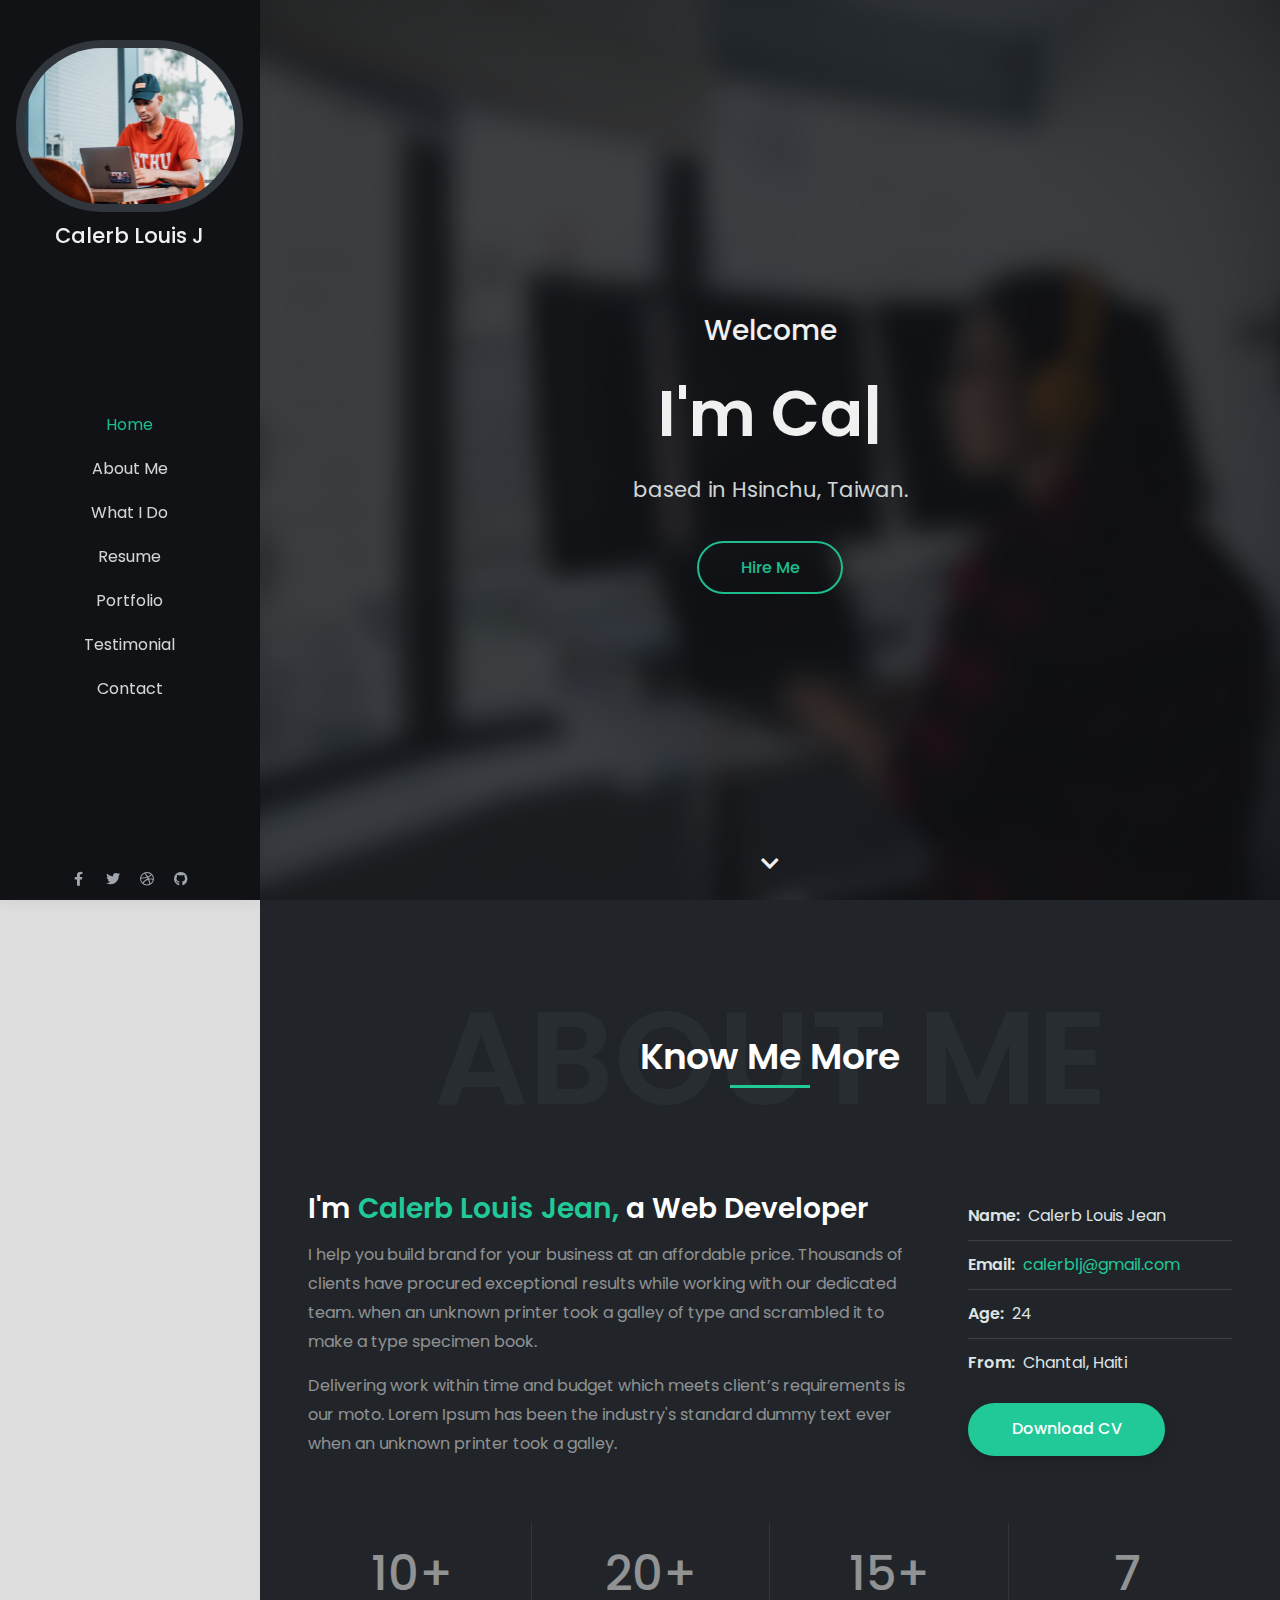
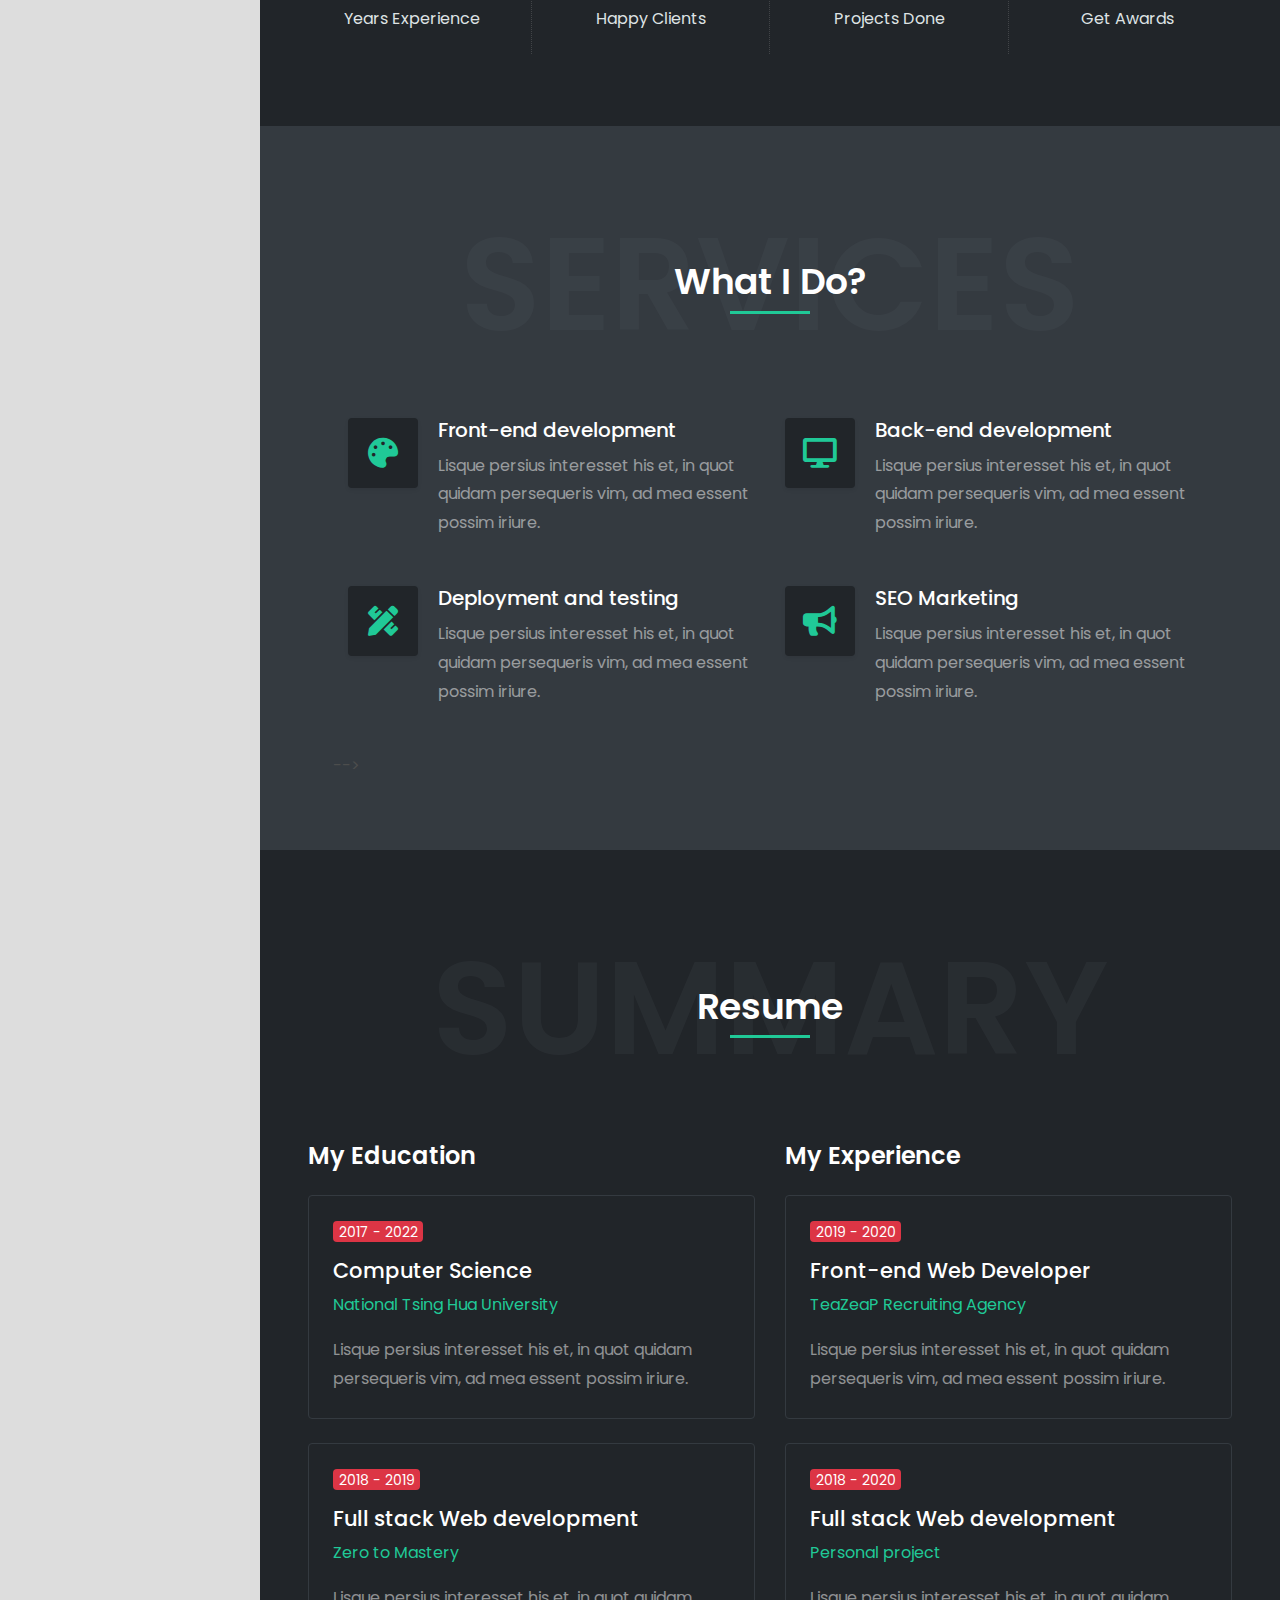
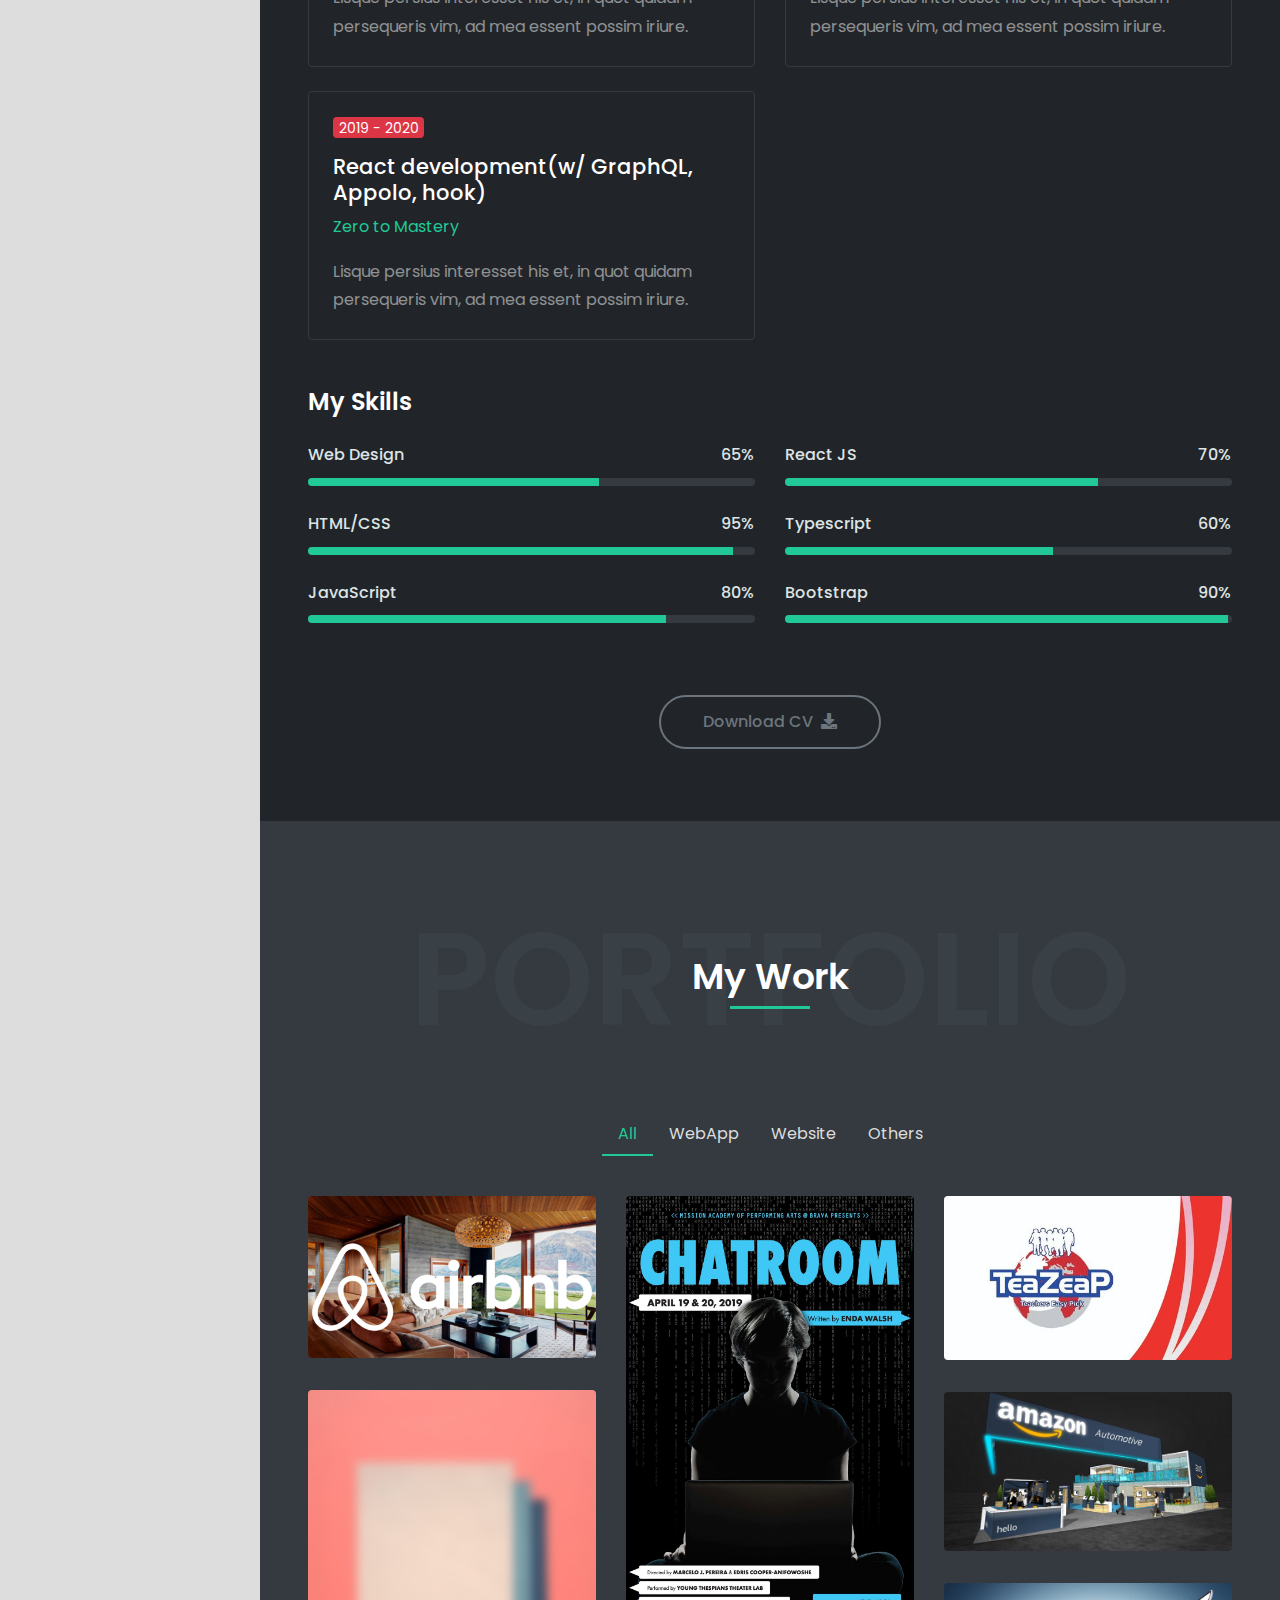
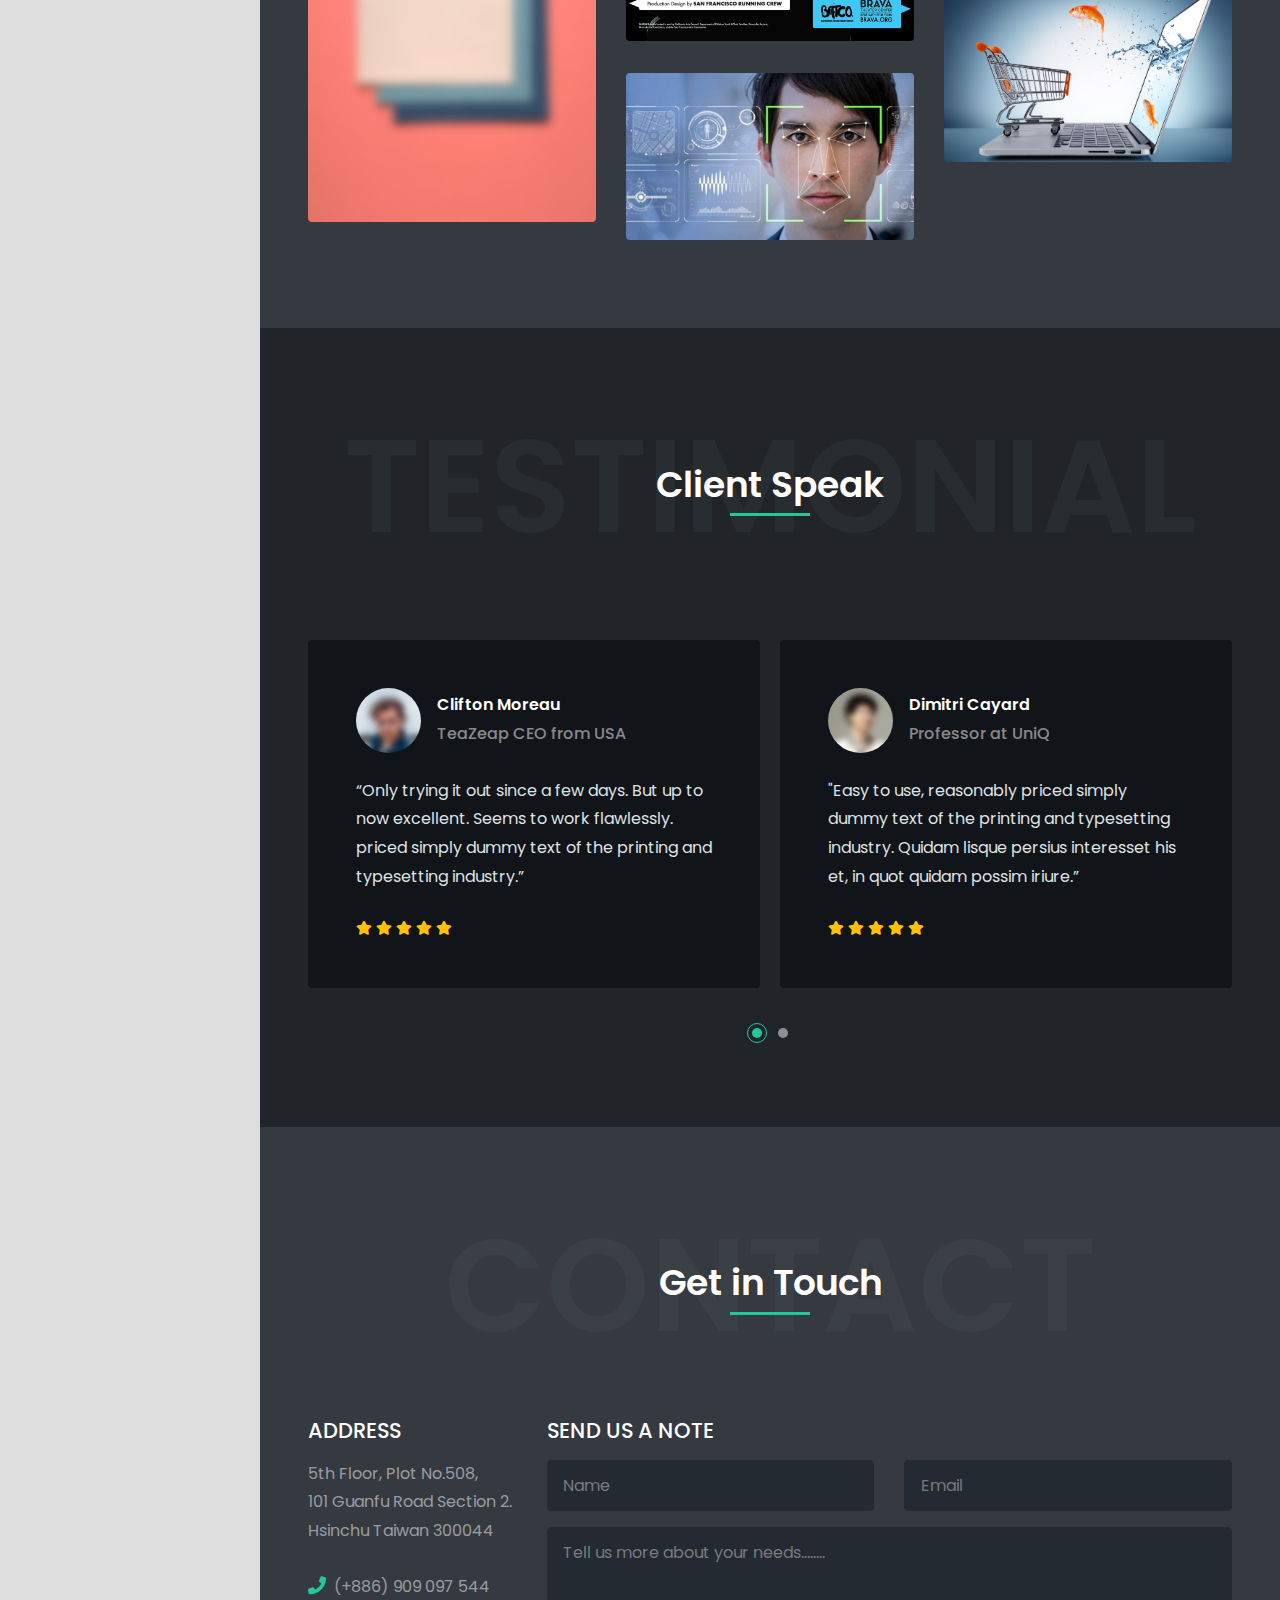
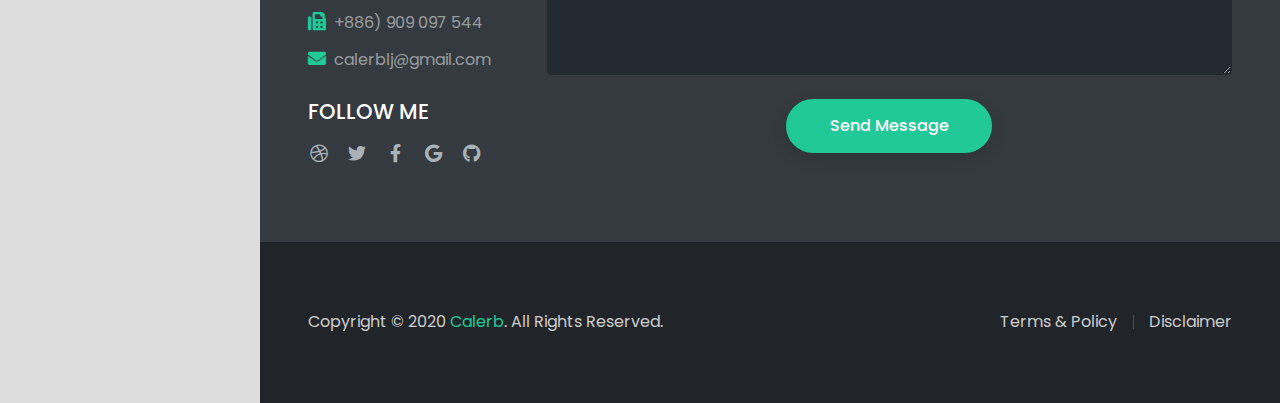
==== HTML/index-dark.html @ 7af1faa6 "Initial commit" ====
<!DOCTYPE html>
<html lang="en">
<head>
<meta charset="UTF-8" />
<meta http-equiv="X-UA-Compatible" content="IE=edge">
<meta name="viewport" content="width=device-width, initial-scale=1, minimum-scale=1.0, shrink-to-fit=no">
<link href="images/favicon.png" rel="icon" />
<title>Calerb - Personal Portfolio Template</title>
<meta name="description" content="Simone is responsive bootstrap 4 one page personal portfolio html template.">
<meta name="author" content="harnishdesign.net">

<!-- Web Fonts -->
<link rel='stylesheet' href='https://fonts.googleapis.com/css?family=Poppins:100,200,300,400,500,600,700,800,900' type='text/css'>

<!-- Stylesheet
============================== -->
<!-- Bootstrap -->
<link rel="stylesheet" type="text/css" href="vendor/bootstrap/css/bootstrap.min.css" />
<!-- Font Awesome Icon -->
<link rel="stylesheet" type="text/css" href="vendor/font-awesome/css/all.min.css" />
<!-- Owl Carousel -->
<link rel="stylesheet" type="text/css" href="vendor/owl.carousel/assets/owl.carousel.min.css" />
<!-- Magnific Popup -->
<link rel="stylesheet" type="text/css" href="vendor/magnific-popup/magnific-popup.min.css" />
<!-- Custom Stylesheet -->
<link rel="stylesheet" type="text/css" href="css/stylesheet.css" />
</head>

<body class="side-header" data-spy="scroll" data-target=".navbar" data-offset="1">

<!-- Preloader -->
<div class="preloader preloader-dark">
  <div class="lds-ellipsis">
    <div></div>
    <div></div>
    <div></div>
    <div></div>
  </div>
</div>
<!-- Preloader End --> 

<!-- Document Wrapper   
=============================== -->
<div id="main-wrapper"> 
  <!-- Header
  ============================ -->
  <header id="header" class="sticky-top"> 
    <!-- Navbar -->
    <nav class="primary-menu navbar navbar-expand-lg bg-dark navbar-text-light border-bottom-0">
      <div class="container-fluid position-relative h-100 flex-lg-column pl-3 px-lg-3 pt-lg-3 pb-lg-2"> 
        
        <!-- Logo --> 
        <a href="index-dark.html" class="mb-lg-auto mt-lg-4">
			<span class="bg-dark-2 rounded-pill p-2 mb-lg-1 d-none d-lg-inline-block">
				<img class="img-fluid rounded-pill d-block" src="images/calerb.jpg" title="I'm Calerb" alt="">
			</span>
			<h1 class="text-5 text-white text-center mb-0 d-lg-block">Calerb Louis J</h1>
        </a> 
        <!-- Logo End -->
        
        <div id="header-nav" class="collapse navbar-collapse w-100 my-lg-auto">
          <ul class="navbar-nav text-lg-center my-lg-auto py-lg-3">
            <li class="nav-item"><a class="nav-link smooth-scroll active" href="#home">Home</a></li>
            <li class="nav-item"><a class="nav-link smooth-scroll" 	href="#about">About Me</a></li>
            <li class="nav-item"><a class="nav-link smooth-scroll" href="#services">What I Do</a></li>
            <li class="nav-item"><a class="nav-link smooth-scroll" href="#resume">Resume</a></li>
            <li class="nav-item"><a class="nav-link smooth-scroll" href="#portfolio">Portfolio</a></li>
            <li class="nav-item"><a class="nav-link smooth-scroll" href="#testimonial">Testimonial</a></li>
            <li class="nav-item"><a class="nav-link smooth-scroll" href="#contact">Contact</a></li>
          </ul>
        </div>
        <ul class="social-icons social-icons-muted social-icons-sm mt-lg-auto ml-auto ml-lg-0 mb-n1 d-flex">
          <li class="social-icons-facebook"><a data-toggle="tooltip" href="https://www.facebook.com/calerb.louisjean" target="_blank" title="" data-original-title="Facebook"><i class="fab fa-facebook-f"></i></a></li>
          <li class="social-icons-twitter"><a data-toggle="tooltip" href="http://www.twitter.com/" target="_blank" title="" data-original-title="Twitter"><i class="fab fa-twitter"></i></a></li>
          <li class="social-icons-dribbble"><a data-toggle="tooltip" href="http://www.dribbble.com/" target="_blank" title="" data-original-title="Dribbble"><i class="fab fa-dribbble"></i></a></li>
          <li class="social-icons-github"><a data-toggle="tooltip" href="https://github.com/Calerbucci" target="_blank" title="" data-original-title="GitHub"><i class="fab fa-github"></i></a></li>
        </ul>
        <button class="navbar-toggler" type="button" data-toggle="collapse" data-target="#header-nav"><span></span><span></span><span></span></button>
      </div>
    </nav>
    <!-- Navbar End --> 
  </header>
  <!-- Header End --> 
  
  <!-- Content
  ============================================= -->
  <div id="content" role="main"> 
    
    <!-- Intro
    ============================================= -->
    <section id="home">
      <div class="hero-wrap">
        <div class="hero-mask opacity-8 bg-dark"></div>
        <div class="hero-bg parallax" style="background-image:url('images/intro-bg.jpg');"></div>
        <div class="hero-content section d-flex fullscreen">
          <div class="container my-auto">
            <div class="row">
              <div class="col-12 text-center">
                <div class="typed-strings">
                  <p>I'm Calerb Louis Jean</p>
                  <p>I'm a Web Developer.</p>
                  <p>I'm a React Developer.</p>
                  <p>I do fun stuf.</p>
                </div>
                <p class="text-7 font-weight-500 text-white mb-2 mb-md-3">Welcome</p>
                <h2 class="text-16 font-weight-600 text-white mb-2 mb-md-3"><span class="typed"></span></h2>
                <p class="text-5 text-light mb-4">based in Hsinchu, Taiwan.</p>
				<a href="#contact" class="btn btn-outline-primary rounded-pill shadow-none smooth-scroll mt-2">Hire Me</a>
              </div>
            </div>
          </div>
          <a href="#about" class="scroll-down-arrow text-white smooth-scroll"><span class="animated"><i class="fa fa-chevron-down"></i></span></a> </div>
      </div>
    </section>
    <!-- Intro end --> 
    
    <!-- About
    ============================================= -->
    <section id="about" class="section bg-dark-1">
      <div class="container px-lg-5"> 
        <!-- Heading -->
        <div class="position-relative d-flex text-center mb-5">
          <h2 class="text-24 text-muted opacity-1 text-uppercase font-weight-600 w-100 mb-0">About Me</h2>
          <p class="text-9 text-white font-weight-600 position-absolute w-100 align-self-center line-height-4 mb-0">Know Me More<span class="heading-separator-line border-bottom border-3 border-primary position-abolute d-block mx-auto"></span> </p>
        </div>
        <!-- Heading end-->
        
        <div class="row">
          <div class="col-lg-8 text-center text-lg-left">
            <h2 class="text-7 text-white font-weight-600 mb-3">I'm <span class="text-primary">Calerb Louis Jean,</span> a Web Developer</h2>
            <p class="text-white-50">I help you build brand for your business at an affordable price. Thousands of clients have procured exceptional results while working with our dedicated team. when an unknown printer took a galley of type and scrambled it to make a type specimen book.</p>
            <p class="text-white-50">Delivering work within time and budget which meets client’s requirements is our moto. Lorem Ipsum has been the industry's standard dummy text ever when an unknown printer took a galley.</p>
          </div>
          <div class="col-lg-4 mt-5 mt-lg-0">
            <div class="pl-4">
              <ul class="list-style-2 list-style-light text-light">
                <li><span class="font-weight-600 mr-2">Name:</span>Calerb Louis Jean</li>
                <li><span class="font-weight-600 mr-2">Email:</span><a href="mailto:calerblj@gmail.com">calerblj@gmail.com</a></li>
                <li><span class="font-weight-600 mr-2">Age:</span>24</li>
                <li class="border-0"><span class="font-weight-600 mr-2">From:</span>Chantal, Haiti</li>
              </ul>
              <a href="#" class="btn btn-primary rounded-pill smooth-scroll">Download CV</a> </div>
          </div>
        </div>
        <div class="brands-grid separator-border separator-border-light mt-5">
          <div class="row">
            <div class="col-6 col-md-3">
              <div class="featured-box text-center">
                <h4 class="text-12 text-white-50 mb-0"><span class="counter" data-from="0" data-to="2">10</span>+</h4>
                <p class="text-light mb-0">Years Experience</p>
              </div>
            </div>
            <div class="col-6 col-md-3">
              <div class="featured-box text-center">
                <h4 class="text-12 text-white-50 mb-0"><span class="counter" data-from="0" data-to="20">20</span>+</h4>
                <p class="text-light mb-0">Happy Clients</p>
              </div>
            </div>
            <div class="col-6 col-md-3">
              <div class="featured-box text-center">
                <h4 class="text-12 text-white-50 mb-0"><span class="counter" data-from="0" data-to="15">15</span>+</h4>
                <p class="text-light mb-0">Projects Done</p>
              </div>
            </div>
            <div class="col-6 col-md-3">
              <div class="featured-box text-center">
                <h4 class="text-12 text-white-50 mb-0"><span class="counter" data-from="0" data-to="7">7</span></h4>
                <p class="text-light mb-0">Get Awards</p>
              </div>
            </div>
          </div>
        </div>
      </div>
    </section>
    <!-- About end --> 
    
    <!-- Services
    ============================================= -->
    <section id="services" class="section bg-dark-2">
      <div class="container px-lg-5"> 
        <!-- Heading -->
        <div class="position-relative d-flex text-center mb-5">
          <h2 class="text-24 text-muted opacity-1 text-uppercase font-weight-600 w-100 mb-0">Services</h2>
          <p class="text-9 text-white font-weight-600 position-absolute w-100 align-self-center line-height-4 mb-0">What I Do?<span class="heading-separator-line border-bottom border-3 border-primary position-abolute d-block mx-auto"></span> </p>
        </div>
        <!-- Heading end-->
        
        <div class="row">
          <div class="col-lg-11 mx-auto">
            <div class="row">
              <div class="col-md-6">
                <div class="featured-box style-3 mb-5">
                  <div class="featured-box-icon text-primary bg-dark-1 shadow-sm rounded"> <i class="fas fa-palette"></i> </div>
                  <h3 class="text-white">Front-end development</h3>
                  <p class="text-white-50 mb-0">Lisque persius interesset his et, in quot quidam persequeris vim, ad mea essent possim iriure.</p>
                </div>
              </div>
              <div class="col-md-6">
                <div class="featured-box style-3 mb-5">
                  <div class="featured-box-icon text-primary bg-dark-1 shadow-sm rounded"> <i class="fas fa-desktop"></i></div>
                  <h3 class="text-white">Back-end development</h3>
                  <p class="text-white-50 mb-0">Lisque persius interesset his et, in quot quidam persequeris vim, ad mea essent possim iriure.</p>
                </div>
              </div>
              <div class="col-md-6">
                <div class="featured-box style-3 mb-5">
                  <div class="featured-box-icon text-primary bg-dark-1 shadow-sm rounded"> <i class="fas fa-pencil-ruler"></i> </div>
                  <h3 class="text-white">Deployment and testing</h3>
                  <p class="text-white-50 mb-0">Lisque persius interesset his et, in quot quidam persequeris vim, ad mea essent possim iriure.</p>
                </div>
              </div>
              <!-- <div class="col-md-6">
                <div class="featured-box style-3 mb-5">
                  <div class="featured-box-icon text-primary bg-dark-1 shadow-sm rounded"> <i class="fas fa-paint-brush"></i> </div>
                  <h3 class="text-white">App Design &amp; Develop</h3>
                  <p class="text-white-50 mb-0">Lisque persius interesset his et, in quot quidam persequeris vim, ad mea essent possim iriure.</p>
                </div>
              </div>
              <div class="col-md-6">
                <div class="featured-box style-3 mb-5 mb-md-0">
                  <div class="featured-box-icon text-primary bg-dark-1 shadow-sm rounded"> <i class="fas fa-chart-area"></i> </div>
                  <h3 class="text-white">Business Analysis</h3>
                  <p class="text-white-50 mb-0">Lisque persius interesset his et, in quot quidam persequeris vim, ad mea essent possim iriure.</p>
                </div>
              </div> -->
              <div class="col-md-6">
                <div class="featured-box style-3 mb-0">
                  <div class="featured-box-icon text-primary bg-dark-1 shadow-sm rounded"> <i class="fas fa-bullhorn"></i> </div>
                  <h3 class="text-white">SEO Marketing</h3>
                  <p class="text-white-50 mb-0">Lisque persius interesset his et, in quot quidam persequeris vim, ad mea essent possim iriure.</p>
                </div>
              </div> -->
            </div>
          </div>
        </div>
      </div>
    </section>
    <!-- Services end --> 
    
    <!-- Resume
    ============================================= -->
    <section id="resume" class="section bg-dark-1">
      <div class="container px-lg-5"> 
        <!-- Heading -->
        <div class="position-relative d-flex text-center mb-5">
          <h2 class="text-24 text-muted opacity-1 text-uppercase font-weight-600 w-100 mb-0">Summary</h2>
          <p class="text-9 text-white font-weight-600 position-absolute w-100 align-self-center line-height-4 mb-0">Resume<span class="heading-separator-line border-bottom border-3 border-primary position-abolute d-block mx-auto"></span> </p>
        </div>
        <!-- Heading end-->
        
        <div class="row"> 
          <!-- My Education -->
          <div class="col-md-6">
            <h2 class="text-6 text-white font-weight-600 mb-4">My Education</h2>
            <div class="border border-dark rounded p-4 mb-4">
              <p class="badge badge-danger text-2 font-weight-400">2017 - 2022</p>
              <h3 class="text-5 text-white">Computer Science</h3>
              <p class="text-primary">National Tsing Hua University</p>
              <p class="text-white-50 mb-0">Lisque persius interesset his et, in quot quidam persequeris vim, ad mea essent possim iriure.</p>
            </div>
            <div class="border border-dark rounded p-4 mb-4">
              <p class="badge badge-danger text-2 font-weight-400">2018 - 2019</p>
              <h3 class="text-5 text-white">Full stack Web development</h3>
              <p class="text-primary">Zero to Mastery</p>
              <p class="text-white-50 mb-0">Lisque persius interesset his et, in quot quidam persequeris vim, ad mea essent possim iriure.</p>
            </div>
            <div class="border border-dark rounded p-4 mb-4">
              <p class="badge badge-danger text-2 font-weight-400">2019 - 2020</p>
              <h3 class="text-5 text-white">React development(w/ GraphQL, Appolo, hook)</h3>
              <p class="text-primary">Zero to Mastery</p>
              <p class="text-white-50 mb-0">Lisque persius interesset his et, in quot quidam persequeris vim, ad mea essent possim iriure.</p>
            </div>
          </div>
          
          <!-- My Experience -->
          <div class="col-md-6">
            <h2 class="text-6 text-white font-weight-600 mb-4">My Experience</h2>
            <div class="border border-dark rounded p-4 mb-4">
              <p class="badge badge-danger text-2 font-weight-400">2019 - 2020</p>
              <h3 class="text-5 text-white">Front-end Web Developer</h3>
              <p class="text-primary">TeaZeaP Recruiting Agency</p>
              <p class="text-white-50 mb-0">Lisque persius interesset his et, in quot quidam persequeris vim, ad mea essent possim iriure.</p>
            </div>
             <div class="border border-dark rounded p-4 mb-4">
              <p class="badge badge-danger text-2 font-weight-400">2018 - 2020</p>
              <h3 class="text-5 text-white">Full stack Web development</h3>
              <p class="text-primary">Personal project</p>
              <p class="text-white-50 mb-0">Lisque persius interesset his et, in quot quidam persequeris vim, ad mea essent possim iriure.</p>
            </div>
            <!-- <div class="border border-dark rounded p-4 mb-4">
              <p class="badge badge-danger text-2 font-weight-400">2017 - 2019</p>
              <h3 class="text-5 text-white">Product Designer</h3>
              <p class="text-primary">Adobe</p>
              <p class="text-white-50 mb-0">Lisque persius interesset his et, in quot quidam persequeris vim, ad mea essent possim iriure.</p>
            </div> -->
          </div>
        </div>
        <!-- My Skills -->
		<h2 class="text-6 text-white font-weight-600 mt-4 mb-4">My Skills</h2>
        <div class="row">
          <div class="col-md-6">
            <p class="text-light font-weight-500 text-left mb-2">Web Design <span class="float-right">65%</span></p>
            <div class="progress progress-sm bg-dark-2 mb-4">
              <div class="progress-bar" role="progressbar" style="width: 65%" aria-valuenow="65" aria-valuemin="0" aria-valuemax="100"></div>
            </div>
            <p class="text-light font-weight-500 text-left mb-2">HTML/CSS <span class="float-right">95%</span></p>
            <div class="progress progress-sm bg-dark-2 mb-4">
              <div class="progress-bar" role="progressbar" style="width: 95%" aria-valuenow="95" aria-valuemin="0" aria-valuemax="100"></div>
            </div>
            <p class="text-light font-weight-500 text-left mb-2">JavaScript <span class="float-right">80%</span></p>
            <div class="progress progress-sm bg-dark-2 mb-4">
              <div class="progress-bar" role="progressbar" style="width: 80%" aria-valuenow="80" aria-valuemin="0" aria-valuemax="100"></div>
            </div>
          </div>
          <div class="col-md-6">
            <p class="text-light font-weight-500 text-left mb-2">React JS <span class="float-right">70%</span></p>
            <div class="progress progress-sm bg-dark-2 mb-4">
              <div class="progress-bar" role="progressbar" style="width: 70%" aria-valuenow="70" aria-valuemin="0" aria-valuemax="100"></div>
            </div>
            <p class="text-light font-weight-500 text-left mb-2">Typescript <span class="float-right">60%</span></p>
            <div class="progress progress-sm bg-dark-2 mb-4">
              <div class="progress-bar" role="progressbar" style="width: 60%" aria-valuenow="60" aria-valuemin="0" aria-valuemax="100"></div>
            </div>
            <p class="text-light font-weight-500 text-left mb-2">Bootstrap <span class="float-right">90%</span></p>
            <div class="progress progress-sm bg-dark-2 mb-4">
              <div class="progress-bar" role="progressbar" style="width: 99%" aria-valuenow="99" aria-valuemin="0" aria-valuemax="100"></div>
            </div>
          </div>
        </div>
        <div class="text-center mt-5"><a href="#" class="btn btn-outline-secondary rounded-pill shadow-none">Download CV <span class="ml-1"><i class="fas fa-download"></i></span></a></div>
      </div>
    </section>
    <!-- Resume end --> 
    
    <!-- Portfolio
    ============================================= -->
    <section id="portfolio" class="section bg-dark-2">
      <div class="container px-lg-5"> 
        <!-- Heading -->
        <div class="position-relative d-flex text-center mb-5">
          <h2 class="text-24 text-muted opacity-1 text-uppercase font-weight-600 w-100 mb-0">Portfolio</h2>
          <p class="text-9 text-white font-weight-600 position-absolute w-100 align-self-center line-height-4 mb-0">My Work<span class="heading-separator-line border-bottom border-3 border-primary position-abolute d-block mx-auto"></span> </p>
        </div>
        <!-- Heading end--> 
        
        <!-- Filter Menu -->
        <ul class="portfolio-menu nav nav-tabs nav-light justify-content-center border-bottom-0 mb-4">
          <li class="nav-item"> <a data-filter="*" class="nav-link active" href="">All</a></li>
          <li class="nav-item"> <a data-filter=".design" href="" class="nav-link">WebApp</a></li>
          <li class="nav-item"> <a data-filter=".brand" href="" class="nav-link">Website</a></li>
          <li class="nav-item"> <a data-filter=".photos" href="" class="nav-link">Others</a></li>
        </ul>
        <!-- Filter Menu end -->
        <div class="portfolio popup-ajax-gallery">
          <div class="row portfolio-filter">
            <div class="col-sm-6 col-lg-4 brand">
              <div class="portfolio-box rounded my-3">
                <div class="portfolio-img rounded"> <img class="img-fluid d-block" src="images/projects/airbnb-clone.jpg" alt="">
                  <div class="portfolio-overlay"> <a class="stretched-link" href="https://airbnb-clone-b84b3.web.app/"></a>
                    <div class="portfolio-overlay-details">
                      <h5 class="text-white font-weight-400">Airbnb Clone</h5>
                      <span class="text-light">Website </span></div>
                  </div>
                </div>
              </div>
            </div>
            <div class="col-sm-6 col-lg-4 design">
              <div class="portfolio-box rounded my-3">
                <div class="portfolio-img rounded"> <img class="img-fluid d-block" src="images/projects/chatrrom.jpg" alt="">
                  <div class="portfolio-overlay"> <a class="stretched-link" href="https://midtermproject-57010.web.app/"></a>
                    <div class="portfolio-overlay-details">
                      <h5 class="text-white font-weight-400">Chatroom</h5>
                      <span class="text-light">Web App</span> </div>
                  </div>
                </div>
              </div>
            </div>
            <div class="col-sm-6 col-lg-4 artwork brand">
              <div class="portfolio-box rounded my-3">
                <div class="portfolio-img rounded"> <img class="img-fluid d-block" src="images/projects/teazeap.jpg" alt="">
                  <div class="portfolio-overlay"> <a class="stretched-link" href="https://www.teazeap.com"></a>
                    <div class="portfolio-overlay-details">
                      <h5 class="text-white font-weight-400">TeaZeaP</h5>
                      <span class="text-light">Website</span> </div>
                  </div>
                </div>
              </div>
            </div>
            <div class="col-sm-6 col-lg-4 artwork photos">
              <div class="portfolio-box rounded my-3">
                <div class="portfolio-img rounded"> <img class="img-fluid d-block" src="images/projects/project-4.jpg" alt="">
                  <div class="portfolio-overlay"> <a class="stretched-link" href="ajax/portfolio-ajax-project-dark-4.html"></a>
                    <div class="portfolio-overlay-details">
                      <h5 class="text-white font-weight-400">Project Title</h5>
                      <span class="text-light">Category</span> </div>
                  </div>
                </div>
              </div>
            </div>
            <div class="col-sm-6 col-lg-4 design">
              <div class="portfolio-box rounded my-3">
                <div class="portfolio-img rounded"> <img class="img-fluid d-block" src="images/projects/amazone.png" alt="">
                  <div class="portfolio-overlay"> <a class="stretched-link" href="ajax/portfolio-ajax-project-dark-5.html"></a>
                    <div class="portfolio-overlay-details">
                      <h5 class="text-white font-weight-400">Amazon Clone</h5>
                      <span class="text-light">Web App</span> </div>
                  </div>
                </div>
              </div>
            </div>
            <div class="col-sm-6 col-lg-4 brand">
              <div class="portfolio-box rounded my-3">
                <div class="portfolio-img rounded"> <img class="img-fluid d-block" src="images/projects/ecommerce.jpg" alt="">
                  <div class="portfolio-overlay"> <a class="stretched-link" href="ajax/portfolio-ajax-project-dark-6.html"></a>
                    <div class="portfolio-overlay-details">
                      <h5 class="text-white font-weight-400">E-commerce</h5>
                      <span class="text-light">Website</span> </div>
                  </div>
                </div>
              </div>
            </div>
            <div class="col-sm-6 col-lg-4 design">
              <div class="portfolio-box rounded my-3">
                <div class="portfolio-img rounded"> <img class="img-fluid d-block" src="images/projects/face.jpg" alt="">
                  <div class="portfolio-overlay"> <a class="popup-ajax stretched-link" href="ajax/portfolio-ajax-project-dark-7.html"></a>
                    <div class="portfolio-overlay-details">
                      <h5 class="text-white font-weight-400">Face detection</h5>
                      <span class="text-light">Web App</span> </div>
                  </div>
                </div>
              </div>
            </div>
          </div>
        </div>
      </div>
    </section>
    <!-- Portfolio end --> 
    
    <!-- Testimonial
    ============================================= -->
    <section id="testimonial" class="section bg-dark-1">
      <div class="container px-lg-5"> 
        <!-- Heading -->
        <div class="position-relative d-flex text-center mb-5">
          <h2 class="text-24 text-muted opacity-1 text-uppercase font-weight-600 w-100 mb-0">Testimonial</h2>
          <p class="text-9 text-white font-weight-600 position-absolute w-100 align-self-center line-height-4 mb-0">Client Speak<span class="heading-separator-line border-bottom border-3 border-primary position-abolute d-block mx-auto"></span> </p>
        </div>
        <!-- Heading end-->
        
        <div class="owl-carousel owl-light owl-theme" data-loop="true" data-nav="false" data-autoplay="false"  data-margin="20" data-stagepadding="0" data-slideby="1" data-items-xs="1" data-items-sm="1" data-items-md="1" data-items-lg="2">
          <div class="item">
            <div class="bg-dark rounded p-5">
              <div class="d-flex align-items-center mt-auto mb-4"> <img class="img-fluid rounded-circle d-inline-block w-auto" src="images/testimonial/client-sm-3.jpg" alt="">
                <p class="ml-3 mb-0"><strong class="d-block text-white font-weight-600">Clifton Moreau</strong> <span class="text-white-50 font-weight-500">TeaZeap CEO from USA</span></p>
              </div>
              <p class="text-light mb-4">“Only trying it out since a few days. But up to now excellent. Seems to work flawlessly. priced simply dummy text of the printing and typesetting industry.”</p>
              <span class="text-2"> <i class="fas fa-star text-warning"></i> <i class="fas fa-star text-warning"></i> <i class="fas fa-star text-warning"></i> <i class="fas fa-star text-warning"></i> <i class="fas fa-star text-warning"></i> </span> </div>
          </div>
          <div class="item">
            <div class="bg-dark rounded p-5">
              <div class="d-flex align-items-center mt-auto mb-4"> <img class="img-fluid rounded-circle d-inline-block w-auto" src="images/testimonial/client-sm-1.jpg" alt="">
                <p class="ml-3 mb-0"><strong class="d-block text-white font-weight-600">Dimitri Cayard</strong> <span class="text-white-50 font-weight-500">Professor at UniQ</span></p>
              </div>
              <p class="text-light mb-4">"Easy to use, reasonably priced simply dummy text of the printing and typesetting industry. Quidam lisque persius interesset his et, in quot quidam possim iriure.”</p>
              <span class="text-2"> <i class="fas fa-star text-warning"></i> <i class="fas fa-star text-warning"></i> <i class="fas fa-star text-warning"></i> <i class="fas fa-star text-warning"></i> <i class="fas fa-star text-warning"></i> </span> </div>
          </div>
          <div class="item">
            <div class="bg-dark rounded p-5">
              <div class="d-flex align-items-center mt-auto mb-4"> <img class="img-fluid rounded-circle d-inline-block w-auto" src="images/testimonial/client-sm-2.jpg" alt="">
                <p class="ml-3 mb-0"><strong class="d-block text-white font-weight-600">Muzi Gondwe</strong> <span class="text-white-50 font-weight-500">Full stack engineer from Taiwan</span></p>
              </div>
              <p class="text-light mb-4">“I am happy Working with printing and typesetting industry. Quidam lisque persius interesset his et, in quot quidam persequeris essent possim iriure.”</p>
              <span class="text-2"> <i class="fas fa-star text-warning"></i> <i class="fas fa-star text-warning"></i> <i class="fas fa-star text-warning"></i> <i class="fas fa-star text-warning"></i> <i class="fas fa-star text-warning"></i> </span> </div>
          </div>
          <div class="item">
            <div class="bg-dark rounded p-5">
              <div class="d-flex align-items-center mt-auto mb-4"> <img class="img-fluid rounded-circle d-inline-block w-auto" src="images/testimonial/client-sm-4.jpg" alt="">
                <p class="ml-3 mb-0"><strong class="d-block text-white font-weight-600">Chris Tom</strong> <span class="text-white-50 font-weight-500">User from UK</span></p>
              </div>
              <p class="text-light mb-4">“I have used them twice now. Good rates, very efficient service and priced simply dummy text of the printing and typesetting industry quidam interesset his et. Excellent.”</p>
              <span class="text-2"> <i class="fas fa-star text-warning"></i> <i class="fas fa-star text-warning"></i> <i class="fas fa-star text-warning"></i> <i class="fas fa-star text-warning"></i> <i class="fas fa-star text-warning"></i> </span> </div>
          </div>
        </div>
      </div>
    </section>
    <!-- Testimonial end --> 
    
    <!-- Contact Me
    ============================================= -->
    <section id="contact" class="section bg-dark-2">
      <div class="container px-lg-5"> 
        <!-- Heading -->
        <div class="position-relative d-flex text-center mb-5">
          <h2 class="text-24 text-muted opacity-1 text-uppercase font-weight-600 w-100 mb-0">Contact</h2>
          <p class="text-9 text-white font-weight-600 position-absolute w-100 align-self-center line-height-4 mb-0">Get in Touch<span class="heading-separator-line border-bottom border-3 border-primary position-abolute d-block mx-auto"></span> </p>
        </div>
        <!-- Heading end-->
        <div class="row">
          <div class="col-md-4 col-xl-3 order-1 order-md-0 text-center text-md-left mt-5 mt-md-0">
            <h2 class="mb-3 text-5 text-white text-uppercase">Address</h2>
            <p class="text-3 text-white-50 mb-4">5th Floor, Plot No.508,<br>
              101 Guanfu Road Section 2.<br>
              Hsinchu Taiwan 300044 </p>
            <p class="text-3 text-white-50 mb-1"><span class="text-primary text-4 mr-2"><i class="fas fa-phone"></i></span>(+886) 909 097 544</p>
            <p class="text-3 text-white-50 mb-1"><span class="text-primary text-4 mr-2"><i class="fas fa-fax"></i></span>+886) 909 097 544</p>
            <p class="text-3 text-white-50 mb-4"><span class="text-primary text-4 mr-2"><i class="fas fa-envelope"></i></span>calerblj@gmail.com</p>
            <h2 class="mb-3 text-5 text-white text-uppercase">Follow Me</h2>
            <ul class="social-icons social-icons-muted ml-md-n2 justify-content-center justify-content-md-start">
              <li class="social-icons-dribbble"><a data-toggle="tooltip" href="http://www.dribbble.com/harnishdesign/" target="_blank" title="" data-original-title="Dribbble"><i class="fab fa-dribbble"></i></a></li>
              <li class="social-icons-twitter"><a data-toggle="tooltip" href="https://twitter.com/harnishdesign/" target="_blank" title="" data-original-title="Twitter"><i class="fab fa-twitter"></i></a></li>
              <li class="social-icons-facebook"><a data-toggle="tooltip" href="https://www.facebook.com/calerb.louisjean" target="_blank" title="" data-original-title="Facebook"><i class="fab fa-facebook-f"></i></a></li>
              <li class="social-icons-google"><a data-toggle="tooltip" href="http://www.google.com/" target="_blank" title="" data-original-title="Google"><i class="fab fa-google"></i></a></li>
              <li class="social-icons-github"><a data-toggle="tooltip" href="https://github.com/Calerbucci" target="_blank" title="" data-original-title="GitHub"><i class="fab fa-github"></i></a></li>
            </ul>
          </div>
          <div class="col-md-8 col-xl-9 order-0 order-md-1">
            <h2 class="mb-3 text-5 text-white text-uppercase text-center text-md-left">Send us a note</h2>
			<form id="contact-form" class="form-dark" action="php/mail.php" method="post">
              <div class="row">
                <div class="col-xl-6">
                  <div class="form-group">
                    <input name="name" type="text" class="form-control" required placeholder="Name">
                  </div>
                </div>
                <div class="col-xl-6">
                  <div class="form-group">
                    <input name="email" type="email" class="form-control" required placeholder="Email">
                  </div>
                </div>
              </div>
              <div class="form-group">
                <textarea name="form-message" class="form-control" rows="5" required placeholder="Tell us more about your needs........"></textarea>
              </div>
              <p class="text-center mt-4 mb-0">
				<button id="submit-btn" class="btn btn-primary rounded-pill d-inline-flex" type="submit">Send Message</button>
              </p>
            </form>
          </div>
        </div>
		
      </div>
    </section>
    <!-- Contact Me end --> 
    
  </div>
  <!-- Content end --> 
  
  <!-- Footer
  ============================================= -->
  <footer id="footer" class="section footer-text-light bg-dark-1">
    <div class="container px-lg-5">
      <div class="row">
        <div class="col-lg-6 text-center text-lg-left">
          <p class="mb-3 mb-lg-0">Copyright © 2020 <a href="#">Calerb</a>. All Rights Reserved.</p>
        </div>
        <div class="col-lg-6">
          <ul class="nav nav-separator nav-separator-light justify-content-center justify-content-lg-end">
            <li class="nav-item"> <a class="nav-link" data-toggle="modal" data-target="#terms-policy" href="#">Terms & Policy</a></li>
            <li class="nav-item"> <a class="nav-link" data-toggle="modal" data-target="#disclaimer" href="#">Disclaimer</a></li>
          </ul>
        </div>
      </div>
    </div>
  </footer>
  <!-- Footer end --> 
  
</div>
<!-- Document Wrapper end --> 

<!-- Back to Top
============================================= --> 
<a id="back-to-top" class="rounded-circle" data-toggle="tooltip" title="Back to Top" href="javascript:void(0)"><i class="fa fa-chevron-up"></i></a> 

<!-- Terms & Policy Modal
================================== -->
<div id="terms-policy" class="modal fade" role="dialog" aria-hidden="true">
  <div class="modal-dialog modal-lg modal-dialog-centered" role="document">
    <div class="modal-content bg-dark-2 text-light">
      <div class="modal-header border-secondary">
        <h5 class="modal-title text-white">Terms & Policy</h5>
        <button type="button" class="close font-weight-400 text-white" data-dismiss="modal" aria-label="Close"> <span aria-hidden="true">&times;</span> </button>
      </div>
      <div class="modal-body p-4">
        <p>Simply dummy text of the printing and typesetting industry. Lorem Ipsum has been the industry's standard dummy text ever since the 1500s, when an unknown printer took a galley of type and scrambled it to make a type specimen book. It has survived not only five centuries, but also the leap into electronic typesetting, remaining essentially unchanged.</p>
        <h3 class="text-white mb-3 mt-4 mt-4">Terms of Use</h3>
        <p>It has survived not only five centuries, but also the leap into electronic typesetting, remaining essentially unchanged. Simply dummy text of the printing and typesetting industry.</p>
        <h5 class="text-white text-4 mt-4">Part I – Information simone collects and controls</h5>
        <p>Lorem Ipsum has been the industry's standard dummy text ever since the 1500s, when an unknown printer took a galley of type and scrambled it to make a type specimen book.</p>
        <h5 class="text-white text-4 mt-4">Part II – Information that simone processes on your behalf</h5>
        <p>Lorem Ipsum has been the industry's standard dummy text ever since the 1500s, when an unknown printer took a galley of type and scrambled it to make a type specimen book.</p>
        <h5 class="text-white text-4 mt-4">Part III – General</h5>
        <p>It has survived not only five centuries, but also the leap into electronic typesetting, remaining essentially unchanged. Lorem Ipsum has been the industry's standard dummy text ever since the 1500s, when an unknown printer took a galley of type and scrambled it to make a type specimen book.</p>
        <h3 class="text-white mb-3 mt-4">Privacy Policy</h3>
        <p>Lorem Ipsum is simply dummy text of the printing and typesetting industry. Lorem Ipsum has been the industry's standard dummy text ever since the 1500s, when an unknown printer took a galley of type and scrambled it to make a type specimen book. </p>
        <ol class="line-height-5">
          <li>Lisque persius interesset his et, in quot quidam persequeris vim, ad mea essent possim iriure.</li>
          <li>Quidam lisque persius interesset his et, Lisque persius interesset his et, in quot quidam persequeris vim, ad mea essent possim iriure.</li>
          <li>In quot quidam persequeris vim, ad mea essent possim iriure. Quidam lisque persius interesset his et.</li>
          <li>Quidam lisque persius interesset his et, Lisque persius interesset his et.</li>
          <li>Interesset his et, Lisque persius interesset his et, in quot quidam persequeris vim, ad mea essent possim iriure.</li>
          <li>Persius interesset his et, Lisque persius interesset his et, in quot quidam persequeris vim, ad mea essent possim iriure.</li>
          <li>Quot quidam persequeris vim Quidam lisque persius interesset his et, Lisque persius interesset his et, in quot quidam persequeris vim, ad mea essent possim iriure.</li>
        </ol>
      </div>
    </div>
  </div>
</div>
<!-- Terms & Policy Modal End --> 

<!-- Disclaimer Modal
================================== -->
<div id="disclaimer" class="modal fade" role="dialog" aria-hidden="true">
  <div class="modal-dialog modal-lg modal-dialog-centered" role="document">
    <div class="modal-content bg-dark-2 text-light">
      <div class="modal-header border-secondary">
        <h5 class="modal-title text-white">Copyright & Disclaimer</h5>
        <button type="button" class="close font-weight-400 text-white" data-dismiss="modal" aria-label="Close"> <span aria-hidden="true">&times;</span> </button>
      </div>
      <div class="modal-body p-4">
        <p>Simply dummy text of the printing and typesetting industry. Lorem Ipsum has been the industry's standard dummy text ever since the 1500s, when an unknown printer took a galley of type and scrambled it to make a type specimen book. </p>
        <ul class="line-height-5">
          <li>Lisque persius interesset his et, in quot quidam persequeris vim, ad mea essent possim iriure.</li>
          <li>Quidam lisque persius interesset his et, Lisque persius interesset his et, in quot quidam persequeris vim, ad mea essent possim iriure.</li>
          <li>In quot quidam persequeris vim, ad mea essent possim iriure. Quidam lisque persius interesset his et.</li>
          <li>Quidam lisque persius interesset his et, Lisque persius interesset his et.</li>
          <li>Interesset his et, Lisque persius interesset his et, in quot quidam persequeris vim, ad mea essent possim iriure.</li>
          <li>Persius interesset his et, Lisque persius interesset his et, in quot quidam persequeris vim, ad mea essent possim iriure.</li>
          <li>Quot quidam persequeris vim Quidam lisque persius interesset his et, Lisque persius interesset his et, in quot quidam persequeris vim, ad mea essent possim iriure.</li>
        </ul>
      </div>
    </div>
  </div>
</div>
<!-- Disclaimer Modal End -->

<!-- JavaScript --> 
<script src="vendor/jquery/jquery.min.js"></script> 
<script src="vendor/bootstrap/js/bootstrap.bundle.min.js"></script> 
<!-- Easing --> 
<script src="vendor/jquery.easing/jquery.easing.min.js"></script> 
<!-- Appear --> 
<script src="vendor/jquery.appear/jquery.appear.min.js"></script> 
<!-- Counter --> 
<script src="vendor/jquery.countTo/jquery.countTo.min.js"></script> 
<!-- Parallax Bg --> 
<script src="vendor/parallaxie/parallaxie.min.js"></script> 
<!-- Typed --> 
<script src="vendor/typed/typed.min.js"></script> 
<!-- Owl Carousel --> 
<script src="vendor/owl.carousel/owl.carousel.min.js"></script> 
<!-- isotope Portfolio Filter --> 
<script src="vendor/isotope/isotope.pkgd.min.js"></script> 
<!-- Magnific Popup --> 
<script src="vendor/magnific-popup/jquery.magnific-popup.min.js"></script> 
<!-- Custom Script --> 
<script src="js/theme.js"></script>
</body>
</html>
---- HTML/css/stylesheet.css ----
/*===========================================================

   Template Name: Simone - Personal Portfolio Template
   Author: Harnish Design
   Template URL: http://demo.harnishdesign.net/html/simone
   Author URL: https://themeforest.net/user/harnishdesign
   File Description : Main css file of the template
	
=================================================
  Table of Contents
=================================================

	1. Basic
	2. Helpers Classes
	3. Layouts
	4. Header
		4.1 Navigation
		4.2 Secondary Nav
		4.3 Page Header
	5 Elements
		5.1 Featured Box
		5.2 Team
		5.3 Accordion & Toggle
		5.4 Nav
		5.5 Tabs
		5.6 Hero Background
		5.7 Owl Carousel
		5.8 Brands Grid
		5.9 Portfolio
		5.10 List Style
	6 Footer
		6.1 Social Icons
		6.2 Back to Top
	7 Extra

=======================================================*/
/* =================================== */
/*  1. Basic Style 
/* =================================== */
body, html {
  height: 100%;
}

body {
  background: #dddddd;
  color: #4c4d4d;
  font-family: "Poppins", sans-serif;
}

/*-------- Preloader --------*/
.preloader {
  position: fixed;
  width: 100%;
  height: 100%;
  z-index: 999999999 !important;
  background-color: #fff;
  top: 0;
  left: 0;
  right: 0;
  bottom: 0;
}
.preloader .lds-ellipsis {
  display: inline-block;
  position: absolute;
  width: 80px;
  height: 80px;
  margin-top: -40px;
  margin-left: -40px;
  top: 50%;
  left: 50%;
}
.preloader .lds-ellipsis div {
  position: absolute;
  top: 33px;
  width: 13px;
  height: 13px;
  border-radius: 50%;
  background: #000;
  animation-timing-function: cubic-bezier(0, 1, 1, 0);
}
.preloader .lds-ellipsis div:nth-child(1) {
  left: 8px;
  animation: lds-ellipsis1 0.6s infinite;
}
.preloader .lds-ellipsis div:nth-child(2) {
  left: 8px;
  animation: lds-ellipsis2 0.6s infinite;
}
.preloader .lds-ellipsis div:nth-child(3) {
  left: 32px;
  animation: lds-ellipsis2 0.6s infinite;
}
.preloader .lds-ellipsis div:nth-child(4) {
  left: 56px;
  animation: lds-ellipsis3 0.6s infinite;
}

.preloader.preloader-dark {
  background-color: #000;
}

.preloader.preloader-dark .lds-ellipsis div {
  background-color: #fff;
}

@keyframes lds-ellipsis1 {
  0% {
    transform: scale(0);
  }
  100% {
    transform: scale(1);
  }
}
@keyframes lds-ellipsis3 {
  0% {
    transform: scale(1);
  }
  100% {
    transform: scale(0);
  }
}
@keyframes lds-ellipsis2 {
  0% {
    transform: translate(0, 0);
  }
  100% {
    transform: translate(24px, 0);
  }
}
/*--- Preloader Magnific Popup ----*/
.mfp-container .preloader {
  background: transparent;
}
.mfp-container .preloader .lds-ellipsis div {
  background: #fff;
}

::selection {
  background: #20c997;
  color: #fff;
  text-shadow: none;
}

form {
  padding: 0;
  margin: 0;
  display: inline;
}

img {
  vertical-align: inherit;
}

a, a:focus {
  color: #20c997;
  -webkit-transition: all 0.2s ease;
  transition: all 0.2s ease;
}

a:hover, a:active {
  color: #1baa80;
  text-decoration: none;
  -webkit-transition: all 0.2s ease;
  transition: all 0.2s ease;
}

a:focus, a:active,
.btn.active.focus,
.btn.active:focus,
.btn.focus,
.btn:active.focus,
.btn:active:focus,
.btn:focus,
button:focus,
button:active {
  outline: none;
}

p {
  line-height: 1.8;
}

blockquote {
  border-left: 5px solid #eee;
  padding: 10px 20px;
}

iframe {
  border: 0 !important;
}

h1, h2, h3, h4, h5, h6 {
  color: #252b33;
  font-family: "Poppins", sans-serif;
}

/* =================================== */
/*  2. Helpers Classes
/* =================================== */
/* Box Shadow */
.shadow-md {
  -webkit-box-shadow: 0px 0px 50px -35px rgba(0, 0, 0, 0.4) !important;
  box-shadow: 0px 0px 50px -35px rgba(0, 0, 0, 0.4) !important;
}

/* Border Radius */
.rounded-lg {
  border-radius: 0.6rem !important;
}

.rounded-top-0 {
  border-top-left-radius: 0px !important;
  border-top-right-radius: 0px !important;
}

.rounded-bottom-0 {
  border-bottom-left-radius: 0px !important;
  border-bottom-right-radius: 0px !important;
}

.rounded-left-0 {
  border-top-left-radius: 0px !important;
  border-bottom-left-radius: 0px !important;
}

.rounded-right-0 {
  border-top-right-radius: 0px !important;
  border-bottom-right-radius: 0px !important;
}

/* Border Size */
.border-1 {
  border-width: 1px !important;
}

.border-2 {
  border-width: 2px !important;
}

.border-3 {
  border-width: 3px !important;
}

.border-4 {
  border-width: 4px !important;
}

.border-5 {
  border-width: 5px !important;
}

/* Text Size */
.text-0 {
  font-size: 11px !important;
  font-size: 0.6875rem !important;
}

.text-1 {
  font-size: 12px !important;
  font-size: 0.75rem !important;
}

.text-2 {
  font-size: 14px !important;
  font-size: 0.875rem !important;
}

.text-3 {
  font-size: 16px !important;
  font-size: 1rem !important;
}

.text-4 {
  font-size: 18px !important;
  font-size: 1.125rem !important;
}

.text-5 {
  font-size: 21px !important;
  font-size: 1.3125rem !important;
}

.text-6 {
  font-size: 24px !important;
  font-size: 1.50rem !important;
}

.text-7 {
  font-size: 28px !important;
  font-size: 1.75rem !important;
}

.text-8 {
  font-size: 32px !important;
  font-size: 2rem !important;
}

.text-9 {
  font-size: 36px !important;
  font-size: 2.25rem !important;
}

.text-10 {
  font-size: 40px !important;
  font-size: 2.50rem !important;
}

.text-11 {
  font-size: 2.75rem !important;
}
@media (max-width: 1200px) {
  .text-11 {
    font-size: calc(1.4rem + 1.8vw)  !important;
  }
}

.text-12 {
  font-size: 3rem !important;
}
@media (max-width: 1200px) {
  .text-12 {
    font-size: calc(1.425rem + 2.1vw)  !important;
  }
}

.text-13 {
  font-size: 3.25rem !important;
}
@media (max-width: 1200px) {
  .text-13 {
    font-size: calc(1.45rem + 2.4vw)  !important;
  }
}

.text-14 {
  font-size: 3.5rem !important;
}
@media (max-width: 1200px) {
  .text-14 {
    font-size: calc(1.475rem + 2.7vw)  !important;
  }
}

.text-15 {
  font-size: 3.75rem !important;
}
@media (max-width: 1200px) {
  .text-15 {
    font-size: calc(1.5rem + 3vw)  !important;
  }
}

.text-16 {
  font-size: 4rem !important;
}
@media (max-width: 1200px) {
  .text-16 {
    font-size: calc(1.525rem + 3.3vw)  !important;
  }
}

.text-17 {
  font-size: 4.5rem !important;
}
@media (max-width: 1200px) {
  .text-17 {
    font-size: calc(1.575rem + 3.9vw)  !important;
  }
}

.text-18 {
  font-size: 5rem !important;
}
@media (max-width: 1200px) {
  .text-18 {
    font-size: calc(1.625rem + 4.5vw)  !important;
  }
}

.text-19 {
  font-size: 5.25rem !important;
}
@media (max-width: 1200px) {
  .text-19 {
    font-size: calc(1.65rem + 4.8vw)  !important;
  }
}

.text-20 {
  font-size: 5.75rem !important;
}
@media (max-width: 1200px) {
  .text-20 {
    font-size: calc(1.7rem + 5.4vw)  !important;
  }
}

.text-21 {
  font-size: 6.5rem !important;
}
@media (max-width: 1200px) {
  .text-21 {
    font-size: calc(1.775rem + 6.3vw)  !important;
  }
}

.text-22 {
  font-size: 7rem !important;
}
@media (max-width: 1200px) {
  .text-22 {
    font-size: calc(1.825rem + 6.9vw)  !important;
  }
}

.text-23 {
  font-size: 7.75rem !important;
}
@media (max-width: 1200px) {
  .text-23 {
    font-size: calc(1.9rem + 7.8vw)  !important;
  }
}

.text-24 {
  font-size: 8.25rem !important;
}
@media (max-width: 1200px) {
  .text-24 {
    font-size: calc(1.95rem + 8.4vw)  !important;
  }
}

.text-25 {
  font-size: 9rem !important;
}
@media (max-width: 1200px) {
  .text-25 {
    font-size: calc(2.025rem + 9.3vw)  !important;
  }
}

.text-11, .text-12, .text-13, .text-14, .text-15, .text-16, .text-17, .text-18, .text-19, .text-20, .text-21, .text-22, .text-23, .text-24, .text-25 {
  line-height: 1.3;
}

/* Line height */
.line-height-07 {
  line-height: 0.7 !important;
}

.line-height-1 {
  line-height: 1 !important;
}

.line-height-2 {
  line-height: 1.2 !important;
}

.line-height-3 {
  line-height: 1.4 !important;
}

.line-height-4 {
  line-height: 1.6 !important;
}

.line-height-5 {
  line-height: 1.8 !important;
}

/* Font Weight */
.font-weight-100 {
  font-weight: 100 !important;
}

.font-weight-200 {
  font-weight: 200 !important;
}

.font-weight-300 {
  font-weight: 300 !important;
}

.font-weight-400 {
  font-weight: 400 !important;
}

.font-weight-500 {
  font-weight: 500 !important;
}

.font-weight-600 {
  font-weight: 600 !important;
}

.font-weight-700 {
  font-weight: 700 !important;
}

.font-weight-800 {
  font-weight: 800 !important;
}

.font-weight-900 {
  font-weight: 900 !important;
}

/* Opacity */
.opacity-0 {
  opacity: 0;
}

.opacity-1 {
  opacity: 0.1;
}

.opacity-2 {
  opacity: 0.2;
}

.opacity-3 {
  opacity: 0.3;
}

.opacity-4 {
  opacity: 0.4;
}

.opacity-5 {
  opacity: 0.5;
}

.opacity-6 {
  opacity: 0.6;
}

.opacity-7 {
  opacity: 0.7;
}

.opacity-8 {
  opacity: 0.8;
}

.opacity-9 {
  opacity: 0.9;
}

.opacity-10 {
  opacity: 1;
}

/* Background light */
.bg-light-1 {
  background-color: #e9ecef !important;
}

.bg-light-2 {
  background-color: #dee2e6 !important;
}

.bg-light-3 {
  background-color: #ced4da !important;
}

.bg-light-4 {
  background-color: #adb5bd !important;
}

/* Background Dark */
.bg-dark {
  background-color: #111418 !important;
}

.bg-dark-1 {
  background-color: #212529 !important;
}

.bg-dark-2 {
  background-color: #343a40 !important;
}

.bg-dark-3 {
  background-color: #495057 !important;
}

.bg-dark-4 {
  background-color: #6c757d !important;
}

/* Progress Bar */
.progress-sm {
  height: 0.5rem !important;
}

.progress-lg {
  height: 1.5rem !important;
}

hr {
  border-top: 1px solid rgba(16, 85, 96, 0.1);
}

/* =================================== */
/*  3. Layouts
/* =================================== */
#main-wrapper {
  background: #fff;
}

.box #main-wrapper {
  max-width: 1200px;
  margin: 0 auto;
  -webkit-box-shadow: 0px 0px 10px rgba(0, 0, 0, 0.1);
  box-shadow: 0px 0px 10px rgba(0, 0, 0, 0.1);
}

.section {
  position: relative;
  padding: 4.5rem 0;
  overflow: hidden;
}

@media (max-width: 767.98px) {
  .section {
    padding: 3.5rem 0;
  }
}
@media (min-width: 1200px) {
  .container {
    max-width: 1170px !important;
  }
}
/*== Fullscreen Height ==*/
.fullscreen {
  min-height: 100vh !important;
}

/*== Fullscreen Height ==*/
.fullscreen-with-header {
  min-height: calc(100vh - 67px) !important;
}

/*== Scroll Down Arrow ==*/
.scroll-down-arrow {
  position: absolute;
  z-index: 3;
  bottom: 20px;
  left: 50%;
  margin-left: -16px;
  width: 32px;
  height: 32px;
  line-height: 32px;
  font-size: 20px;
  text-align: center;
  color: #fff;
}
.scroll-down-arrow .animated {
  position: relative;
  animation: fadeInDown 1.5s infinite;
  -webkit-animation: fadeInDown 1.5s infinite;
  -moz-animation: fadeInDown 1.5s infinite;
  -o-animation: fadeInDown 1.5s infinite;
}

@keyframes fadeInDown {
  0% {
    top: -25px;
    opacity: 0;
  }
  100% {
    top: 10px;
    opacity: 1;
  }
}
/*== Heading Separator Line ==*/
.heading-separator-line {
  width: 80px;
}

/*== box Framed ==*/
@media (min-width: 992px) {
  .box-framed .dark.frame-top,
  .box-framed .dark.frame-bottom,
  .box-framed .dark.frame-left,
  .box-framed .dark.frame-right {
    background: #000;
  }

  .box-framed .frame-top, .box-framed .frame-bottom, .box-framed .frame-left, .box-framed .frame-right {
    position: fixed;
    top: 0;
    left: 0;
    background: #f0f0f0;
    z-index: 1051;
  }
  .box-framed .dark .frame-top, .box-framed .dark .frame-bottom, .box-framed .dark .frame-left, .box-framed .dark .frame-right {
    background: #000;
  }
  .box-framed .frame-left {
    bottom: 0;
    width: 20px;
  }
  .box-framed .frame-right {
    bottom: 0;
    width: 20px;
    left: auto;
    right: 0;
  }
  .box-framed .frame-top {
    right: 0;
    height: 20px;
  }
  .box-framed .frame-bottom {
    right: 0;
    height: 20px;
    top: auto;
    bottom: 0;
  }
  .box-framed #main-wrapper {
    margin-bottom: 20px;
    margin-left: 20px;
    margin-right: 20px;
  }
  .box-framed #header .primary-menu.bg-transparent {
    top: 20px;
  }
  .box-framed #header .container, .box-framed #header .container-fluid {
    padding-left: 45px;
    padding-right: 45px;
  }
  .box-framed #back-to-top {
    bottom: 30px;
    right: 30px;
  }
  .box-framed .scroll-down-arrow {
    bottom: 30px;
  }
  .box-framed .modal-dialog {
    margin: 3.2rem auto;
  }
  .box-framed #styles-switcher {
    margin-left: 20px;
  }
}
/* =================================== */
/*  4. Header
/* =================================== */
#header {
  -webkit-transition: all 0.5s ease;
  transition: all 0.5s ease;
}
#header .navbar {
  padding: 0px;
}
#header .logo {
  -webkit-box-align: center;
  -ms-flex-align: center;
  align-items: center;
  display: -webkit-box;
  display: -ms-flexbox;
  display: flex;
  -ms-flex-item-align: stretch;
  align-self: stretch;
}

/*=== 4.1 Navigation ===*/
.navbar-light .navbar-nav .active > .nav-link {
  color: #0c2f55;
}
.navbar-light .navbar-nav .nav-link.active, .navbar-light .navbar-nav .nav-link.show {
  color: #0c2f55;
}
.navbar-light .navbar-nav .show > .nav-link {
  color: #0c2f55;
}

.primary-menu {
  display: -webkit-box !important;
  display: -ms-flexbox !important;
  display: flex !important;
  height: auto !important;
  -webkit-box-ordinal-group: 0;
  -ms-flex-item-align: stretch;
  align-self: stretch;
  background: #fff;
  border-bottom: 1px solid #efefef;
}
.primary-menu.bg-transparent {
  position: absolute;
  z-index: 999;
  top: 0;
  left: 0;
  width: 100%;
  box-shadow: none;
  border-bottom: 1px solid rgba(250, 250, 250, 0.3);
}
.primary-menu.sticky-on {
  position: fixed;
  top: 0;
  width: 100%;
  z-index: 1020;
  left: 0;
  -webkit-box-shadow: 0px 0px 10px rgba(0, 0, 0, 0.05);
  box-shadow: 0px 0px 10px rgba(0, 0, 0, 0.05);
  -webkit-animation: slide-down 0.7s;
  -moz-animation: slide-down 0.7s;
  animation: slide-down 0.7s;
}
@-webkit-keyframes slide-down {
  0% {
    opacity: 0;
    transform: translateY(-100%);
  }
  100% {
    opacity: 1;
    transform: translateY(0);
  }
}
@-moz-keyframes slide-down {
  0% {
    opacity: 0;
    transform: translateY(-100%);
  }
  100% {
    opacity: 1;
    transform: translateY(0);
  }
}
@keyframes slide-down {
  0% {
    opacity: 0;
    transform: translateY(-100%);
  }
  100% {
    opacity: 1;
    transform: translateY(0);
  }
}
.primary-menu.sticky-on .none-on-sticky {
  display: none !important;
}
.primary-menu ul.navbar-nav > li {
  display: -webkit-box;
  display: -ms-flexbox;
  display: flex;
  height: 100%;
}
.primary-menu ul.navbar-nav > li + li {
  margin-left: 2px;
}
.primary-menu ul.navbar-nav > li a {
  display: -webkit-box;
  display: -ms-flexbox;
  display: flex;
  -webkit-box-align: center;
  -ms-flex-align: center;
  align-items: center;
}
.primary-menu ul.navbar-nav > li > a:not(.btn) {
  height: 70px;
  padding: 0px 0.85em;
  color: #252b33;
  -webkit-transition: all 0.2s ease;
  transition: all 0.2s ease;
  position: relative;
  position: relative;
}
.primary-menu ul.navbar-nav > li:hover > a:not(.btn), .primary-menu ul.navbar-nav > li > a.active:not(.btn) {
  color: #20c997;
  -webkit-transition: all 0.2s ease;
  transition: all 0.2s ease;
}
.primary-menu ul.navbar-nav > li a.btn {
  padding: 0.4rem 1.4rem;
}
.primary-menu ul.navbar-nav > li.dropdown .dropdown-menu li > a:not(.btn) {
  padding: 8px 0px;
  background-color: transparent;
  color: #777;
  -webkit-transition: all 0.2s ease;
  transition: all 0.2s ease;
}
.primary-menu ul.navbar-nav > li.dropdown .dropdown-menu li:hover > a:not(.btn) {
  color: #20c997;
  -webkit-transition: all 0.2s ease;
  transition: all 0.2s ease;
}
.primary-menu ul.navbar-nav > li.dropdown .dropdown-menu {
  -webkit-box-shadow: 0px 0px 12px rgba(0, 0, 0, 0.176);
  box-shadow: 0px 0px 12px rgba(0, 0, 0, 0.176);
  border: 0px none;
  padding: 10px 15px;
  min-width: 230px;
  margin: 0;
  font-size: 14px;
  font-size: 0.875rem;
  z-index: 1021;
}
.primary-menu .dropdown-menu-right {
  left: auto !important;
  right: 100% !important;
}
.primary-menu .dropdown-toggle:after {
  content: none;
}
.primary-menu.navbar-line-under-text ul.navbar-nav > li > a:not(.btn):after {
  position: absolute;
  content: "";
  height: 2px;
  width: 0;
  left: 50%;
  right: 0;
  bottom: 14px;
  background-color: transparent;
  color: #fff;
  border-bottom: 2px solid #20c997;
  -webkit-transition: all 0.3s ease-in-out;
  transition: all 0.3s ease-in-out;
  transform: translate(-50%, 0) translateZ(0);
  -webkit-transform: translate(-50%, 0) translateZ(0);
}
.primary-menu.navbar-line-under-text ul.navbar-nav > li > a:hover:not(.logo):after, .primary-menu.navbar-line-under-text ul.navbar-nav > li > a.active:after {
  width: calc(100% - 0.99em);
}

/*== Side Header ==*/
.side-header #main-wrapper {
  margin-left: 260px;
}
.side-header #header {
  border: none;
}
.side-header .primary-menu {
  position: fixed;
  left: 0;
  top: 0;
  width: 260px;
  height: 100% !important;
  background: #fff;
  border-right: 1px solid rgba(0, 0, 0, 0.07);
  -webkit-box-shadow: 0 0 15px rgba(0, 0, 0, 0.065);
  box-shadow: 0 0 15px rgba(0, 0, 0, 0.065);
  z-index: 2;
  overflow: hidden;
  overflow-y: auto;
}
.side-header .navbar-collapse .navbar-nav {
  flex-direction: column;
  width: 100%;
}
.side-header ul.navbar-nav li {
  display: block;
}
.side-header ul.navbar-nav li a:not(.btn) {
  display: block;
  height: auto;
}
.side-header ul.navbar-nav li + li {
  margin-left: 0px;
}
.side-header ul.navbar-nav li > a:hover:after, .side-header ul.navbar-nav li > a.active:after {
  content: none;
  width: 0px;
}
.side-header ul.navbar-nav > li > a:not(.btn) {
  height: auto;
  padding: 10px 0;
  position: relative;
}
.side-header.side-header-right #main-wrapper {
  margin-right: 260px;
  margin-left: auto;
}
.side-header.side-header-right .primary-menu {
  left: auto;
  right: 0;
}

@media (max-width: 991.98px) {
  .side-header #main-wrapper {
    margin-left: auto;
  }
  .side-header .primary-menu {
    position: initial;
    width: 100%;
    height: auto !important;
    overflow: visible;
  }
  .side-header.side-header-right #main-wrapper {
    margin-right: auto;
  }
}
/*== Color Options ==*/
.primary-menu.navbar-text-light .navbar-toggler span {
  background: #fff;
}

.primary-menu.navbar-text-light .navbar-nav > li > a:not(.btn) {
  color: rgba(250, 250, 250, 0.9);
}

.primary-menu.navbar-text-light.navbar-line-under-text .navbar-nav > li > a:not(.logo):after, .primary-menu.navbar-text-light.navbar-line-under-text .navbar-nav > li > a.active:after {
  border-color: rgba(250, 250, 250, 0.6);
}

.sticky-on.bg-transparent:not(.navbar-text-light), .sticky-top .sticky-on-top.bg-transparent:not(.navbar-text-light) {
  background-color: #fff !important;
  border-bottom: 1px solid #efefef !important;
}

.sticky-on.navbar-text-light.bg-transparent, .sticky-top .sticky-on-top.navbar-text-light.bg-transparent {
  background-color: #111 !important;
  -webkit-box-shadow: 0px 0px 10px rgba(250, 250, 250, 0.03);
  box-shadow: 0px 0px 10px rgba(250, 250, 250, 0.03);
  border-bottom: none !important;
}

/* Hamburger Menu Button */
.navbar-toggler {
  width: 25px;
  height: 30px;
  padding: 10px;
  margin: 18px 15px;
  position: relative;
  border: none;
  -webkit-transform: rotate(0deg);
  transform: rotate(0deg);
  -webkit-transition: 0.5s ease-in-out;
  transition: 0.5s ease-in-out;
  cursor: pointer;
  display: block;
}
.navbar-toggler span {
  display: block;
  position: absolute;
  height: 2px;
  width: 100%;
  background: #3c3636;
  border-radius: 2px;
  opacity: 1;
  left: 0;
  -webkit-transform: rotate(0deg);
  transform: rotate(0deg);
  -webkit-transition: 0.25s ease-in-out;
  transition: 0.25s ease-in-out;
}
.navbar-toggler span:nth-child(1) {
  top: 7px;
  -webkit-transform-origin: left center;
  -moz-transform-origin: left center;
  -o-transform-origin: left center;
  transform-origin: left center;
}
.navbar-toggler span:nth-child(2) {
  top: 14px;
  -webkit-transform-origin: left center;
  -moz-transform-origin: left center;
  -o-transform-origin: left center;
  transform-origin: left center;
}
.navbar-toggler span:nth-child(3) {
  top: 21px;
  -webkit-transform-origin: left center;
  -moz-transform-origin: left center;
  -o-transform-origin: left center;
  transform-origin: left center;
}
.navbar-toggler.show span:nth-child(1) {
  top: 3px;
  left: 3px;
  -webkit-transform: rotate(45deg);
  transform: rotate(45deg);
}
.navbar-toggler.show span:nth-child(2) {
  width: 0%;
  opacity: 0;
}
.navbar-toggler.show span:nth-child(3) {
  top: 21px;
  left: 3px;
  -webkit-transform: rotate(-45deg);
  transform: rotate(-45deg);
}

.navbar-accordion {
  position: initial;
}

.navbar-expand-none .navbar-collapse {
  position: absolute;
  top: 99%;
  right: 0;
  left: 0;
  background: #fff;
  margin-top: 0px;
  z-index: 1000;
  -webkit-box-shadow: 0px 0px 15px rgba(0, 0, 0, 0.1);
  box-shadow: 0px 0px 15px rgba(0, 0, 0, 0.1);
}
.navbar-expand-none .navbar-collapse .navbar-nav {
  overflow: hidden;
  overflow-y: auto;
  max-height: 65vh;
  padding: 15px;
}
.navbar-expand-none ul.navbar-nav li {
  display: block;
  border-bottom: 1px solid #eee;
  margin: 0;
  padding: 0;
}
.navbar-expand-none ul.navbar-nav li:last-child {
  border: none;
}
.navbar-expand-none ul.navbar-nav li + li {
  margin-left: 0px;
}
.navbar-expand-none ul.navbar-nav li.dropdown > .dropdown-toggle > .arrow.show:after {
  -webkit-transform: translate(-50%, -50%) rotate(-45deg);
  transform: translate(-50%, -50%) rotate(-45deg);
  -webkit-transition: all 0.2s ease;
  transition: all 0.2s ease;
}
.navbar-expand-none ul.navbar-nav li > a:hover:after, .navbar-expand-none ul.navbar-nav li > a.active:after {
  content: none !important;
  width: 0px !important;
}
.navbar-expand-none ul.navbar-nav > li > a:not(.btn) {
  height: auto;
  padding: 8px 0;
  position: relative;
}
.navbar-expand-none ul.navbar-nav > li.dropdown .dropdown-menu li > a:not(.btn) {
  padding: 8px 0;
  position: relative;
}
.navbar-expand-none ul.navbar-nav > li.dropdown:hover > a:after {
  content: none;
}
.navbar-expand-none ul.navbar-nav > li.dropdown .dropdown-toggle .arrow:after {
  -webkit-transform: translate(-50%, -50%) rotate(134deg);
  transform: translate(-50%, -50%) rotate(134deg);
  -webkit-transition: all 0.2s ease;
  transition: all 0.2s ease;
}
.navbar-expand-none ul.navbar-nav > li.dropdown .dropdown-menu {
  margin: 0;
  -webkit-box-shadow: none;
  box-shadow: none;
  border: none;
  padding: 0px 0px 0px 15px;
}
.navbar-expand-none ul.navbar-nav > li.dropdown .dropdown-menu .dropdown-menu {
  margin: 0;
}
.navbar-expand-none.navbar-text-light .navbar-collapse {
  background: rgba(0, 0, 0, 0.95);
}
.navbar-expand-none.navbar-text-light .navbar-collapse ul.navbar-nav li {
  border-color: rgba(250, 250, 250, 0.15);
}

@media (max-width: 575.98px) {
  .navbar-expand-sm .navbar-collapse {
    position: absolute;
    top: 99%;
    right: 0;
    left: 0;
    background: #fff;
    margin-top: 0px;
    z-index: 1000;
    -webkit-box-shadow: 0px 0px 15px rgba(0, 0, 0, 0.1);
    box-shadow: 0px 0px 15px rgba(0, 0, 0, 0.1);
  }
  .navbar-expand-sm .navbar-collapse .navbar-nav {
    overflow: hidden;
    overflow-y: auto;
    max-height: 65vh;
    padding: 15px;
  }
  .navbar-expand-sm ul.navbar-nav li {
    display: block;
    border-bottom: 1px solid #eee;
    margin: 0;
    padding: 0;
  }
  .navbar-expand-sm ul.navbar-nav li:last-child {
    border: none;
  }
  .navbar-expand-sm ul.navbar-nav li + li {
    margin-left: 0px;
  }
  .navbar-expand-sm ul.navbar-nav li.dropdown > .dropdown-toggle > .arrow.show:after {
    -webkit-transform: translate(-50%, -50%) rotate(-45deg);
    transform: translate(-50%, -50%) rotate(-45deg);
    -webkit-transition: all 0.2s ease;
    transition: all 0.2s ease;
  }
  .navbar-expand-sm ul.navbar-nav li > a:hover:after, .navbar-expand-sm ul.navbar-nav li > a.active:after {
    content: none !important;
    width: 0px !important;
  }
  .navbar-expand-sm ul.navbar-nav > li > a:not(.btn) {
    height: auto;
    padding: 8px 0;
    position: relative;
  }
  .navbar-expand-sm ul.navbar-nav > li.dropdown .dropdown-menu li > a:not(.btn) {
    padding: 8px 0;
    position: relative;
  }
  .navbar-expand-sm ul.navbar-nav > li.dropdown:hover > a:after {
    content: none;
  }
  .navbar-expand-sm ul.navbar-nav > li.dropdown .dropdown-toggle .arrow:after {
    -webkit-transform: translate(-50%, -50%) rotate(134deg);
    transform: translate(-50%, -50%) rotate(134deg);
    -webkit-transition: all 0.2s ease;
    transition: all 0.2s ease;
  }
  .navbar-expand-sm ul.navbar-nav > li.dropdown .dropdown-menu {
    margin: 0;
    -webkit-box-shadow: none;
    box-shadow: none;
    border: none;
    padding: 0px 0px 0px 15px;
  }
  .navbar-expand-sm ul.navbar-nav > li.dropdown .dropdown-menu .dropdown-menu {
    margin: 0;
  }
  .navbar-expand-sm.navbar-text-light .navbar-collapse {
    background: rgba(0, 0, 0, 0.95);
  }
  .navbar-expand-sm.navbar-text-light .navbar-collapse ul.navbar-nav li {
    border-color: rgba(250, 250, 250, 0.15);
  }
}
@media (max-width: 767.98px) {
  .navbar-expand-md .navbar-collapse {
    position: absolute;
    top: 99%;
    right: 0;
    left: 0;
    background: #fff;
    margin-top: 0px;
    z-index: 1000;
    -webkit-box-shadow: 0px 0px 15px rgba(0, 0, 0, 0.1);
    box-shadow: 0px 0px 15px rgba(0, 0, 0, 0.1);
  }
  .navbar-expand-md .navbar-collapse .navbar-nav {
    overflow: hidden;
    overflow-y: auto;
    max-height: 65vh;
    padding: 15px;
  }
  .navbar-expand-md ul.navbar-nav li {
    display: block;
    border-bottom: 1px solid #eee;
    margin: 0;
    padding: 0;
  }
  .navbar-expand-md ul.navbar-nav li:last-child {
    border: none;
  }
  .navbar-expand-md ul.navbar-nav li + li {
    margin-left: 0px;
  }
  .navbar-expand-md ul.navbar-nav li.dropdown > .dropdown-toggle > .arrow.show:after {
    -webkit-transform: translate(-50%, -50%) rotate(-45deg);
    transform: translate(-50%, -50%) rotate(-45deg);
    -webkit-transition: all 0.2s ease;
    transition: all 0.2s ease;
  }
  .navbar-expand-md ul.navbar-nav li > a:hover:after, .navbar-expand-md ul.navbar-nav li > a.active:after {
    content: none !important;
    width: 0px !important;
  }
  .navbar-expand-md ul.navbar-nav > li > a:not(.btn) {
    height: auto;
    padding: 8px 0;
    position: relative;
  }
  .navbar-expand-md ul.navbar-nav > li.dropdown .dropdown-menu li > a:not(.btn) {
    padding: 8px 0;
    position: relative;
  }
  .navbar-expand-md ul.navbar-nav > li.dropdown:hover > a:after {
    content: none;
  }
  .navbar-expand-md ul.navbar-nav > li.dropdown .dropdown-toggle .arrow:after {
    -webkit-transform: translate(-50%, -50%) rotate(134deg);
    transform: translate(-50%, -50%) rotate(134deg);
    -webkit-transition: all 0.2s ease;
    transition: all 0.2s ease;
  }
  .navbar-expand-md ul.navbar-nav > li.dropdown .dropdown-menu {
    margin: 0;
    -webkit-box-shadow: none;
    box-shadow: none;
    border: none;
    padding: 0px 0px 0px 15px;
  }
  .navbar-expand-md ul.navbar-nav > li.dropdown .dropdown-menu .dropdown-menu {
    margin: 0;
  }
  .navbar-expand-md.navbar-text-light .navbar-collapse {
    background: rgba(0, 0, 0, 0.95);
  }
  .navbar-expand-md.navbar-text-light .navbar-collapse ul.navbar-nav li {
    border-color: rgba(250, 250, 250, 0.15);
  }
}
@media (max-width: 991.98px) {
  .navbar-expand-lg .navbar-collapse {
    position: absolute;
    top: 99%;
    right: 0;
    left: 0;
    background: #fff;
    margin-top: 0px;
    z-index: 1000;
    -webkit-box-shadow: 0px 0px 15px rgba(0, 0, 0, 0.1);
    box-shadow: 0px 0px 15px rgba(0, 0, 0, 0.1);
  }
  .navbar-expand-lg .navbar-collapse .navbar-nav {
    overflow: hidden;
    overflow-y: auto;
    max-height: 65vh;
    padding: 15px;
  }
  .navbar-expand-lg ul.navbar-nav li {
    display: block;
    border-bottom: 1px solid #eee;
    margin: 0;
    padding: 0;
  }
  .navbar-expand-lg ul.navbar-nav li:last-child {
    border: none;
  }
  .navbar-expand-lg ul.navbar-nav li + li {
    margin-left: 0px;
  }
  .navbar-expand-lg ul.navbar-nav li.dropdown > .dropdown-toggle > .arrow.show:after {
    -webkit-transform: translate(-50%, -50%) rotate(-45deg);
    transform: translate(-50%, -50%) rotate(-45deg);
    -webkit-transition: all 0.2s ease;
    transition: all 0.2s ease;
  }
  .navbar-expand-lg ul.navbar-nav li > a:hover:after, .navbar-expand-lg ul.navbar-nav li > a.active:after {
    content: none !important;
    width: 0px !important;
  }
  .navbar-expand-lg ul.navbar-nav > li > a:not(.btn) {
    height: auto;
    padding: 8px 0;
    position: relative;
  }
  .navbar-expand-lg ul.navbar-nav > li.dropdown .dropdown-menu li > a:not(.btn) {
    padding: 8px 0;
    position: relative;
  }
  .navbar-expand-lg ul.navbar-nav > li.dropdown:hover > a:after {
    content: none;
  }
  .navbar-expand-lg ul.navbar-nav > li.dropdown .dropdown-toggle .arrow:after {
    -webkit-transform: translate(-50%, -50%) rotate(134deg);
    transform: translate(-50%, -50%) rotate(134deg);
    -webkit-transition: all 0.2s ease;
    transition: all 0.2s ease;
  }
  .navbar-expand-lg ul.navbar-nav > li.dropdown .dropdown-menu {
    margin: 0;
    -webkit-box-shadow: none;
    box-shadow: none;
    border: none;
    padding: 0px 0px 0px 15px;
  }
  .navbar-expand-lg ul.navbar-nav > li.dropdown .dropdown-menu .dropdown-menu {
    margin: 0;
  }
  .navbar-expand-lg.navbar-text-light .navbar-collapse {
    background: rgba(0, 0, 0, 0.95);
  }
  .navbar-expand-lg.navbar-text-light .navbar-collapse ul.navbar-nav li {
    border-color: rgba(250, 250, 250, 0.15);
  }
}
@media (max-width: 1199.98px) {
  .navbar-expand-xl .navbar-collapse {
    position: absolute;
    top: 99%;
    right: 0;
    left: 0;
    background: #fff;
    margin-top: 0px;
    z-index: 1000;
    -webkit-box-shadow: 0px 0px 15px rgba(0, 0, 0, 0.1);
    box-shadow: 0px 0px 15px rgba(0, 0, 0, 0.1);
  }
  .navbar-expand-xl .navbar-collapse .navbar-nav {
    overflow: hidden;
    overflow-y: auto;
    max-height: 65vh;
    padding: 15px;
  }
  .navbar-expand-xl ul.navbar-nav li {
    display: block;
    border-bottom: 1px solid #eee;
    margin: 0;
    padding: 0;
  }
  .navbar-expand-xl ul.navbar-nav li:last-child {
    border: none;
  }
  .navbar-expand-xl ul.navbar-nav li + li {
    margin-left: 0px;
  }
  .navbar-expand-xl ul.navbar-nav li.dropdown > .dropdown-toggle > .arrow.show:after {
    -webkit-transform: translate(-50%, -50%) rotate(-45deg);
    transform: translate(-50%, -50%) rotate(-45deg);
    -webkit-transition: all 0.2s ease;
    transition: all 0.2s ease;
  }
  .navbar-expand-xl ul.navbar-nav li > a:hover:after, .navbar-expand-xl ul.navbar-nav li > a.active:after {
    content: none !important;
    width: 0px !important;
  }
  .navbar-expand-xl ul.navbar-nav > li > a:not(.btn) {
    height: auto;
    padding: 8px 0;
    position: relative;
  }
  .navbar-expand-xl ul.navbar-nav > li.dropdown .dropdown-menu li > a:not(.btn) {
    padding: 8px 0;
    position: relative;
  }
  .navbar-expand-xl ul.navbar-nav > li.dropdown:hover > a:after {
    content: none;
  }
  .navbar-expand-xl ul.navbar-nav > li.dropdown .dropdown-toggle .arrow:after {
    -webkit-transform: translate(-50%, -50%) rotate(134deg);
    transform: translate(-50%, -50%) rotate(134deg);
    -webkit-transition: all 0.2s ease;
    transition: all 0.2s ease;
  }
  .navbar-expand-xl ul.navbar-nav > li.dropdown .dropdown-menu {
    margin: 0;
    -webkit-box-shadow: none;
    box-shadow: none;
    border: none;
    padding: 0px 0px 0px 15px;
  }
  .navbar-expand-xl ul.navbar-nav > li.dropdown .dropdown-menu .dropdown-menu {
    margin: 0;
  }
  .navbar-expand-xl.navbar-text-light .navbar-collapse {
    background: rgba(0, 0, 0, 0.95);
  }
  .navbar-expand-xl.navbar-text-light .navbar-collapse ul.navbar-nav li {
    border-color: rgba(250, 250, 250, 0.15);
  }
}
/*== Overlay Menu ==*/
.navbar-overlay .navbar-collapse {
  position: fixed;
  display: block;
  left: 0;
  top: 0;
  width: 100%;
  pointer-events: auto;
  height: 100% !important;
  opacity: 0 !important;
  visibility: hidden;
  background: rgba(255, 255, 250, 0.95);
  -webkit-transition: visibility 0.3s ease, opacity 0.3s ease;
  transition: visibility 0.3s ease, opacity 0.3s ease;
}

.navbar-overlay .navbar-collapse.show {
  opacity: 1 !important;
  visibility: visible;
}

.navbar-overlay .navbar-collapse .navbar-nav {
  min-width: 400px;
  max-height: 80vh;
}

.navbar-overlay .navbar-toggler {
  z-index: 1001;
}

.navbar-overlay ul.navbar-nav li {
  text-align: center;
  max-width: 400px;
  border: 0px none;
}

.navbar-overlay ul.navbar-nav li a {
  display: block;
  opacity: 0;
  -webkit-transform: translateY(-80px);
  transform: translateY(-80px);
  -webkit-transition: opacity 0.6s 0.14s ease, transform 0.44s 0.14s ease, color 0.2s linear;
  transition: opacity 0.6s 0.14s ease, transform 0.44s 0.14s ease, color 0.2s linear;
}

.navbar-overlay .navbar-collapse.show ul.navbar-nav li a {
  opacity: 1;
  -webkit-transform: translateY(0);
  transform: translateY(0);
}

/*== Push Side Open Menu ==*/
.navbar-side-open .navbar-collapse {
  position: fixed;
  display: block;
  right: 0px;
  left: auto;
  top: 0;
  width: 300px;
  padding: 65px 15px 15px 15px;
  pointer-events: auto;
  height: 100% !important;
  background: rgba(255, 255, 250, 0.95);
  -webkit-transform: translateX(calc(100% + 15px));
  transform: translateX(calc(100% + 15px));
  -webkit-transition: transform 0.5s ease !important;
  transition: transform 0.5s ease !important;
}

.navbar-side-open .navbar-collapse.show {
  -webkit-transform: translateX(0);
  transform: translateX(0);
}

.navbar-side-open .navbar-collapse .navbar-nav {
  max-height: 80vh;
  width: 100%;
  margin-right: 0px;
  margin-left: 0px;
}

.navbar-side-open .navbar-toggler {
  z-index: 1001;
}

.navbar-side-open ul.navbar-nav li {
  border: 0px none;
}

.navbar-side-open ul.navbar-nav li a {
  display: block;
  padding: 10px 0 !important;
}

.dropdown-menu {
  -webkit-box-shadow: 0px 0px 12px rgba(0, 0, 0, 0.176);
  box-shadow: 0px 0px 12px rgba(0, 0, 0, 0.176);
  border: 0px none;
  font-size: 14px;
  font-size: 0.875rem;
}

/*=== 4.2 Secondary Nav ===*/
.secondary-nav.nav {
  padding-left: 8px;
}
.secondary-nav.nav .nav-link {
  text-align: center;
  font-size: 16px;
  padding: 1rem 20px;
  white-space: nowrap;
  color: rgba(250, 250, 250, 0.9);
  -webkit-transition: all 0.2s ease;
  transition: all 0.2s ease;
}
.secondary-nav.nav .nav-link:hover {
  color: #fafafa;
  -webkit-transition: all 0.2s ease;
  transition: all 0.2s ease;
}
.secondary-nav.nav .nav-link span {
  display: block;
  font-size: 30px;
  margin-bottom: 5px;
}
.secondary-nav.nav .nav-item .nav-link.active {
  background: rgba(0, 0, 0, 0.1);
  color: #fff;
}
.secondary-nav.nav.alternate .nav-link {
  color: rgba(0, 0, 0, 0.6);
}
.secondary-nav.nav.alternate .nav-link:hover {
  color: black;
}
.secondary-nav.nav.alternate .nav-item .nav-link.active {
  background-color: transparent;
  color: #1e1d1c;
  border-bottom: 3px solid #20c997;
}

@media (max-width: 1199.98px) {
  .secondary-nav.nav {
    flex-wrap: nowrap;
    overflow: hidden;
    overflow-x: auto;
    -ms-overflow-style: -ms-autohiding-scrollbar;
    -webkit-overflow-scrolling: touch;
  }
}
/*=== 4.3 Page Header ===*/
.page-header {
  margin: 0 0 30px 0;
  padding: 30px 0;
}
.page-header h1 {
  font-weight: normal;
  font-size: 30px;
  margin: 0;
  padding: 5px 0;
}
.page-header .breadcrumb {
  background: none;
  margin: 0 0 8px 2px;
  padding: 0;
  position: relative;
  -webkit-box-pack: center;
  -ms-flex-pack: center;
  justify-content: center;
}
.page-header .breadcrumb > li {
  display: inline-block;
  font-size: 0.85em;
  text-shadow: none;
  -webkit-transition: all 0.2s ease;
  transition: all 0.2s ease;
}
.page-header .breadcrumb > li + li:before {
  color: inherit;
  opacity: 0.7;
  font-family: 'Font Awesome 5 Free';
  content: "\f105";
  padding: 0 7px 0 5px;
  font-weight: 900;
}
.page-header .breadcrumb > li a {
  -webkit-transition: all 0.2s ease;
  transition: all 0.2s ease;
}
.page-header .breadcrumb > li a:hover {
  -webkit-transition: all 0.2s ease;
  transition: all 0.2s ease;
}
.page-header.page-header-text-light {
  color: #fff;
}
.page-header.page-header-text-light h1 {
  color: #fff;
}
.page-header.page-header-text-light .breadcrumb > li {
  color: rgba(250, 250, 250, 0.8);
}
.page-header.page-header-text-light .breadcrumb > li a {
  color: rgba(250, 250, 250, 0.8);
}
.page-header.page-header-text-light .breadcrumb > li a:hover {
  color: #fff;
}
.page-header.page-header-text-dark h1 {
  color: #1e1d1c;
}
.page-header.page-header-text-dark .breadcrumb > li {
  color: #707070;
}
.page-header.page-header-text-dark .breadcrumb > li a {
  color: #707070;
}
.page-header.page-header-text-dark .breadcrumb > li a:hover {
  color: #20c997;
}

/* =================================== */
/*  5. Elements
/* =================================== */
/*=== 5.1 Featured Box ===*/
.featured-box {
  box-sizing: border-box;
  position: relative;
}
.featured-box h3, .featured-box h4 {
  font-size: 1.25rem;
  font-size: 20px;
  margin-bottom: 10px;
  font-weight: 500;
}
.featured-box:not(.style-5) .featured-box-icon {
  display: inline-block;
  font-size: 48px;
  min-width: 55px;
  min-height: 55px;
  padding: 0;
  margin-top: 0;
  margin-bottom: 0.8rem;
  color: #4c4d4d;
  border-radius: 0;
}
.featured-box.style-1, .featured-box.style-2, .featured-box.style-3 {
  padding-left: 50px;
  padding-top: 8px;
}
.featured-box.style-1 .featured-box-icon, .featured-box.style-2 .featured-box-icon, .featured-box.style-3 .featured-box-icon {
  position: absolute;
  top: 0;
  left: 0;
  margin-bottom: 0;
  font-size: 30px;
  -ms-flex-pack: center !important;
  justify-content: center !important;
  text-align: center;
}
.featured-box.style-2 p {
  margin-left: -50px;
}
.featured-box.style-3 {
  padding-left: 90px;
  padding-top: 0px;
}
.featured-box.style-3 .featured-box-icon {
  width: 70px;
  height: 70px;
  -ms-flex-negative: 0;
  flex-shrink: 0;
  display: -webkit-box;
  display: -ms-flexbox;
  display: flex;
  -webkit-box-align: center;
  -ms-flex-align: center;
  align-items: center;
}
.featured-box.style-4 {
  text-align: center;
}
.featured-box.style-4 .featured-box-icon {
  margin: 0 auto 24px;
  margin: 0 auto 1.5rem;
  width: 120px;
  height: 120px;
  text-align: center;
  -ms-flex-negative: 0;
  flex-shrink: 0;
  display: -webkit-box;
  display: -ms-flexbox;
  display: flex;
  -webkit-box-align: center;
  -ms-flex-align: center;
  align-items: center;
  -ms-flex-pack: center;
  justify-content: center;
  -webkit-box-shadow: 0px 0px 50px rgba(0, 0, 0, 0.03);
  box-shadow: 0px 0px 50px rgba(0, 0, 0, 0.03);
}
.featured-box.style-5 {
  text-align: center;
  background: #fff;
  border: 1px solid #f0f2f3;
  -webkit-box-shadow: 0px 2px 5px rgba(0, 0, 0, 0.05);
  box-shadow: 0px 2px 5px rgba(0, 0, 0, 0.05);
  -webkit-transition: all 0.3s ease-in-out;
  transition: all 0.3s ease-in-out;
}
.featured-box.style-5:hover {
  border: 1px solid #ebeded;
  -webkit-box-shadow: 0px 5px 1.5rem rgba(0, 0, 0, 0.15);
  box-shadow: 0px 5px 1.5rem rgba(0, 0, 0, 0.15);
}
.featured-box.style-5 h3 {
  background: #f1f5f6;
  font-size: 16px;
  padding: 8px 0;
  margin-bottom: 0px;
}
.featured-box.style-5 .featured-box-icon {
  font-size: 50px;
  margin: 44px 0px;
}

.featured-box.featured-box-reverse {
  text-align: right;
}
.featured-box.featured-box-reverse.style-1, .featured-box.featured-box-reverse.style-2 {
  padding-right: 50px;
  padding-left: 0px;
}
.featured-box.featured-box-reverse.style-1 .featured-box-icon, .featured-box.featured-box-reverse.style-2 .featured-box-icon {
  left: auto;
  right: 0px;
}
.featured-box.featured-box-reverse.style-2 p {
  margin-right: -50px;
  margin-left: 0;
}
.featured-box.featured-box-reverse.style-3 {
  padding-left: 0;
  padding-right: 90px;
}
.featured-box.featured-box-reverse.style-3 .featured-box-icon {
  left: auto;
  right: 0px;
}

.featured-box.featured-box-reverse-sm {
  text-align: right;
}
.featured-box.featured-box-reverse-sm.style-1, .featured-box.featured-box-reverse-sm.style-2 {
  padding-right: 50px;
  padding-left: 0px;
}
.featured-box.featured-box-reverse-sm.style-1 .featured-box-icon, .featured-box.featured-box-reverse-sm.style-2 .featured-box-icon {
  left: auto;
  right: 0px;
}
.featured-box.featured-box-reverse-sm.style-2 p {
  margin-right: -50px;
  margin-left: 0;
}
.featured-box.featured-box-reverse-sm.style-3 {
  padding-left: 0;
  padding-right: 90px;
}
.featured-box.featured-box-reverse-sm.style-3 .featured-box-icon {
  left: auto;
  right: 0px;
}

@media (min-width: 576px) {
  .featured-box.featured-box-reverse-md {
    text-align: right;
  }
  .featured-box.featured-box-reverse-md.style-1, .featured-box.featured-box-reverse-md.style-2 {
    padding-right: 50px;
    padding-left: 0px;
  }
  .featured-box.featured-box-reverse-md.style-1 .featured-box-icon, .featured-box.featured-box-reverse-md.style-2 .featured-box-icon {
    left: auto;
    right: 0px;
  }
  .featured-box.featured-box-reverse-md.style-2 p {
    margin-right: -50px;
    margin-left: 0;
  }
  .featured-box.featured-box-reverse-md.style-3 {
    padding-left: 0;
    padding-right: 90px;
  }
  .featured-box.featured-box-reverse-md.style-3 .featured-box-icon {
    left: auto;
    right: 0px;
  }
}
@media (min-width: 768px) {
  .featured-box.featured-box-reverse-lg {
    text-align: right;
  }
  .featured-box.featured-box-reverse-lg.style-1, .featured-box.featured-box-reverse-lg.style-2 {
    padding-right: 50px;
    padding-left: 0px;
  }
  .featured-box.featured-box-reverse-lg.style-1 .featured-box-icon, .featured-box.featured-box-reverse-lg.style-2 .featured-box-icon {
    left: auto;
    right: 0px;
  }
  .featured-box.featured-box-reverse-lg.style-2 p {
    margin-right: -50px;
    margin-left: 0;
  }
  .featured-box.featured-box-reverse-lg.style-3 {
    padding-left: 0;
    padding-right: 90px;
  }
  .featured-box.featured-box-reverse-lg.style-3 .featured-box-icon {
    left: auto;
    right: 0px;
  }
}
@media (min-width: 992px) {
  .featured-box.featured-box-reverse-xl {
    text-align: right;
  }
  .featured-box.featured-box-reverse-xl.style-1, .featured-box.featured-box-reverse-xl.style-2 {
    padding-right: 50px;
    padding-left: 0px;
  }
  .featured-box.featured-box-reverse-xl.style-1 .featured-box-icon, .featured-box.featured-box-reverse-xl.style-2 .featured-box-icon {
    left: auto;
    right: 0px;
  }
  .featured-box.featured-box-reverse-xl.style-2 p {
    margin-right: -50px;
    margin-left: 0;
  }
  .featured-box.featured-box-reverse-xl.style-3 {
    padding-left: 0;
    padding-right: 90px;
  }
  .featured-box.featured-box-reverse-xl.style-3 .featured-box-icon {
    left: auto;
    right: 0px;
  }
}
/* Video Play button */
.btn-video-play {
  width: 66px;
  height: 66px;
  line-height: 66px;
  text-align: center;
  display: inline-block;
  font-size: 16px;
  border-radius: 50%;
  background: #fff;
  -webkit-box-shadow: 0px 0px 50px -35px rgba(0, 0, 0, 0.4);
  box-shadow: 0px 0px 50px -35px rgba(0, 0, 0, 0.4);
  -webkit-transition: all 0.8s ease-in-out;
  transition: all 0.8s ease-in-out;
}
.btn-video-play:hover {
  -webkit-box-shadow: 0px 0px 0px 8px rgba(250, 250, 250, 0.2);
  box-shadow: 0px 0px 0px 8px rgba(250, 250, 250, 0.2);
}

/* Testimonial */
.testimonial {
  background: #fff;
  border: 1px solid #f1f5f6;
  -webkit-box-shadow: 0px 5px 10px rgba(0, 0, 0, 0.05);
  box-shadow: 0px 5px 10px rgba(0, 0, 0, 0.05);
  -webkit-transition: all 0.3s ease-in-out;
  transition: all 0.3s ease-in-out;
}

/*=== 5.2 Team ===*/
.team {
  text-align: center;
}
.team .team-img {
  position: relative;
  overflow: hidden;
  display: -ms-flexbox;
  display: flex;
}
.team .team-overlay {
  text-align: center;
  display: -ms-flexbox !important;
  display: flex !important;
  position: absolute;
  left: 0;
  right: 0;
  top: 0;
  bottom: 0;
  background: rgba(0, 0, 0, 0.7);
  opacity: 0;
  -webkit-transition: all 0.3s ease-in-out;
  transition: all 0.3s ease-in-out;
}
.team:hover .team-overlay {
  opacity: 1;
}
.team .team-overlay-details {
  width: 100%;
  margin-top: auto;
  margin-bottom: auto;
}
.team .team-img img {
  -webkit-transition: all 0.3s ease-in-out;
  transition: all 0.3s ease-in-out;
}
.team:hover .team-img img {
  -webkit-transform: scale(1.04);
  transform: scale(1.04);
}
.team .team-details {
  padding: 1.5rem 0;
}

/*=== 5.3 Accordion & Toggle ===*/
.accordion .card {
  border: none;
  margin-bottom: 8px;
  margin-bottom: 0.5rem;
  background-color: transparent;
}
.accordion .card-header {
  padding: 0;
  border: none;
  background: none;
}
.accordion .card-header a {
  font-size: 16px;
  font-weight: normal;
  padding: 1rem 1.25rem 1rem 2.25rem;
  display: block;
  border-radius: 4px;
  position: relative;
}
.accordion:not(.accordion-alternate) .card-header a {
  background-color: #20c997;
  color: #fff;
}
.accordion:not(.accordion-alternate) .card-header a.collapsed {
  background-color: #f1f2f4;
  color: #4c4d4d;
}
.accordion .card-header a:before {
  position: absolute;
  content: " ";
  left: 20px;
  top: calc(50% + 2px);
  width: 9px;
  height: 9px;
  border-color: #CCC;
  border-top: 2px solid;
  border-right: 2px solid;
  -webkit-transform: translate(-50%, -50%) rotate(-45deg);
  transform: translate(-50%, -50%) rotate(-45deg);
  -webkit-transition: all 0.2s ease;
  transition: all 0.2s ease;
  -webkit-backface-visibility: hidden;
  backface-visibility: hidden;
}
.accordion .card-header a.collapsed:before {
  top: calc(50% - 2px);
  -webkit-transform: translate(-50%, -50%) rotate(135deg);
  transform: translate(-50%, -50%) rotate(135deg);
}
.accordion .card-body {
  line-height: 26px;
  padding: 1rem 0 1rem 2.25rem;
}
.accordion.arrow-right .card-header a {
  padding-left: 1.25rem;
}
.accordion.arrow-right .card-header a:before {
  right: 15px;
  left: auto;
}
.accordion.accordion-alternate .card {
  margin: 0;
}
.accordion.accordion-alternate .card-header a {
  padding-left: 1.40rem;
  border-top: 1px solid #e4e9ec;
  border-radius: 0px;
}
.accordion.accordion-alternate .card:first-of-type .card-header a {
  border-top: 0px;
}
.accordion.accordion-alternate .card-header a:before {
  left: 6px;
}
.accordion.accordion-alternate .card-header a.collapsed {
  color: #4c4d4d;
}
.accordion.accordion-alternate .card-body {
  padding: 0rem 0 1rem 1.25rem;
}
.accordion.accordion-alternate.arrow-right .card-header a {
  padding-left: 0;
}
.accordion.accordion-alternate.arrow-right .card-header a:before {
  right: 0px;
  left: auto;
}
.accordion.toggle .card-header a:before {
  content: "-";
  border: none;
  font-size: 20px;
  height: auto;
  top: calc(50% + 2px);
  width: auto;
  -webkit-transform: translate(-50%, -50%) rotate(180deg);
  transform: translate(-50%, -50%) rotate(180deg);
}
.accordion.toggle .card-header a.collapsed:before {
  content: "+";
  top: calc(50% - 1px);
  -webkit-transform: translate(-50%, -50%) rotate(0deg);
  transform: translate(-50%, -50%) rotate(0deg);
}
.accordion.accordion-alternate.style-2 .card-header a {
  padding-left: 0px;
}
.accordion.accordion-alternate.style-2 .card-header a:before {
  right: 2px;
  left: auto;
  -webkit-transform: translate(-50%, -50%) rotate(135deg);
  transform: translate(-50%, -50%) rotate(135deg);
  top: 50%;
}
.accordion.accordion-alternate.style-2 .card-header a.collapsed:before {
  -webkit-transform: translate(-50%, -50%) rotate(45deg);
  transform: translate(-50%, -50%) rotate(45deg);
}
.accordion.accordion-alternate.style-2 .card-body {
  padding-left: 0px;
}
.accordion.accordion-alternate.popularRoutes .card-header .nav {
  margin-top: 3px;
}
.accordion.accordion-alternate.popularRoutes .card-header .nav a {
  font-size: 14px;
}
.accordion.accordion-alternate.popularRoutes .card-header a {
  padding: 0px 8px 0px 0px;
  border: none;
  font-size: inherit;
}
.accordion.accordion-alternate.popularRoutes .card-header a:before {
  content: none;
}
.accordion.accordion-alternate.popularRoutes .card-header h5 {
  cursor: pointer;
}
.accordion.accordion-alternate.popularRoutes .card-header h5:before {
  position: absolute;
  content: " ";
  right: 0px;
  top: 24px;
  width: 10px;
  height: 10px;
  opacity: 0.6;
  border-top: 2px solid;
  border-right: 2px solid;
  -webkit-transform: translate(-50%, -50%) rotate(-45deg);
  transform: translate(-50%, -50%) rotate(-45deg);
  -webkit-transition: all 0.2s ease;
  transition: all 0.2s ease;
  -webkit-backface-visibility: hidden;
  backface-visibility: hidden;
}
.accordion.accordion-alternate.popularRoutes .card-header h5.collapsed:before {
  top: 24px;
  -webkit-transform: translate(-50%, -50%) rotate(135deg);
  transform: translate(-50%, -50%) rotate(135deg);
}
.accordion.accordion-alternate.popularRoutes .card-body {
  padding: 0;
}
.accordion.accordion-alternate.popularRoutes .card {
  border-bottom: 2px solid #e4e9ec;
  padding: 15px 0px;
}
.accordion.accordion-alternate.popularRoutes .routes-list {
  margin: 1rem 0px 0px 0px;
  padding: 0px;
  list-style: none;
}
.accordion.accordion-alternate.popularRoutes .routes-list a {
  color: inherit;
  display: -ms-flexbox !important;
  display: flex !important;
  -ms-flex-align: center !important;
  align-items: center !important;
}
.accordion.accordion-alternate.popularRoutes .routes-list a:hover {
  color: #0071cc;
  text-decoration: underline;
}

/* 5.4 Nav */
.nav .nav-item .nav-link {
  color: #444;
}

.nav.nav-light .nav-item .nav-link {
  color: #ddd;
}

.nav:not(.nav-pills) .nav-item .nav-link.active, .nav:not(.nav-pills) .nav-item .nav-link:hover {
  color: #20c997;
}

.nav-pills .nav-link:not(.active):hover {
  color: #20c997;
}

.nav-pills .nav-link.active, .nav-pills.nav-light .nav-link.active, .nav-pills .show > .nav-link {
  color: #fff;
}

.nav.nav-separator .nav-item .nav-link {
  position: relative;
}

.nav.nav-separator .nav-item + .nav-item .nav-link:after {
  height: 14px;
  width: 1px;
  content: ' ';
  background-color: rgba(0, 0, 0, 0.2);
  display: block;
  position: absolute;
  top: 50%;
  left: 0;
  -webkit-transform: translateY(-7px);
  transform: translateY(-7px);
}

.nav.nav-separator.nav-separator-light .nav-item + .nav-item .nav-link:after {
  background-color: rgba(250, 250, 250, 0.2);
}

.nav.nav-sm .nav-item .nav-link {
  font-size: 14px;
}

/*=== 5.5 Tabs ===*/
.nav-tabs {
  border-bottom: 1px solid #d7dee3;
}
.nav-tabs .nav-item .nav-link {
  border: 0;
  background: transparent;
  position: relative;
  border-radius: 0;
  padding: 0.6rem 1rem;
  color: #7b8084;
  white-space: nowrap !important;
}
.nav-tabs .nav-item .nav-link.active {
  color: #0c2f55;
}
.nav-tabs .nav-item .nav-link.active:after {
  height: 2px;
  width: 100%;
  content: ' ';
  background-color: #20c997;
  display: block;
  position: absolute;
  bottom: -3px;
  left: 0;
  -webkit-transform: translateY(-3px);
  transform: translateY(-3px);
}
.nav-tabs .nav-item .nav-link:not(.active):hover {
  color: #20c997;
}
.nav-tabs.flex-column {
  border-right: 1px solid #d7dee3;
  border-bottom: 0px;
  padding: 1.5rem 0;
}
.nav-tabs.flex-column .nav-item .nav-link {
  border: 1px solid #d7dee3;
  border-right: 0px;
  background-color: #f6f7f8;
  font-size: 14px;
  padding: 0.75rem 1rem;
  color: #535b61;
}
.nav-tabs.flex-column .nav-item:first-of-type .nav-link {
  border-top-left-radius: 4px;
}
.nav-tabs.flex-column .nav-item:last-of-type .nav-link {
  border-bottom-left-radius: 4px;
}
.nav-tabs.flex-column .nav-item .nav-link.active {
  background-color: transparent;
  color: #20c997;
}
.nav-tabs.flex-column .nav-item .nav-link.active:after {
  height: 100%;
  width: 2px;
  background: #fff;
  right: -1px;
  left: auto;
}

.nav-tabs:not(.flex-column) {
  flex-wrap: nowrap;
  overflow: hidden;
  overflow-x: auto;
  -ms-overflow-style: -ms-autohiding-scrollbar;
  -webkit-overflow-scrolling: touch;
}
.nav-tabs:not(.flex-column) .nav-item {
  margin-bottom: 0px;
}

@media (max-width: 575.98px) {
  .nav-tabs .nav-item .nav-link {
    padding-left: 0px;
    padding-right: 0px;
    margin-right: 10px;
    font-size: 0.875rem;
  }
}
@media (min-width: 992px) {
  .search-input-2 .form-control {
    border-radius: 0px;
  }
  .search-input-2 .custom-select:not(.custom-select-sm) {
    border-radius: 0px;
    height: calc(3.05rem);
  }
  .search-input-2 .btn {
    border-radius: 0px;
  }
  .search-input-2 .form-group:first-child .form-control, .search-input-2 .form-group:first-child .custom-select {
    border-top-left-radius: 4px;
    border-bottom-left-radius: 4px;
  }
  .search-input-2 .form-group:last-child .btn {
    border-top-right-radius: 4px;
    border-bottom-right-radius: 4px;
  }
  .search-input-2 .form-control:focus, .search-input-2 .custom-select:focus {
    box-shadow: none;
    -webkit-box-shadow: none;
  }
  .search-input-2 .form-group .form-control, .search-input-2 .custom-select {
    border-left: none;
    border-top: none;
    border-bottom: none;
  }

  /* CSS hack for Chrome */
}
@media screen and (min-width: 992px) and (-webkit-min-device-pixel-ratio: 0) {
  .search-input-2 .custom-select:not(.custom-select-sm) {
    height: calc(3.00rem);
  }
  .search-input-2 .btn {
    line-height: inherit;
  }
}
@media (min-width: 992px) {
  /*  CSS hack for Firfox */
  @-moz-document url-prefix() {
    .search-input-2 .custom-select:not(.custom-select-sm) {
      height: calc(3.05rem);
    }
    .search-input-2 .btn {
      line-height: 1.4;
    }
  }
}
/*=== 5.6 Hero Background ===*/
.hero-wrap {
  position: relative;
  overflow: hidden;
}
.hero-wrap .hero-mask, .hero-wrap .hero-bg, .hero-wrap .hero-bg-slideshow {
  position: absolute;
  top: 0;
  left: 0;
  height: 100%;
  width: 100%;
}
.hero-wrap .hero-mask {
  z-index: 1;
}
.hero-wrap .hero-content {
  position: relative;
  z-index: 2;
}
.hero-wrap .hero-particles {
  position: absolute;
  width: 100%;
  height: 100%;
  z-index: 3;
}
.hero-wrap .hero-bg-slideshow {
  z-index: 0;
}
.hero-wrap .hero-bg {
  z-index: 0;
  background-attachment: fixed;
  background-position: center center;
  background-repeat: no-repeat;
  background-size: cover;
  -webkit-background-size: cover;
  -moz-background-size: cover;
  transition: background-image 300ms ease-in 200ms;
}
.hero-wrap .hero-bg.hero-bg-scroll {
  background-attachment: scroll;
}
.hero-wrap .hero-bg-slideshow .hero-bg {
  background-attachment: inherit;
}
.hero-wrap .hero-bg-slideshow.owl-carousel .owl-stage-outer, .hero-wrap .hero-bg-slideshow.owl-carousel .owl-stage, .hero-wrap .hero-bg-slideshow.owl-carousel .owl-item {
  height: 100%;
}

/*=== 5.7 Owl Carousel ===*/
.owl-theme.single-slideshow .owl-nav button.owl-prev, .owl-theme.single-slideshow .owl-nav button.owl-next {
  font-size: 17px;
  width: 45px;
  height: 45px;
  top: calc(50% - 22px);
}
.owl-theme.single-slideshow .owl-nav button.owl-prev {
  left: 10px;
}
.owl-theme.single-slideshow .owl-nav button.owl-next {
  right: 10px;
}
.owl-theme.single-slideshow .owl-stage {
  padding: 0;
}
.owl-theme .hero-wrap .hero-bg {
  background-attachment: inherit;
}
.owl-theme.single-slideshow .owl-dots {
  position: absolute;
  bottom: 10px;
  width: 100%;
}
.owl-theme.single-slideshow .owl-dots .owl-dot.active span, .owl-theme.single-slideshow .owl-dots .owl-dot:hover span {
  border-color: #20c997;
  -webkit-box-shadow: 0px 0px 5px rgba(0, 0, 0, 0.05);
  box-shadow: 0px 0px 5px rgba(0, 0, 0, 0.05);
}
.owl-theme.single-slideshow .owl-dots .owl-dot.active span:after, .owl-theme.single-slideshow .owl-dots .owl-dot:hover span:after {
  background-color: #20c997;
  -webkit-box-shadow: 0px 0px 5px rgba(0, 0, 0, 0.05);
  box-shadow: 0px 0px 5px rgba(0, 0, 0, 0.05);
}
.owl-theme .owl-dots .owl-dot.active span, .owl-theme .owl-dots .owl-dot:hover span {
  border-color: #20c997;
  -webkit-box-shadow: 0px 0px 5px rgba(0, 0, 0, 0.05);
  box-shadow: 0px 0px 5px rgba(0, 0, 0, 0.05);
}
.owl-theme .owl-dots .owl-dot.active span:after, .owl-theme .owl-dots .owl-dot:hover span:after {
  background-color: #20c997;
  -webkit-box-shadow: 0px 0px 5px rgba(0, 0, 0, 0.05);
  box-shadow: 0px 0px 5px rgba(0, 0, 0, 0.05);
}
.owl-theme.owl-light .owl-dots .owl-dot span:after {
  background-color: rgba(250, 250, 250, 0.5);
}
.owl-theme.owl-light .owl-dots .owl-dot.active span:after, .owl-theme.owl-light .owl-dots .owl-dot:hover span:after {
  background-color: #20c997;
  -webkit-box-shadow: 0px 0px 5px rgba(0, 0, 0, 0.05);
  box-shadow: 0px 0px 5px rgba(0, 0, 0, 0.05);
}
.owl-theme.owl-light .owl-nav button.owl-prev, .owl-theme.owl-light .owl-nav button.owl-next {
  background-color: rgba(250, 250, 250, 0.3);
  color: #fff;
}
.owl-theme.owl-light .owl-nav [class*='owl-']:hover:not(.disabled) {
  background-color: rgba(250, 250, 250, 0.5);
  -webkit-transition: all 0.3s ease-in-out;
  transition: all 0.3s ease-in-out;
}

/*=== 5.8 Brands Grid ===*/
.brands-grid {
  overflow: hidden;
}
.brands-grid > .row > div {
  padding-top: 20px;
  padding-bottom: 20px;
}
.brands-grid.separator-border > .row > div:after, .brands-grid.separator-border > .row > div:before {
  content: '';
  position: absolute;
}
.brands-grid.separator-border > .row > div:after {
  width: 100%;
  height: 0;
  top: auto;
  left: 0;
  bottom: -1px;
  border-bottom: 1px dotted #e0dede;
}
.brands-grid.separator-border > .row > div:before {
  height: 100%;
  top: 0;
  left: -1px;
  border-left: 1px dotted #e0dede;
}
.brands-grid.separator-border.separator-border-light > .row > div:after {
  border-bottom: 1px dotted rgba(250, 250, 250, 0.15);
}
.brands-grid.separator-border.separator-border-light > .row > div:before {
  border-left: 1px dotted rgba(250, 250, 250, 0.15);
}

/*=== 5.9 Portfolio ===*/
.portfolio .portfolio-box {
  position: relative;
}
.portfolio .portfolio-box .portfolio-img {
  position: relative;
  overflow: hidden;
}
.portfolio .portfolio-box .portfolio-overlay {
  text-align: center;
  display: -ms-flexbox !important;
  display: flex !important;
  position: absolute;
  left: 0;
  right: 0;
  top: 0;
  bottom: 0;
  background: rgba(0, 0, 0, 0.7);
  opacity: 0;
  -webkit-transition: all 0.3s ease-in-out;
  transition: all 0.3s ease-in-out;
}
.portfolio .portfolio-box:hover .portfolio-overlay {
  opacity: 1;
}
.portfolio .portfolio-box .portfolio-img img {
  -webkit-transition: all 0.3s ease-in-out;
  transition: all 0.3s ease-in-out;
}
.portfolio .portfolio-box:hover .portfolio-img img {
  -webkit-filter: blur(2px);
  filter: blur(2px);
  -webkit-transform: scale(1.03);
  transform: scale(1.03);
}
.portfolio .portfolio-box .portfolio-overlay-details {
  width: 100%;
  margin-top: auto;
  margin-bottom: auto;
}
.portfolio .portfolio-details {
  padding: 1.5rem 0;
  text-align: center;
}

.ajax-container {
  position: relative;
  background: #FFF;
  margin: 40px auto;
  max-width: 1170px;
  padding: 30px;
  text-align: left;
}

/*=== 5.10 List Style ===*/
.list-style-1 > li {
  position: relative;
  list-style-type: none;
  line-height: 24px;
}
.list-style-1 > li:after {
  content: " ";
  position: absolute;
  top: 12px;
  left: -15px;
  border-color: #000;
  border-top: 1px solid;
  border-right: 1px solid;
  width: 6px;
  height: 6px;
  -webkit-transform: translate(-50%, -50%) rotate(45deg);
  transform: translate(-50%, -50%) rotate(45deg);
}

.list-style-2 {
  padding: 0;
}

.list-style-2 > li {
  list-style-type: none;
  border-bottom: 1px solid #eaeaea;
  padding-top: 12px;
  padding-bottom: 12px;
}

.list-style-2.list-style-light > li {
  border-bottom: 1px solid rgba(250, 250, 250, 0.12);
}

/* =================================== */
/*  6. Footer
/* =================================== */
#footer {
  background: #fff;
  color: #252b33;
  padding: 66px 0px;
  padding: 4.125rem 0;
}
#footer .nav .nav-item {
  display: inline-block;
  line-height: 12px;
  margin: 0;
}
#footer .nav .nav-item .nav-link {
  color: #252b33;
  -webkit-transition: all 0.2s ease;
  transition: all 0.2s ease;
}
#footer .nav .nav-item .nav-link:focus {
  color: #20c997;
  -webkit-transition: all 0.2s ease;
  transition: all 0.2s ease;
}
#footer .nav .nav-item:first-child .nav-link {
  padding-left: 0px;
}
#footer .nav .nav-item:last-child .nav-link {
  padding-right: 0px;
}
#footer .nav .nav-link:hover {
  color: #20c997;
  -webkit-transition: all 0.2s ease;
  transition: all 0.2s ease;
}
#footer .footer-copyright {
  border-top: 1px solid #e2e8ea;
  padding: 0px 0px;
  color: #67727c;
}
#footer .footer-copyright .nav .nav-item .nav-link {
  color: #67727c;
}
#footer .footer-copyright .nav .nav-link:hover {
  color: #20c997;
  -webkit-transition: all 0.2s ease;
  transition: all 0.2s ease;
}
#footer .nav.flex-column .nav-item {
  padding: 0px;
}
#footer .nav.flex-column .nav-item .nav-link {
  margin: 0.7rem 0px;
}
#footer.footer-text-light {
  color: rgba(250, 250, 250, 0.8);
}
#footer.footer-text-light .nav .nav-item .nav-link {
  color: rgba(250, 250, 250, 0.8);
}
#footer.footer-text-light .nav .nav-item .nav-link:hover {
  color: #fafafa;
}
#footer.footer-text-light .footer-copyright {
  border-color: rgba(250, 250, 250, 0.15);
  color: rgba(250, 250, 250, 0.5);
}
#footer.footer-text-light:not(.bg-primary) .social-icons-light.social-icons li a {
  color: rgba(250, 250, 250, 0.8);
}
#footer.footer-text-light:not(.bg-primary) .social-icons-light.social-icons li a:hover {
  color: #fafafa;
}
#footer.footer-text-light.bg-primary {
  color: #fff;
}
#footer.footer-text-light.bg-primary .nav .nav-item .nav-link {
  color: #fff;
}
#footer.footer-text-light.bg-primary .nav .nav-item .nav-link:hover {
  color: rgba(250, 250, 250, 0.7);
}
#footer.footer-text-light.bg-primary .footer-copyright {
  border-color: rgba(250, 250, 250, 0.15);
  color: rgba(250, 250, 250, 0.9);
}
#footer.footer-text-light.bg-primary :not(.social-icons) a {
  color: #fff;
}
#footer.footer-text-light.bg-primary :not(.social-icons) a:hover {
  color: rgba(250, 250, 250, 0.7);
}

/*=== 6.1 Social Icons ===*/
.social-icons {
  margin: 0;
  padding: 0;
  display: -ms-flexbox;
  display: flex;
  -ms-flex-wrap: wrap;
  flex-wrap: wrap;
  list-style: none;
}
.social-icons li {
  margin: 0px 6px 4px;
  padding: 0;
  overflow: visible;
}
.social-icons li a {
  display: block;
  height: 26px;
  line-height: 26px;
  width: 26px;
  font-size: 18px;
  text-align: center;
  color: #4d555a;
  text-decoration: none;
  -webkit-transition: all 0.2s ease;
  transition: all 0.2s ease;
}
.social-icons li i {
  line-height: inherit;
}
.social-icons.social-icons-sm li {
  margin: 0px 4px 4px;
}
.social-icons.social-icons-sm li a {
  font-size: 14px;
}
.social-icons.social-icons-lg li a {
  width: 34px;
  height: 34px;
  line-height: 34px;
  font-size: 22px;
}
.social-icons.social-icons-light li a {
  color: #eee;
}
.social-icons.social-icons-muted li a {
  color: #aab1b8;
}
.social-icons li:hover a {
  color: #999;
}
.social-icons li:hover.social-icons-twitter a, .social-icons.social-icons-colored li.social-icons-twitter a {
  color: #00ACEE;
}
.social-icons li:hover.social-icons-facebook a, .social-icons.social-icons-colored li.social-icons-facebook a {
  color: #3B5998;
}
.social-icons li:hover.social-icons-linkedin a, .social-icons.social-icons-colored li.social-icons-linkedin a {
  color: #0E76A8;
}
.social-icons li:hover.social-icons-rss a, .social-icons.social-icons-colored li.social-icons-rss a {
  color: #EE802F;
}
.social-icons li:hover.social-icons-dribbble a, .social-icons.social-icons-colored li.social-icons-dribbble a {
  color: #ea4c89;
}
.social-icons li:hover.social-icons-github a, .social-icons.social-icons-colored li.social-icons-github a {
  color: #333333;
}
.social-icons li:hover.social-icons-behance a, .social-icons.social-icons-colored li.social-icons-behance a {
  color: #053eff;
}
.social-icons li:hover.social-icons-google a, .social-icons.social-icons-colored li.social-icons-google a {
  color: #DD4B39;
}
.social-icons li:hover.social-icons-pinterest a, .social-icons.social-icons-colored li.social-icons-pinterest a {
  color: #cc2127;
}
.social-icons li:hover.social-icons-youtube a, .social-icons.social-icons-colored li.social-icons-youtube a {
  color: #C4302B;
}
.social-icons li:hover.social-icons-instagram a, .social-icons.social-icons-colored li.social-icons-instagram a {
  color: #3F729B;
}
.social-icons li:hover.social-icons-skype a, .social-icons.social-icons-colored li.social-icons-skype a {
  color: #00AFF0;
}
.social-icons li:hover.social-icons-email a, .social-icons.social-icons-colored li.social-icons-email a {
  color: #6567A5;
}
.social-icons li:hover.social-icons-vk a, .social-icons.social-icons-colored li.social-icons-vk a {
  color: #2B587A;
}
.social-icons li:hover.social-icons-xing a, .social-icons.social-icons-colored li.social-icons-xing a {
  color: #126567;
}
.social-icons li:hover.social-icons-tumblr a, .social-icons.social-icons-colored li.social-icons-tumblr a {
  color: #34526F;
}
.social-icons li:hover.social-icons-reddit a, .social-icons.social-icons-colored li.social-icons-reddit a {
  color: #C6C6C6;
}
.social-icons li:hover.social-icons-delicious a, .social-icons.social-icons-colored li.social-icons-delicious a {
  color: #205CC0;
}
.social-icons li:hover.social-icons-stumbleupon a, .social-icons.social-icons-colored li.social-icons-stumbleupon a {
  color: #F74425;
}
.social-icons li:hover.social-icons-digg a, .social-icons.social-icons-colored li.social-icons-digg a {
  color: #191919;
}
.social-icons li:hover.social-icons-blogger a, .social-icons.social-icons-colored li.social-icons-blogger a {
  color: #FC4F08;
}
.social-icons li:hover.social-icons-flickr a, .social-icons.social-icons-colored li.social-icons-flickr a {
  color: #FF0084;
}
.social-icons li:hover.social-icons-vimeo a, .social-icons.social-icons-colored li.social-icons-vimeo a {
  color: #86C9EF;
}
.social-icons li:hover.social-icons-yahoo a, .social-icons.social-icons-colored li.social-icons-yahoo a {
  color: #720E9E;
}
.social-icons li:hover.social-icons-apple a, .social-icons.social-icons-colored li.social-icons-apple a {
  color: #000;
}
.social-icons.social-icons-colored li:hover a {
  color: #999;
}

/*=== 6.2 Back to Top ===*/
#back-to-top {
  display: none;
  position: fixed;
  z-index: 1030;
  bottom: 8px;
  right: 10px;
  background-color: rgba(0, 0, 0, 0.2);
  text-align: center;
  color: #fff;
  font-size: 16px;
  width: 36px;
  height: 36px;
  line-height: 36px;
  border-radius: 50%;
  -webkit-transition: all 0.3s ease-in-out;
  transition: all 0.3s ease-in-out;
  -webkit-box-shadow: 0px 5px 15px rgba(0, 0, 0, 0.15);
  box-shadow: 0px 5px 15px rgba(0, 0, 0, 0.15);
}
#back-to-top:hover {
  background-color: #20c997;
  -webkit-box-shadow: 0px 5px 15px rgba(0, 0, 0, 0.25);
  box-shadow: 0px 5px 15px rgba(0, 0, 0, 0.25);
  -webkit-transition: all 0.3s ease-in-out;
  transition: all 0.3s ease-in-out;
}

@media (max-width: 575.98px) {
  #back-to-top {
    z-index: 1029;
  }
}
/* =================================== */
/*  Extras
/* =================================== */
/* Bootstrap Specific */
.form-control, .custom-select {
  border-color: #dae1e3;
  font-size: 16px;
  color: #656565;
}

.form-control:not(.form-control-sm) {
  padding: .810rem .96rem;
  height: inherit;
}

.form-control-sm {
  font-size: 14px;
}

.icon-inside {
  position: absolute;
  right: 15px;
  top: calc(50% - 11px);
  pointer-events: none;
  font-size: 18px;
  font-size: 1.125rem;
  color: #c4c3c3;
  z-index: 3;
}

.form-control-sm + .icon-inside {
  font-size: 0.875rem !important;
  font-size: 14px;
  top: calc(50% - 13px);
}

select.form-control:not([size]):not([multiple]):not(.form-control-sm) {
  height: auto;
  padding-top: .700rem;
  padding-bottom: .700rem;
}

.custom-select:not(.custom-select-sm) {
  height: calc(3.05rem + 2px);
  padding-top: .700rem;
  padding-bottom: .700rem;
}

.col-form-label-sm {
  font-size: 13px;
}

.custom-select-sm {
  padding-left: 5px !important;
  font-size: 14px;
}

.custom-select:not(.custom-select-sm).border-0 {
  height: 3.00rem;
}

.form-control:focus, .custom-select:focus {
  -webkit-box-shadow: 0 0 5px rgba(128, 189, 255, 0.5);
  box-shadow: 0 0 5px rgba(128, 189, 255, 0.5);
}

.form-control:focus[readonly] {
  box-shadow: none;
}

.input-group-text {
  border-color: #dae1e3;
  background-color: #f1f5f6;
  color: #656565;
}

.form-control::-webkit-input-placeholder {
  color: #b1b4b6;
}
.form-control:-moz-placeholder {
  /* FF 4-18 */
  color: #b1b4b6;
}
.form-control::-moz-placeholder {
  /* FF 19+ */
  color: #b1b4b6;
}
.form-control:-ms-input-placeholder, .form-control::-ms-input-placeholder {
  /* IE 10+ */
  color: #b1b4b6;
}

/* Form Dark */
.form-dark .form-control, .form-dark .custom-select {
  border-color: #232a31;
  background: #232a31;
  color: #fff;
}
.form-dark .form-control:focus {
  border-color: #80bdff !important;
}
.form-dark .form-control::-webkit-input-placeholder {
  color: #777b7f;
}
.form-dark .form-control:-moz-placeholder {
  /* FF 4-18 */
  color: #777b7f;
}
.form-dark .form-control::-moz-placeholder {
  /* FF 19+ */
  color: #777b7f;
}
.form-dark .form-control:-ms-input-placeholder, .form-dark .form-control::-ms-input-placeholder {
  /* IE 10+ */
  color: #777b7f;
}
.form-dark .custom-select {
  color: #777b7f;
  background: url("data:image/svg+xml;charset=utf8,%3Csvg xmlns='http://www.w3.org/2000/svg' viewBox='0 0 4 5'%3E%3Cpath fill='rgba(250,250,250,0.3)' d='M2 0L0 2h4zm0 5L0 3h4z'/%3E%3C/svg%3E") no-repeat right 0.75rem center;
  background-size: 13px 15px;
  border-color: #232a31;
  background-color: #232a31;
}
.form-dark .icon-inside {
  color: #777b7f;
}

/*  Input with only bottom border  */
.form-border .form-control {
  background-color: transparent;
  border: none;
  border-bottom: 2px solid rgba(0, 0, 0, 0.12);
  border-radius: 0px;
  padding-left: 0px !important;
  color: black;
}
.form-border .form-control::-webkit-input-placeholder {
  color: rgba(0, 0, 0, 0.4);
}
.form-border .form-control:-moz-placeholder {
  /* FF 4-18 */
  color: rgba(0, 0, 0, 0.4);
}
.form-border .form-control::-moz-placeholder {
  /* FF 19+ */
  color: rgba(0, 0, 0, 0.4);
}
.form-border .form-control:-ms-input-placeholder, .form-border .form-control::-ms-input-placeholder {
  /* IE 10+ */
  color: rgba(0, 0, 0, 0.4);
}
.form-border .custom-select {
  background-color: transparent;
  border: none;
  border-bottom: 2px solid rgba(0, 0, 0, 0.12);
  border-radius: 0px;
  padding-left: 0px;
  color: rgba(0, 0, 0, 0.4);
  background: url("data:image/svg+xml;charset=utf8,%3Csvg xmlns='http://www.w3.org/2000/svg' viewBox='0 0 4 5'%3E%3Cpath fill='rgba(0,0,0,0.3)' d='M2 0L0 2h4zm0 5L0 3h4z'/%3E%3C/svg%3E") no-repeat right 0.75rem center;
  background-size: 13px 15px;
}
.form-border .form-control:focus, .form-border .custom-select:focus {
  box-shadow: none;
  -webkit-box-shadow: none;
  border-bottom: 2px solid rgba(0, 0, 0, 0.7);
}
.form-border .form-control:not(output):-moz-ui-invalid:not(:focus), .form-border .form-control:not(output):-moz-ui-invalid:-moz-focusring:not(:focus), .form-border .custom-select:not(output):-moz-ui-invalid:not(:focus), .form-border .custom-select:not(output):-moz-ui-invalid:-moz-focusring:not(:focus) {
  border-bottom: 2px solid #b00708;
  box-shadow: none;
  -webkit-box-shadow: none;
}
.form-border .icon-inside {
  color: rgba(0, 0, 0, 0.25);
}
.form-border select option {
  color: #666;
}

.form-border-light .form-control {
  border-bottom: 2px solid rgba(250, 250, 250, 0.3);
  color: #fafafa;
}
.form-border-light .form-control::-webkit-input-placeholder {
  color: rgba(250, 250, 250, 0.7);
}
.form-border-light .form-control:-moz-placeholder {
  /* FF 4-18 */
  color: rgba(250, 250, 250, 0.7);
}
.form-border-light .form-control::-moz-placeholder {
  /* FF 19+ */
  color: rgba(250, 250, 250, 0.7);
}
.form-border-light .form-control:-ms-input-placeholder, .form-border-light .form-control::-ms-input-placeholder {
  /* IE 10+ */
  color: rgba(250, 250, 250, 0.7);
}
.form-border-light .custom-select {
  border-bottom: 2px solid rgba(250, 250, 250, 0.3);
  color: #fafafa;
  background: url("data:image/svg+xml;charset=utf8,%3Csvg xmlns='http://www.w3.org/2000/svg' viewBox='0 0 4 5'%3E%3Cpath fill='rgba(250,250,250,0.6)' d='M2 0L0 2h4zm0 5L0 3h4z'/%3E%3C/svg%3E") no-repeat right 0.75rem center;
  background-size: 13px 15px;
}
.form-border-light .form-control:focus, .form-border-light .custom-select:focus {
  border-bottom: 2px solid rgba(250, 250, 250, 0.8);
}
.form-border-light .icon-inside {
  color: #999;
}
.form-border-light select option {
  color: #333;
}

.btn {
  padding: 0.8rem 2.6rem;
  font-weight: 500;
  border-width: 2px;
  -webkit-transition: all 0.5s ease;
  transition: all 0.5s ease;
}

.btn-sm {
  padding: 0.5rem 1rem;
}

.btn:not(.btn-link) {
  -webkit-box-shadow: 0px 5px 15px rgba(0, 0, 0, 0.15);
  box-shadow: 0px 5px 15px rgba(0, 0, 0, 0.15);
}
.btn:not(.btn-link):hover {
  -webkit-box-shadow: 0px 5px 15px rgba(0, 0, 0, 0.3);
  box-shadow: 0px 5px 15px rgba(0, 0, 0, 0.3);
  -webkit-transition: all 0.5s ease;
  transition: all 0.5s ease;
}

.input-group-append .btn, .input-group-prepend .btn {
  -webkit-box-shadow: none;
  box-shadow: none;
  padding-left: 0.75rem;
  padding-right: 0.75rem;
}

.input-group-append .btn:hover, .input-group-prepend .btn:hover {
  -webkit-box-shadow: none;
  box-shadow: none;
}

@media (max-width: 575.98px) {
  .btn:not(.btn-sm) {
    padding: .810rem 2rem;
  }

  .input-group > .input-group-append > .btn, .input-group > .input-group-prepend > .btn {
    padding: 0 0.75rem;
  }
}
.bg-primary, .badge-primary {
  background-color: #20c997 !important;
}

.bg-secondary {
  background-color: #6c757d !important;
}

.text-primary, .btn-light, .btn-outline-light:hover, .btn-link, .btn-outline-light:not(:disabled):not(.disabled).active, .btn-outline-light:not(:disabled):not(.disabled):active {
  color: #20c997 !important;
}

.btn-link:hover {
  color: #1baa80 !important;
}

.text-secondary {
  color: #6c757d !important;
}

.text-light {
  color: #dee3e4 !important;
}

.text-body {
  color: #4c4d4d !important;
}

a.bg-primary:focus, a.bg-primary:hover, button.bg-primary:focus, button.bg-primary:hover {
  background-color: #1baa80 !important;
}

.border-primary {
  border-color: #20c997 !important;
}

.border-secondary {
  border-color: #6c757d !important;
}

.btn-primary {
  background-color: #20c997;
  border-color: #20c997;
}
.btn-primary:hover {
  background-color: #1baa80;
  border-color: #1baa80;
}

.btn-primary:not(:disabled):not(.disabled).active, .btn-primary:not(:disabled):not(.disabled):active {
  background-color: #1baa80;
  border-color: #1baa80;
}

.btn-primary.focus, .btn-primary:focus {
  background-color: #1baa80;
  border-color: #1baa80;
}

.btn-primary:not(:disabled):not(.disabled).active:focus, .btn-primary:not(:disabled):not(.disabled):active:focus, .show > .btn-primary.dropdown-toggle:focus {
  -webkit-box-shadow: none;
  box-shadow: none;
}

.btn-secondary {
  background-color: #6c757d;
  border-color: #6c757d;
}

.btn-outline-primary, .btn-outline-primary:not(:disabled):not(.disabled).active, .btn-outline-primary:not(:disabled):not(.disabled):active {
  color: #20c997;
  border-color: #20c997;
}
.btn-outline-primary:hover, .btn-outline-primary:not(:disabled):not(.disabled).active:hover, .btn-outline-primary:not(:disabled):not(.disabled):active:hover {
  background-color: #20c997;
  border-color: #20c997;
  color: #fff;
}

.btn-outline-secondary {
  color: #6c757d;
  border-color: #6c757d;
}
.btn-outline-secondary:hover {
  background-color: #6c757d;
  border-color: #6c757d;
  color: #fff;
}

.progress-bar,
.nav-pills .nav-link.active, .nav-pills .show > .nav-link, .dropdown-item.active, .dropdown-item:active {
  background-color: #20c997;
}

.page-item.active .page-link,
.custom-radio .custom-control-input:checked ~ .custom-control-label:before,
.custom-control-input:checked ~ .custom-control-label::before,
.custom-checkbox .custom-control-input:checked ~ .custom-control-label:before,
.custom-control-input:checked ~ .custom-control-label:before {
  background-color: #20c997;
  border-color: #20c997;
}

.list-group-item.active {
  background-color: #20c997;
  border-color: #20c997;
}

.page-link {
  color: #20c997;
}
.page-link:hover {
  color: #1baa80;
}

/* Pagination */
.page-link {
  border: none;
  border-radius: 0.25rem;
  margin: 0 0.22rem;
  font-size: 16px;
  font-size: 1rem;
}
.page-link:hover {
  background-color: #e9eff0;
}

/* Vertical Multilple input group */
.vertical-input-group .input-group:first-child {
  padding-bottom: 0;
}
.vertical-input-group .input-group:first-child * {
  border-bottom-left-radius: 0;
  border-bottom-right-radius: 0;
}
.vertical-input-group .input-group:last-child {
  padding-top: 0;
}
.vertical-input-group .input-group:last-child * {
  border-top-left-radius: 0;
  border-top-right-radius: 0;
}
.vertical-input-group .input-group:not(:last-child):not(:first-child) {
  padding-top: 0;
  padding-bottom: 0;
}
.vertical-input-group .input-group:not(:last-child):not(:first-child) * {
  border-radius: 0;
}
.vertical-input-group .input-group:not(:first-child) * {
  border-top: 0;
}

/* styles-switcher */
#styles-switcher {
  background: #fff;
  width: 202px;
  position: fixed;
  top: 35%;
  z-index: 99;
  padding: 20px;
  left: -202px;
}
#styles-switcher ul {
  padding: 0;
}
#styles-switcher ul li {
  list-style-type: none;
  width: 25px;
  height: 25px;
  margin: 4px 2px;
  border-radius: 50%;
  display: inline-block;
  cursor: pointer;
  transition: all .2s ease-in-out;
}
#styles-switcher ul li.blue {
  background: #007bff;
}
#styles-switcher ul li.brown {
  background: #795548;
}
#styles-switcher ul li.purple {
  background: #6f42c1;
}
#styles-switcher ul li.indigo {
  background: #6610f2;
}
#styles-switcher ul li.red {
  background: #dc3545;
}
#styles-switcher ul li.orange {
  background: #fd7e14;
}
#styles-switcher ul li.yellow {
  background: #ffc107;
}
#styles-switcher ul li.green {
  background: #28a745;
}
#styles-switcher ul li.pink {
  background: #e83e8c;
}
#styles-switcher ul li.cyan {
  background: #17a2b8;
}
#styles-switcher ul li.active {
  transform: scale(0.7);
  cursor: default;
}
#styles-switcher .switcher-toggle {
  position: absolute;
  background: #555;
  color: #fff;
  font-size: 1.25rem;
  border-radius: 0px 4px 4px 0;
  right: -40px;
  top: 0;
  width: 40px;
  height: 40px;
  padding: 0;
}
#styles-switcher #reset-color {
  background: #20c997;
}

input:-internal-autofill-selected {
  background-color: transparent;
}

#styles-switcher.right {
  left: auto;
  right: -202px;
}

#styles-switcher.right .switcher-toggle {
  right: auto;
  left: -40px;
  border-radius: 4px 0px 0px 4px;
}
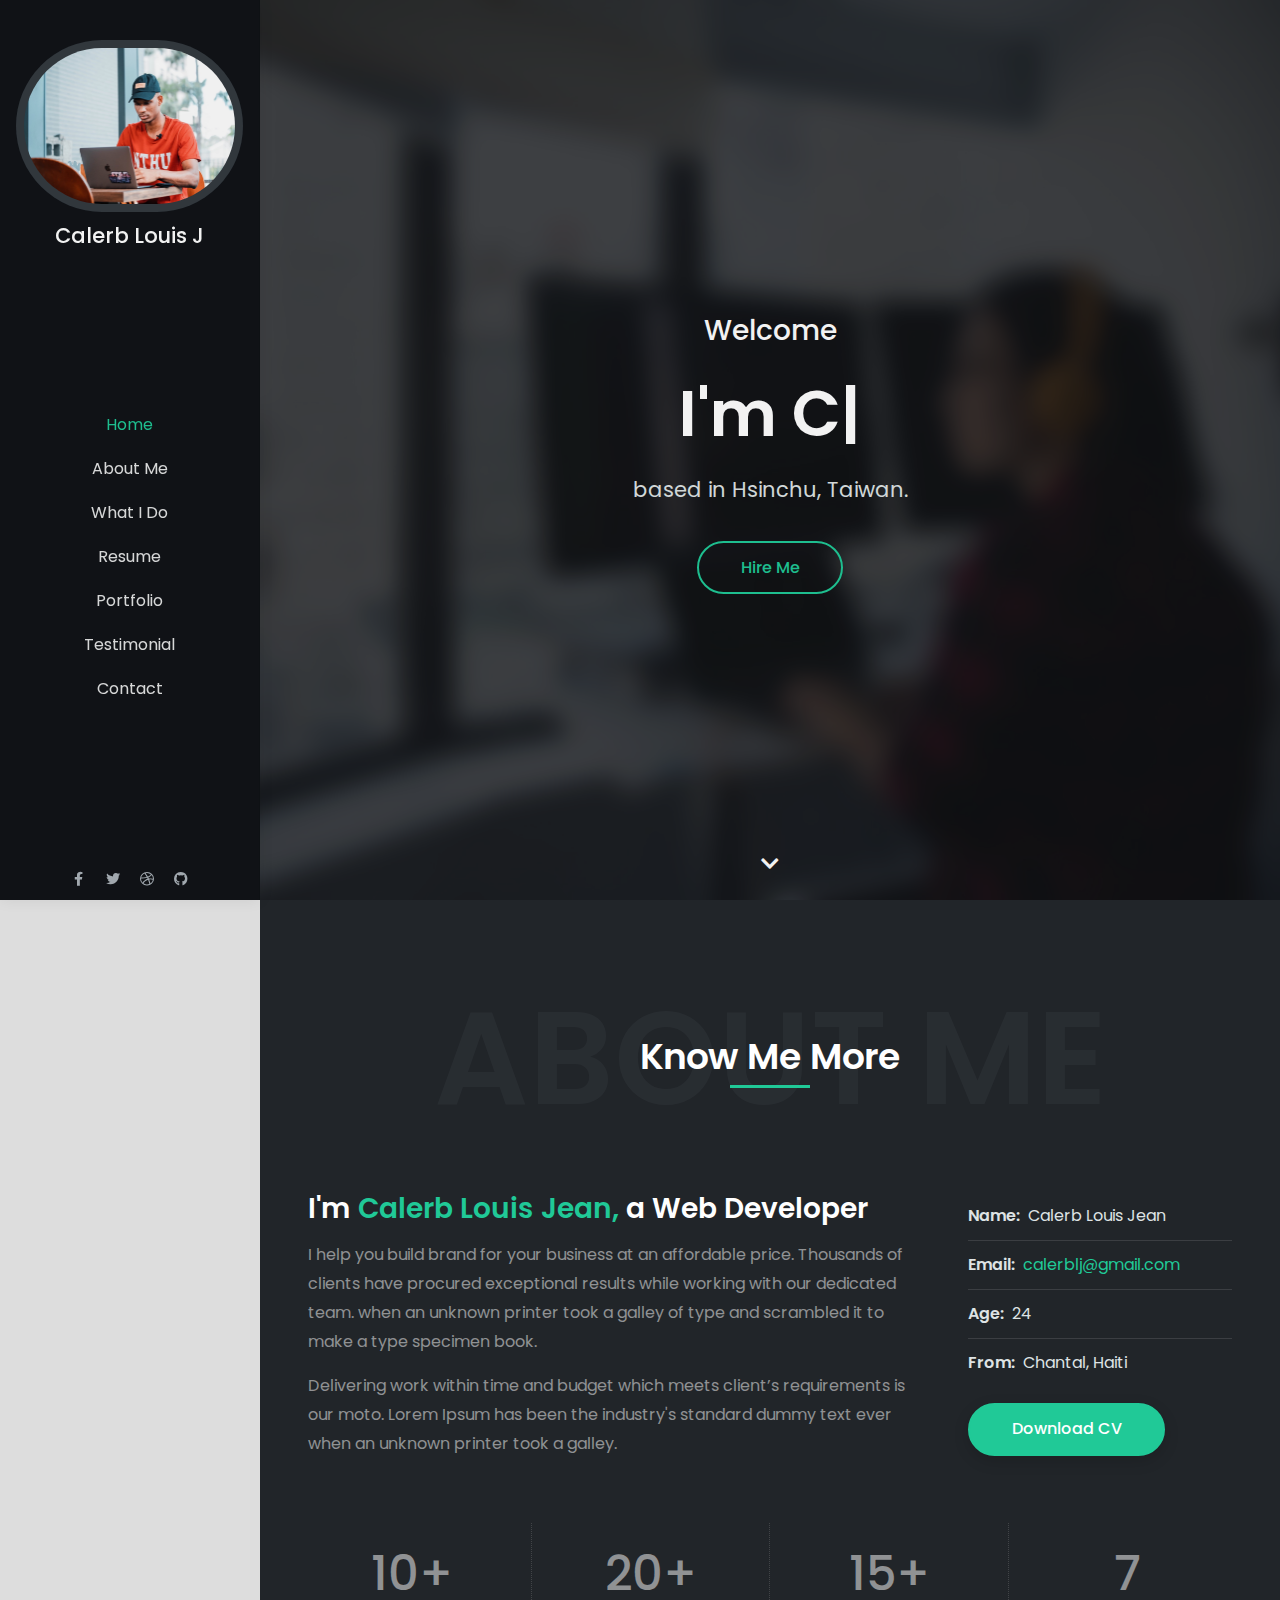
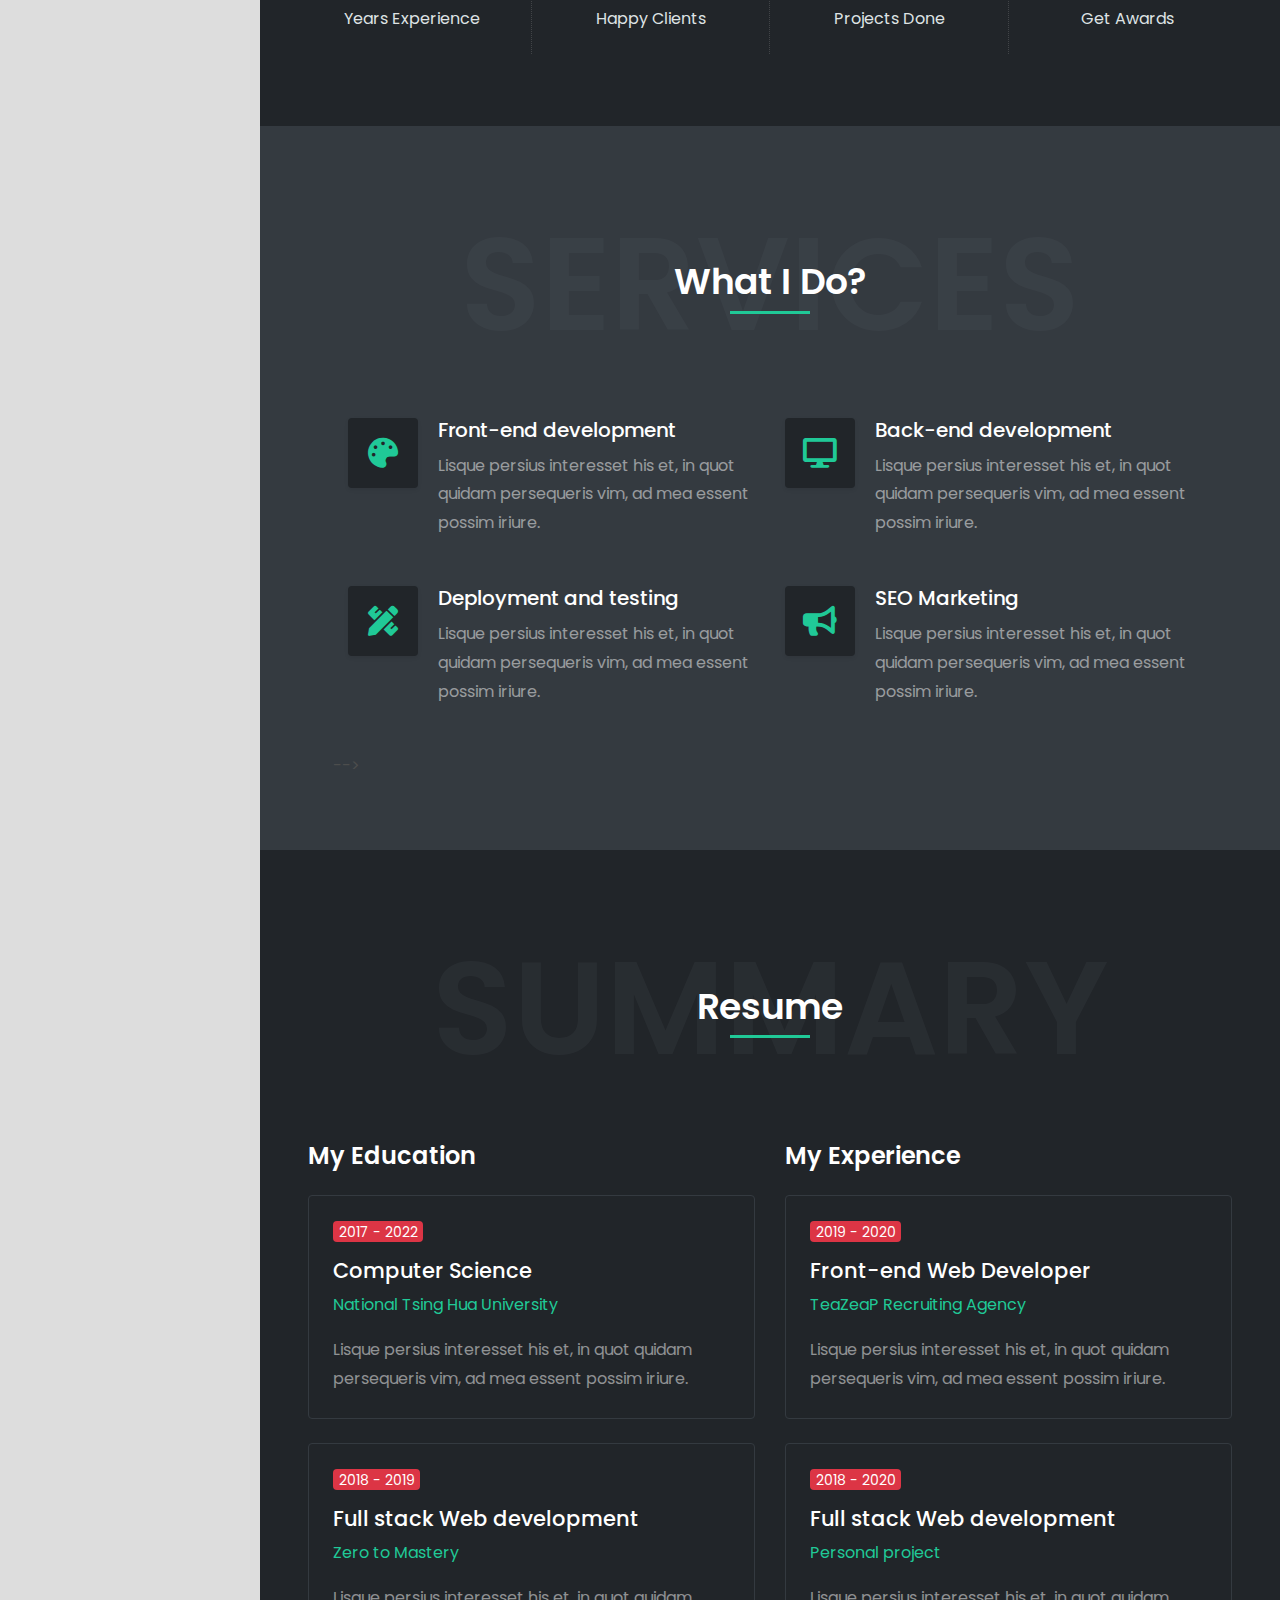
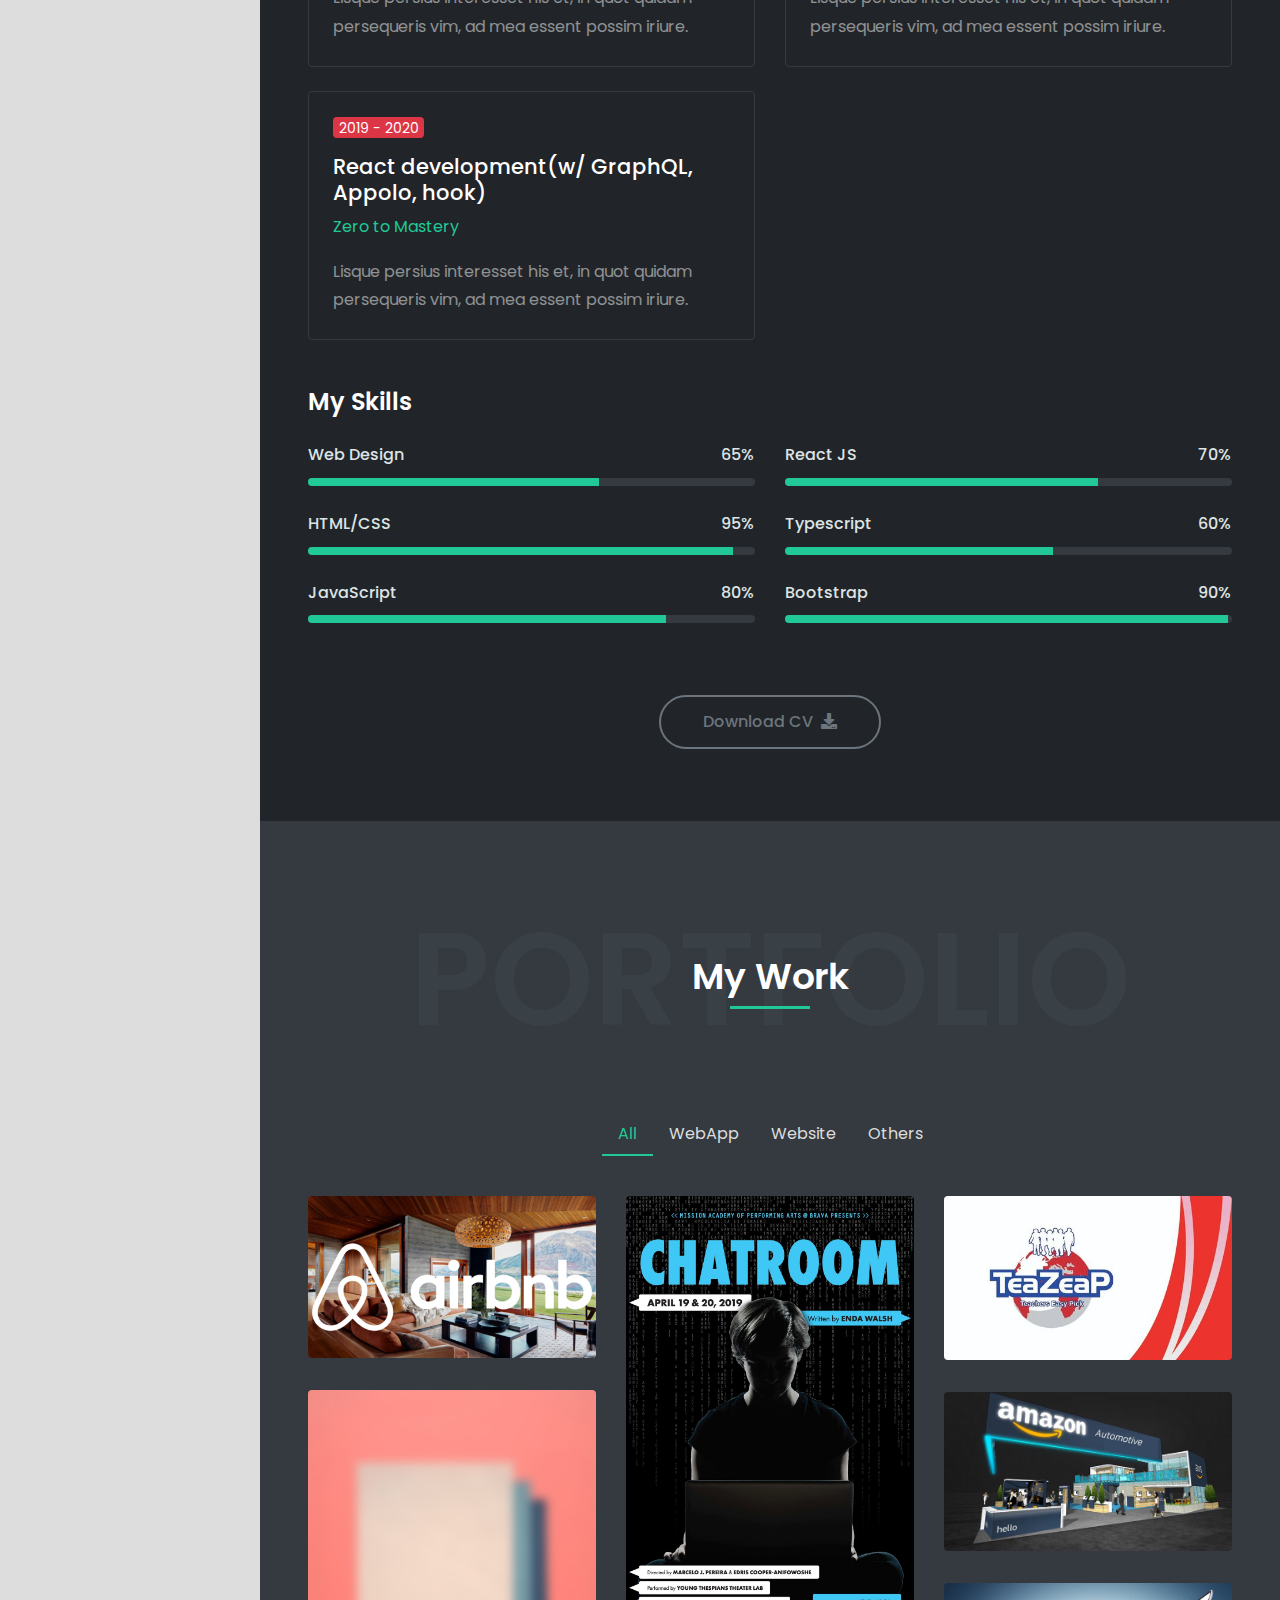
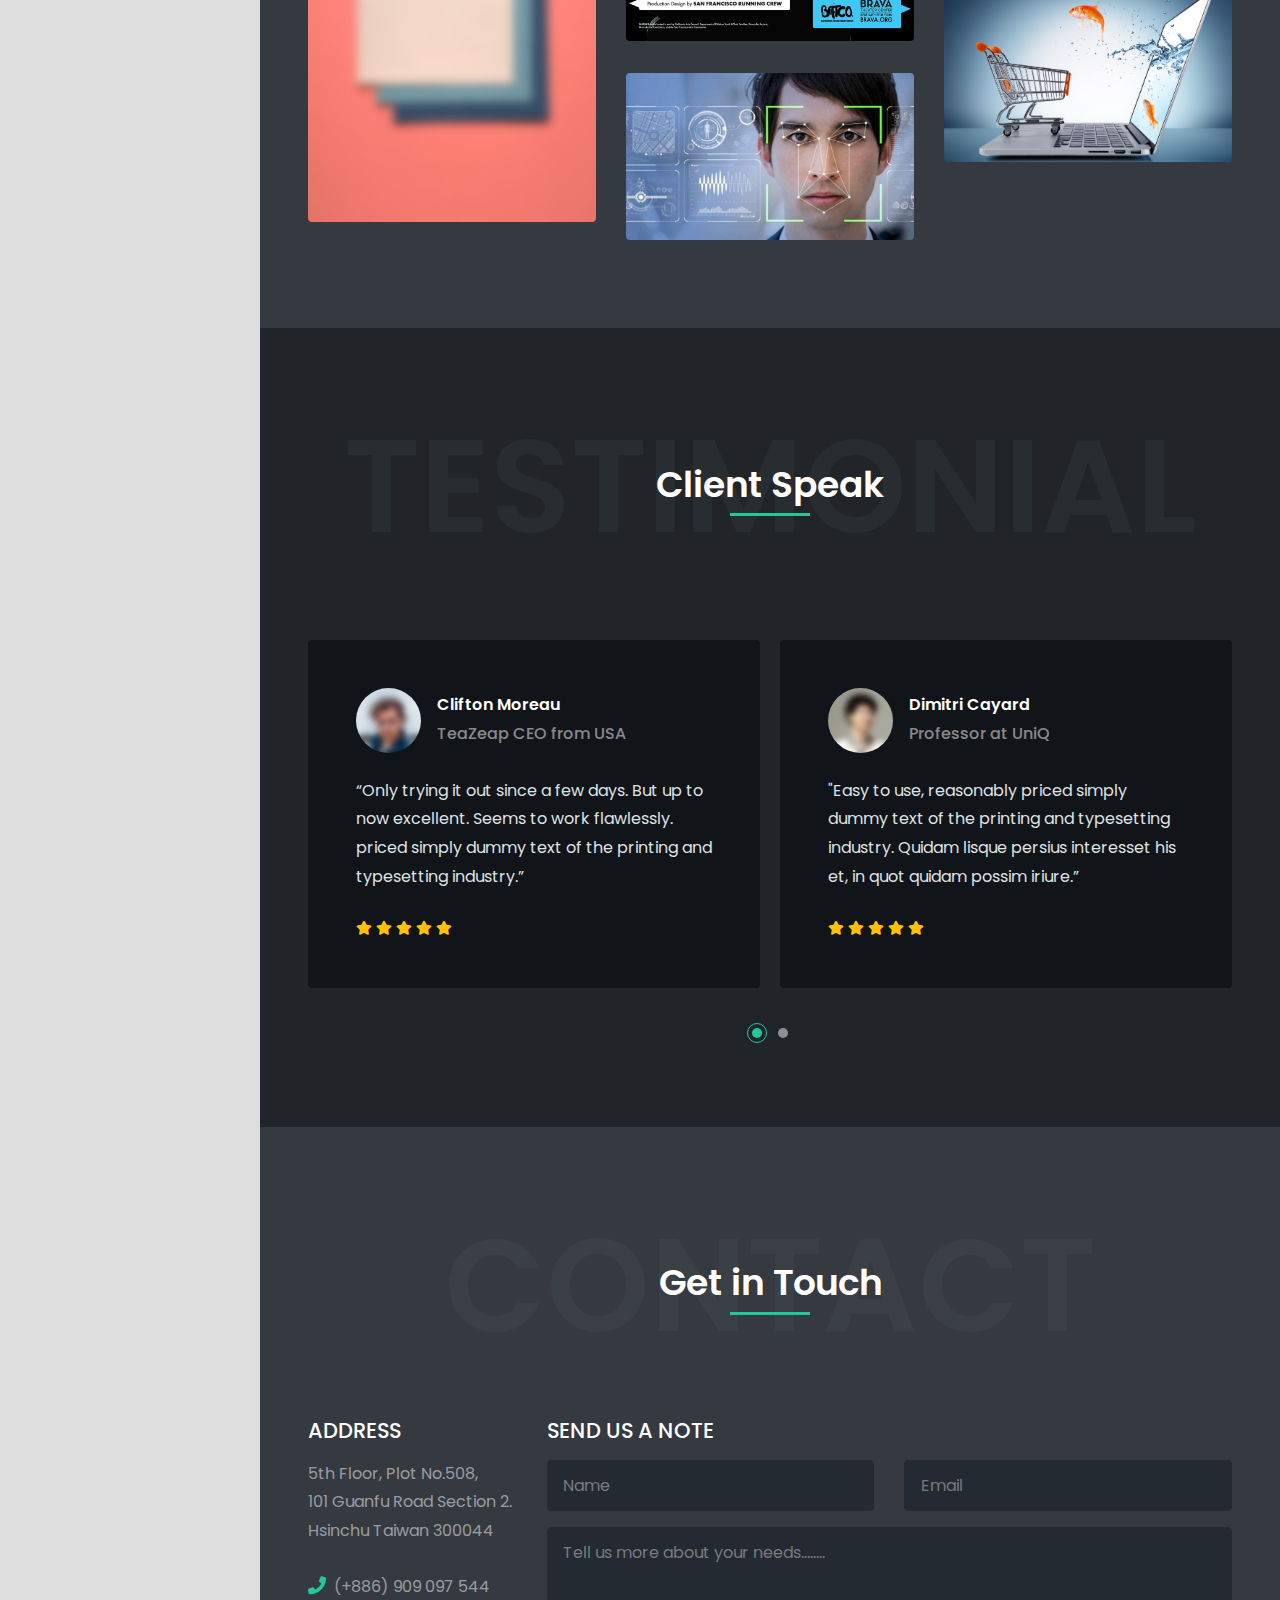
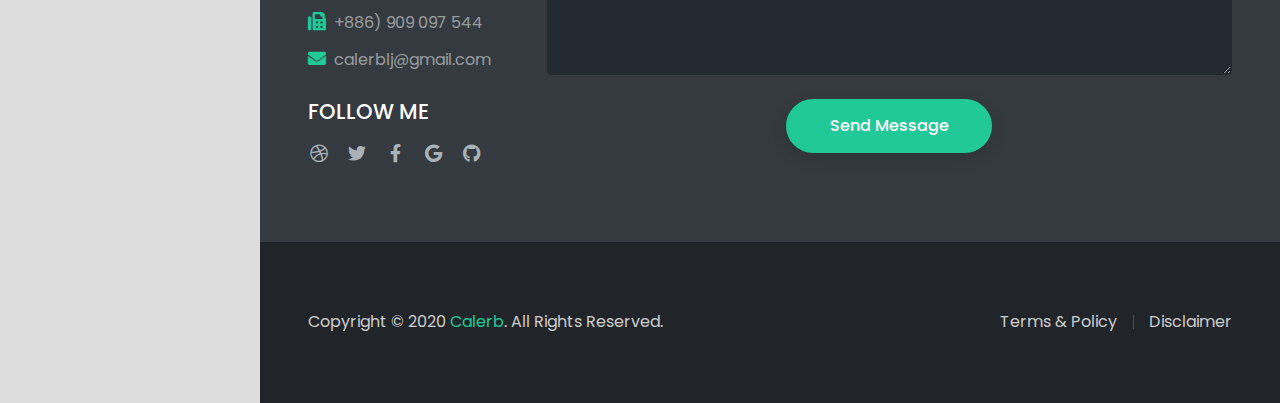
==== commit 8e8cf762: "Trial" ====
--- a/HTML/index-dark.html
+++ b/HTML/index-dark.html
@@ -50,7 +50,7 @@
       <div class="container-fluid position-relative h-100 flex-lg-column pl-3 px-lg-3 pt-lg-3 pb-lg-2"> 
         
         <!-- Logo --> 
-        <a href="index-dark.html" class="mb-lg-auto mt-lg-4">
+        <a href="index.html" class="mb-lg-auto mt-lg-4">
 			<span class="bg-dark-2 rounded-pill p-2 mb-lg-1 d-none d-lg-inline-block">
 				<img class="img-fluid rounded-pill d-block" src="images/calerb.jpg" title="I'm Calerb" alt="">
 			</span>
@@ -634,7 +634,11 @@
 <!-- Disclaimer Modal End -->
 
 <!-- JavaScript --> 
-<script src="vendor/jquery/jquery.min.js"></script> 
+<script
+  src="https://code.jquery.com/jquery-3.5.1.min.js"
+  integrity="sha256-9/aliU8dGd2tb6OSsuzixeV4y/faTqgFtohetphbbj0="
+  crossorigin="anonymous"></script>
+<!-- <script src="vendor/jquery/jquery.min.js"></script>  -->
 <script src="vendor/bootstrap/js/bootstrap.bundle.min.js"></script> 
 <!-- Easing --> 
 <script src="vendor/jquery.easing/jquery.easing.min.js"></script> 
--- a/HTML/css/stylesheet.css
+++ b/HTML/css/stylesheet.css
@@ -37,7 +37,8 @@
 /* =================================== */
 /*  1. Basic Style 
 /* =================================== */
-body, html {
+body,
+html {
   height: 100%;
 }
 
@@ -151,20 +152,23 @@
   vertical-align: inherit;
 }
 
-a, a:focus {
+a,
+a:focus {
   color: #20c997;
   -webkit-transition: all 0.2s ease;
   transition: all 0.2s ease;
 }
 
-a:hover, a:active {
+a:hover,
+a:active {
   color: #1baa80;
   text-decoration: none;
   -webkit-transition: all 0.2s ease;
   transition: all 0.2s ease;
 }
 
-a:focus, a:active,
+a:focus,
+a:active,
 .btn.active.focus,
 .btn.active:focus,
 .btn.focus,
@@ -189,7 +193,12 @@
   border: 0 !important;
 }
 
-h1, h2, h3, h4, h5, h6 {
+h1,
+h2,
+h3,
+h4,
+h5,
+h6 {
   color: #252b33;
   font-family: "Poppins", sans-serif;
 }
@@ -282,7 +291,7 @@
 
 .text-6 {
   font-size: 24px !important;
-  font-size: 1.50rem !important;
+  font-size: 1.5rem !important;
 }
 
 .text-7 {
@@ -302,7 +311,7 @@
 
 .text-10 {
   font-size: 40px !important;
-  font-size: 2.50rem !important;
+  font-size: 2.5rem !important;
 }
 
 .text-11 {
@@ -310,7 +319,7 @@
 }
 @media (max-width: 1200px) {
   .text-11 {
-    font-size: calc(1.4rem + 1.8vw)  !important;
+    font-size: calc(1.4rem + 1.8vw) !important;
   }
 }
 
@@ -319,7 +328,7 @@
 }
 @media (max-width: 1200px) {
   .text-12 {
-    font-size: calc(1.425rem + 2.1vw)  !important;
+    font-size: calc(1.425rem + 2.1vw) !important;
   }
 }
 
@@ -328,7 +337,7 @@
 }
 @media (max-width: 1200px) {
   .text-13 {
-    font-size: calc(1.45rem + 2.4vw)  !important;
+    font-size: calc(1.45rem + 2.4vw) !important;
   }
 }
 
@@ -337,7 +346,7 @@
 }
 @media (max-width: 1200px) {
   .text-14 {
-    font-size: calc(1.475rem + 2.7vw)  !important;
+    font-size: calc(1.475rem + 2.7vw) !important;
   }
 }
 
@@ -346,7 +355,7 @@
 }
 @media (max-width: 1200px) {
   .text-15 {
-    font-size: calc(1.5rem + 3vw)  !important;
+    font-size: calc(1.5rem + 3vw) !important;
   }
 }
 
@@ -355,7 +364,7 @@
 }
 @media (max-width: 1200px) {
   .text-16 {
-    font-size: calc(1.525rem + 3.3vw)  !important;
+    font-size: calc(1.525rem + 3.3vw) !important;
   }
 }
 
@@ -364,7 +373,7 @@
 }
 @media (max-width: 1200px) {
   .text-17 {
-    font-size: calc(1.575rem + 3.9vw)  !important;
+    font-size: calc(1.575rem + 3.9vw) !important;
   }
 }
 
@@ -373,7 +382,7 @@
 }
 @media (max-width: 1200px) {
   .text-18 {
-    font-size: calc(1.625rem + 4.5vw)  !important;
+    font-size: calc(1.625rem + 4.5vw) !important;
   }
 }
 
@@ -382,7 +391,7 @@
 }
 @media (max-width: 1200px) {
   .text-19 {
-    font-size: calc(1.65rem + 4.8vw)  !important;
+    font-size: calc(1.65rem + 4.8vw) !important;
   }
 }
 
@@ -391,7 +400,7 @@
 }
 @media (max-width: 1200px) {
   .text-20 {
-    font-size: calc(1.7rem + 5.4vw)  !important;
+    font-size: calc(1.7rem + 5.4vw) !important;
   }
 }
 
@@ -400,7 +409,7 @@
 }
 @media (max-width: 1200px) {
   .text-21 {
-    font-size: calc(1.775rem + 6.3vw)  !important;
+    font-size: calc(1.775rem + 6.3vw) !important;
   }
 }
 
@@ -409,7 +418,7 @@
 }
 @media (max-width: 1200px) {
   .text-22 {
-    font-size: calc(1.825rem + 6.9vw)  !important;
+    font-size: calc(1.825rem + 6.9vw) !important;
   }
 }
 
@@ -418,7 +427,7 @@
 }
 @media (max-width: 1200px) {
   .text-23 {
-    font-size: calc(1.9rem + 7.8vw)  !important;
+    font-size: calc(1.9rem + 7.8vw) !important;
   }
 }
 
@@ -427,7 +436,7 @@
 }
 @media (max-width: 1200px) {
   .text-24 {
-    font-size: calc(1.95rem + 8.4vw)  !important;
+    font-size: calc(1.95rem + 8.4vw) !important;
   }
 }
 
@@ -436,11 +445,25 @@
 }
 @media (max-width: 1200px) {
   .text-25 {
-    font-size: calc(2.025rem + 9.3vw)  !important;
-  }
-}
-
-.text-11, .text-12, .text-13, .text-14, .text-15, .text-16, .text-17, .text-18, .text-19, .text-20, .text-21, .text-22, .text-23, .text-24, .text-25 {
+    font-size: calc(2.025rem + 9.3vw) !important;
+  }
+}
+
+.text-11,
+.text-12,
+.text-13,
+.text-14,
+.text-15,
+.text-16,
+.text-17,
+.text-18,
+.text-19,
+.text-20,
+.text-21,
+.text-22,
+.text-23,
+.text-24,
+.text-25 {
   line-height: 1.3;
 }
 
@@ -688,14 +711,20 @@
     background: #000;
   }
 
-  .box-framed .frame-top, .box-framed .frame-bottom, .box-framed .frame-left, .box-framed .frame-right {
+  .box-framed .frame-top,
+  .box-framed .frame-bottom,
+  .box-framed .frame-left,
+  .box-framed .frame-right {
     position: fixed;
     top: 0;
     left: 0;
     background: #f0f0f0;
     z-index: 1051;
   }
-  .box-framed .dark .frame-top, .box-framed .dark .frame-bottom, .box-framed .dark .frame-left, .box-framed .dark .frame-right {
+  .box-framed .dark .frame-top,
+  .box-framed .dark .frame-bottom,
+  .box-framed .dark .frame-left,
+  .box-framed .dark .frame-right {
     background: #000;
   }
   .box-framed .frame-left {
@@ -726,7 +755,8 @@
   .box-framed #header .primary-menu.bg-transparent {
     top: 20px;
   }
-  .box-framed #header .container, .box-framed #header .container-fluid {
+  .box-framed #header .container,
+  .box-framed #header .container-fluid {
     padding-left: 45px;
     padding-right: 45px;
   }
@@ -769,7 +799,8 @@
 .navbar-light .navbar-nav .active > .nav-link {
   color: #0c2f55;
 }
-.navbar-light .navbar-nav .nav-link.active, .navbar-light .navbar-nav .nav-link.show {
+.navbar-light .navbar-nav .nav-link.active,
+.navbar-light .navbar-nav .nav-link.show {
   color: #0c2f55;
 }
 .navbar-light .navbar-nav .show > .nav-link {
@@ -867,7 +898,8 @@
   position: relative;
   position: relative;
 }
-.primary-menu ul.navbar-nav > li:hover > a:not(.btn), .primary-menu ul.navbar-nav > li > a.active:not(.btn) {
+.primary-menu ul.navbar-nav > li:hover > a:not(.btn),
+.primary-menu ul.navbar-nav > li > a.active:not(.btn) {
   color: #20c997;
   -webkit-transition: all 0.2s ease;
   transition: all 0.2s ease;
@@ -882,7 +914,12 @@
   -webkit-transition: all 0.2s ease;
   transition: all 0.2s ease;
 }
-.primary-menu ul.navbar-nav > li.dropdown .dropdown-menu li:hover > a:not(.btn) {
+.primary-menu
+  ul.navbar-nav
+  > li.dropdown
+  .dropdown-menu
+  li:hover
+  > a:not(.btn) {
   color: #20c997;
   -webkit-transition: all 0.2s ease;
   transition: all 0.2s ease;
@@ -921,7 +958,11 @@
   transform: translate(-50%, 0) translateZ(0);
   -webkit-transform: translate(-50%, 0) translateZ(0);
 }
-.primary-menu.navbar-line-under-text ul.navbar-nav > li > a:hover:not(.logo):after, .primary-menu.navbar-line-under-text ul.navbar-nav > li > a.active:after {
+.primary-menu.navbar-line-under-text
+  ul.navbar-nav
+  > li
+  > a:hover:not(.logo):after,
+.primary-menu.navbar-line-under-text ul.navbar-nav > li > a.active:after {
   width: calc(100% - 0.99em);
 }
 
@@ -960,7 +1001,8 @@
 .side-header ul.navbar-nav li + li {
   margin-left: 0px;
 }
-.side-header ul.navbar-nav li > a:hover:after, .side-header ul.navbar-nav li > a.active:after {
+.side-header ul.navbar-nav li > a:hover:after,
+.side-header ul.navbar-nav li > a.active:after {
   content: none;
   width: 0px;
 }
@@ -1001,16 +1043,25 @@
   color: rgba(250, 250, 250, 0.9);
 }
 
-.primary-menu.navbar-text-light.navbar-line-under-text .navbar-nav > li > a:not(.logo):after, .primary-menu.navbar-text-light.navbar-line-under-text .navbar-nav > li > a.active:after {
+.primary-menu.navbar-text-light.navbar-line-under-text
+  .navbar-nav
+  > li
+  > a:not(.logo):after,
+.primary-menu.navbar-text-light.navbar-line-under-text
+  .navbar-nav
+  > li
+  > a.active:after {
   border-color: rgba(250, 250, 250, 0.6);
 }
 
-.sticky-on.bg-transparent:not(.navbar-text-light), .sticky-top .sticky-on-top.bg-transparent:not(.navbar-text-light) {
+.sticky-on.bg-transparent:not(.navbar-text-light),
+.sticky-top .sticky-on-top.bg-transparent:not(.navbar-text-light) {
   background-color: #fff !important;
   border-bottom: 1px solid #efefef !important;
 }
 
-.sticky-on.navbar-text-light.bg-transparent, .sticky-top .sticky-on-top.navbar-text-light.bg-transparent {
+.sticky-on.navbar-text-light.bg-transparent,
+.sticky-top .sticky-on-top.navbar-text-light.bg-transparent {
   background-color: #111 !important;
   -webkit-box-shadow: 0px 0px 10px rgba(250, 250, 250, 0.03);
   box-shadow: 0px 0px 10px rgba(250, 250, 250, 0.03);
@@ -1117,13 +1168,18 @@
 .navbar-expand-none ul.navbar-nav li + li {
   margin-left: 0px;
 }
-.navbar-expand-none ul.navbar-nav li.dropdown > .dropdown-toggle > .arrow.show:after {
+.navbar-expand-none
+  ul.navbar-nav
+  li.dropdown
+  > .dropdown-toggle
+  > .arrow.show:after {
   -webkit-transform: translate(-50%, -50%) rotate(-45deg);
   transform: translate(-50%, -50%) rotate(-45deg);
   -webkit-transition: all 0.2s ease;
   transition: all 0.2s ease;
 }
-.navbar-expand-none ul.navbar-nav li > a:hover:after, .navbar-expand-none ul.navbar-nav li > a.active:after {
+.navbar-expand-none ul.navbar-nav li > a:hover:after,
+.navbar-expand-none ul.navbar-nav li > a.active:after {
   content: none !important;
   width: 0px !important;
 }
@@ -1132,7 +1188,12 @@
   padding: 8px 0;
   position: relative;
 }
-.navbar-expand-none ul.navbar-nav > li.dropdown .dropdown-menu li > a:not(.btn) {
+.navbar-expand-none
+  ul.navbar-nav
+  > li.dropdown
+  .dropdown-menu
+  li
+  > a:not(.btn) {
   padding: 8px 0;
   position: relative;
 }
@@ -1192,13 +1253,18 @@
   .navbar-expand-sm ul.navbar-nav li + li {
     margin-left: 0px;
   }
-  .navbar-expand-sm ul.navbar-nav li.dropdown > .dropdown-toggle > .arrow.show:after {
+  .navbar-expand-sm
+    ul.navbar-nav
+    li.dropdown
+    > .dropdown-toggle
+    > .arrow.show:after {
     -webkit-transform: translate(-50%, -50%) rotate(-45deg);
     transform: translate(-50%, -50%) rotate(-45deg);
     -webkit-transition: all 0.2s ease;
     transition: all 0.2s ease;
   }
-  .navbar-expand-sm ul.navbar-nav li > a:hover:after, .navbar-expand-sm ul.navbar-nav li > a.active:after {
+  .navbar-expand-sm ul.navbar-nav li > a:hover:after,
+  .navbar-expand-sm ul.navbar-nav li > a.active:after {
     content: none !important;
     width: 0px !important;
   }
@@ -1207,7 +1273,12 @@
     padding: 8px 0;
     position: relative;
   }
-  .navbar-expand-sm ul.navbar-nav > li.dropdown .dropdown-menu li > a:not(.btn) {
+  .navbar-expand-sm
+    ul.navbar-nav
+    > li.dropdown
+    .dropdown-menu
+    li
+    > a:not(.btn) {
     padding: 8px 0;
     position: relative;
   }
@@ -1267,13 +1338,18 @@
   .navbar-expand-md ul.navbar-nav li + li {
     margin-left: 0px;
   }
-  .navbar-expand-md ul.navbar-nav li.dropdown > .dropdown-toggle > .arrow.show:after {
+  .navbar-expand-md
+    ul.navbar-nav
+    li.dropdown
+    > .dropdown-toggle
+    > .arrow.show:after {
     -webkit-transform: translate(-50%, -50%) rotate(-45deg);
     transform: translate(-50%, -50%) rotate(-45deg);
     -webkit-transition: all 0.2s ease;
     transition: all 0.2s ease;
   }
-  .navbar-expand-md ul.navbar-nav li > a:hover:after, .navbar-expand-md ul.navbar-nav li > a.active:after {
+  .navbar-expand-md ul.navbar-nav li > a:hover:after,
+  .navbar-expand-md ul.navbar-nav li > a.active:after {
     content: none !important;
     width: 0px !important;
   }
@@ -1282,7 +1358,12 @@
     padding: 8px 0;
     position: relative;
   }
-  .navbar-expand-md ul.navbar-nav > li.dropdown .dropdown-menu li > a:not(.btn) {
+  .navbar-expand-md
+    ul.navbar-nav
+    > li.dropdown
+    .dropdown-menu
+    li
+    > a:not(.btn) {
     padding: 8px 0;
     position: relative;
   }
@@ -1342,13 +1423,18 @@
   .navbar-expand-lg ul.navbar-nav li + li {
     margin-left: 0px;
   }
-  .navbar-expand-lg ul.navbar-nav li.dropdown > .dropdown-toggle > .arrow.show:after {
+  .navbar-expand-lg
+    ul.navbar-nav
+    li.dropdown
+    > .dropdown-toggle
+    > .arrow.show:after {
     -webkit-transform: translate(-50%, -50%) rotate(-45deg);
     transform: translate(-50%, -50%) rotate(-45deg);
     -webkit-transition: all 0.2s ease;
     transition: all 0.2s ease;
   }
-  .navbar-expand-lg ul.navbar-nav li > a:hover:after, .navbar-expand-lg ul.navbar-nav li > a.active:after {
+  .navbar-expand-lg ul.navbar-nav li > a:hover:after,
+  .navbar-expand-lg ul.navbar-nav li > a.active:after {
     content: none !important;
     width: 0px !important;
   }
@@ -1357,7 +1443,12 @@
     padding: 8px 0;
     position: relative;
   }
-  .navbar-expand-lg ul.navbar-nav > li.dropdown .dropdown-menu li > a:not(.btn) {
+  .navbar-expand-lg
+    ul.navbar-nav
+    > li.dropdown
+    .dropdown-menu
+    li
+    > a:not(.btn) {
     padding: 8px 0;
     position: relative;
   }
@@ -1417,13 +1508,18 @@
   .navbar-expand-xl ul.navbar-nav li + li {
     margin-left: 0px;
   }
-  .navbar-expand-xl ul.navbar-nav li.dropdown > .dropdown-toggle > .arrow.show:after {
+  .navbar-expand-xl
+    ul.navbar-nav
+    li.dropdown
+    > .dropdown-toggle
+    > .arrow.show:after {
     -webkit-transform: translate(-50%, -50%) rotate(-45deg);
     transform: translate(-50%, -50%) rotate(-45deg);
     -webkit-transition: all 0.2s ease;
     transition: all 0.2s ease;
   }
-  .navbar-expand-xl ul.navbar-nav li > a:hover:after, .navbar-expand-xl ul.navbar-nav li > a.active:after {
+  .navbar-expand-xl ul.navbar-nav li > a:hover:after,
+  .navbar-expand-xl ul.navbar-nav li > a.active:after {
     content: none !important;
     width: 0px !important;
   }
@@ -1432,7 +1528,12 @@
     padding: 8px 0;
     position: relative;
   }
-  .navbar-expand-xl ul.navbar-nav > li.dropdown .dropdown-menu li > a:not(.btn) {
+  .navbar-expand-xl
+    ul.navbar-nav
+    > li.dropdown
+    .dropdown-menu
+    li
+    > a:not(.btn) {
     padding: 8px 0;
     position: relative;
   }
@@ -1503,8 +1604,10 @@
   opacity: 0;
   -webkit-transform: translateY(-80px);
   transform: translateY(-80px);
-  -webkit-transition: opacity 0.6s 0.14s ease, transform 0.44s 0.14s ease, color 0.2s linear;
-  transition: opacity 0.6s 0.14s ease, transform 0.44s 0.14s ease, color 0.2s linear;
+  -webkit-transition: opacity 0.6s 0.14s ease, transform 0.44s 0.14s ease,
+    color 0.2s linear;
+  transition: opacity 0.6s 0.14s ease, transform 0.44s 0.14s ease,
+    color 0.2s linear;
 }
 
 .navbar-overlay .navbar-collapse.show ul.navbar-nav li a {
@@ -1642,7 +1745,7 @@
 .page-header .breadcrumb > li + li:before {
   color: inherit;
   opacity: 0.7;
-  font-family: 'Font Awesome 5 Free';
+  font-family: "Font Awesome 5 Free";
   content: "\f105";
   padding: 0 7px 0 5px;
   font-weight: 900;
@@ -1691,7 +1794,8 @@
   box-sizing: border-box;
   position: relative;
 }
-.featured-box h3, .featured-box h4 {
+.featured-box h3,
+.featured-box h4 {
   font-size: 1.25rem;
   font-size: 20px;
   margin-bottom: 10px;
@@ -1708,11 +1812,15 @@
   color: #4c4d4d;
   border-radius: 0;
 }
-.featured-box.style-1, .featured-box.style-2, .featured-box.style-3 {
+.featured-box.style-1,
+.featured-box.style-2,
+.featured-box.style-3 {
   padding-left: 50px;
   padding-top: 8px;
 }
-.featured-box.style-1 .featured-box-icon, .featured-box.style-2 .featured-box-icon, .featured-box.style-3 .featured-box-icon {
+.featured-box.style-1 .featured-box-icon,
+.featured-box.style-2 .featured-box-icon,
+.featured-box.style-3 .featured-box-icon {
   position: absolute;
   top: 0;
   left: 0;
@@ -1791,11 +1899,13 @@
 .featured-box.featured-box-reverse {
   text-align: right;
 }
-.featured-box.featured-box-reverse.style-1, .featured-box.featured-box-reverse.style-2 {
+.featured-box.featured-box-reverse.style-1,
+.featured-box.featured-box-reverse.style-2 {
   padding-right: 50px;
   padding-left: 0px;
 }
-.featured-box.featured-box-reverse.style-1 .featured-box-icon, .featured-box.featured-box-reverse.style-2 .featured-box-icon {
+.featured-box.featured-box-reverse.style-1 .featured-box-icon,
+.featured-box.featured-box-reverse.style-2 .featured-box-icon {
   left: auto;
   right: 0px;
 }
@@ -1815,11 +1925,13 @@
 .featured-box.featured-box-reverse-sm {
   text-align: right;
 }
-.featured-box.featured-box-reverse-sm.style-1, .featured-box.featured-box-reverse-sm.style-2 {
+.featured-box.featured-box-reverse-sm.style-1,
+.featured-box.featured-box-reverse-sm.style-2 {
   padding-right: 50px;
   padding-left: 0px;
 }
-.featured-box.featured-box-reverse-sm.style-1 .featured-box-icon, .featured-box.featured-box-reverse-sm.style-2 .featured-box-icon {
+.featured-box.featured-box-reverse-sm.style-1 .featured-box-icon,
+.featured-box.featured-box-reverse-sm.style-2 .featured-box-icon {
   left: auto;
   right: 0px;
 }
@@ -1840,11 +1952,13 @@
   .featured-box.featured-box-reverse-md {
     text-align: right;
   }
-  .featured-box.featured-box-reverse-md.style-1, .featured-box.featured-box-reverse-md.style-2 {
+  .featured-box.featured-box-reverse-md.style-1,
+  .featured-box.featured-box-reverse-md.style-2 {
     padding-right: 50px;
     padding-left: 0px;
   }
-  .featured-box.featured-box-reverse-md.style-1 .featured-box-icon, .featured-box.featured-box-reverse-md.style-2 .featured-box-icon {
+  .featured-box.featured-box-reverse-md.style-1 .featured-box-icon,
+  .featured-box.featured-box-reverse-md.style-2 .featured-box-icon {
     left: auto;
     right: 0px;
   }
@@ -1865,11 +1979,13 @@
   .featured-box.featured-box-reverse-lg {
     text-align: right;
   }
-  .featured-box.featured-box-reverse-lg.style-1, .featured-box.featured-box-reverse-lg.style-2 {
+  .featured-box.featured-box-reverse-lg.style-1,
+  .featured-box.featured-box-reverse-lg.style-2 {
     padding-right: 50px;
     padding-left: 0px;
   }
-  .featured-box.featured-box-reverse-lg.style-1 .featured-box-icon, .featured-box.featured-box-reverse-lg.style-2 .featured-box-icon {
+  .featured-box.featured-box-reverse-lg.style-1 .featured-box-icon,
+  .featured-box.featured-box-reverse-lg.style-2 .featured-box-icon {
     left: auto;
     right: 0px;
   }
@@ -1890,11 +2006,13 @@
   .featured-box.featured-box-reverse-xl {
     text-align: right;
   }
-  .featured-box.featured-box-reverse-xl.style-1, .featured-box.featured-box-reverse-xl.style-2 {
+  .featured-box.featured-box-reverse-xl.style-1,
+  .featured-box.featured-box-reverse-xl.style-2 {
     padding-right: 50px;
     padding-left: 0px;
   }
-  .featured-box.featured-box-reverse-xl.style-1 .featured-box-icon, .featured-box.featured-box-reverse-xl.style-2 .featured-box-icon {
+  .featured-box.featured-box-reverse-xl.style-1 .featured-box-icon,
+  .featured-box.featured-box-reverse-xl.style-2 .featured-box-icon {
     left: auto;
     right: 0px;
   }
@@ -2020,7 +2138,7 @@
   top: calc(50% + 2px);
   width: 9px;
   height: 9px;
-  border-color: #CCC;
+  border-color: #ccc;
   border-top: 2px solid;
   border-right: 2px solid;
   -webkit-transform: translate(-50%, -50%) rotate(-45deg);
@@ -2050,7 +2168,7 @@
   margin: 0;
 }
 .accordion.accordion-alternate .card-header a {
-  padding-left: 1.40rem;
+  padding-left: 1.4rem;
   border-top: 1px solid #e4e9ec;
   border-radius: 0px;
 }
@@ -2178,7 +2296,8 @@
   color: #ddd;
 }
 
-.nav:not(.nav-pills) .nav-item .nav-link.active, .nav:not(.nav-pills) .nav-item .nav-link:hover {
+.nav:not(.nav-pills) .nav-item .nav-link.active,
+.nav:not(.nav-pills) .nav-item .nav-link:hover {
   color: #20c997;
 }
 
@@ -2186,7 +2305,9 @@
   color: #20c997;
 }
 
-.nav-pills .nav-link.active, .nav-pills.nav-light .nav-link.active, .nav-pills .show > .nav-link {
+.nav-pills .nav-link.active,
+.nav-pills.nav-light .nav-link.active,
+.nav-pills .show > .nav-link {
   color: #fff;
 }
 
@@ -2197,7 +2318,7 @@
 .nav.nav-separator .nav-item + .nav-item .nav-link:after {
   height: 14px;
   width: 1px;
-  content: ' ';
+  content: " ";
   background-color: rgba(0, 0, 0, 0.2);
   display: block;
   position: absolute;
@@ -2234,7 +2355,7 @@
 .nav-tabs .nav-item .nav-link.active:after {
   height: 2px;
   width: 100%;
-  content: ' ';
+  content: " ";
   background-color: #20c997;
   display: block;
   position: absolute;
@@ -2307,7 +2428,8 @@
   .search-input-2 .btn {
     border-radius: 0px;
   }
-  .search-input-2 .form-group:first-child .form-control, .search-input-2 .form-group:first-child .custom-select {
+  .search-input-2 .form-group:first-child .form-control,
+  .search-input-2 .form-group:first-child .custom-select {
     border-top-left-radius: 4px;
     border-bottom-left-radius: 4px;
   }
@@ -2315,11 +2437,13 @@
     border-top-right-radius: 4px;
     border-bottom-right-radius: 4px;
   }
-  .search-input-2 .form-control:focus, .search-input-2 .custom-select:focus {
+  .search-input-2 .form-control:focus,
+  .search-input-2 .custom-select:focus {
     box-shadow: none;
     -webkit-box-shadow: none;
   }
-  .search-input-2 .form-group .form-control, .search-input-2 .custom-select {
+  .search-input-2 .form-group .form-control,
+  .search-input-2 .custom-select {
     border-left: none;
     border-top: none;
     border-bottom: none;
@@ -2329,7 +2453,7 @@
 }
 @media screen and (min-width: 992px) and (-webkit-min-device-pixel-ratio: 0) {
   .search-input-2 .custom-select:not(.custom-select-sm) {
-    height: calc(3.00rem);
+    height: calc(3rem);
   }
   .search-input-2 .btn {
     line-height: inherit;
@@ -2351,7 +2475,9 @@
   position: relative;
   overflow: hidden;
 }
-.hero-wrap .hero-mask, .hero-wrap .hero-bg, .hero-wrap .hero-bg-slideshow {
+.hero-wrap .hero-mask,
+.hero-wrap .hero-bg,
+.hero-wrap .hero-bg-slideshow {
   position: absolute;
   top: 0;
   left: 0;
@@ -2390,12 +2516,15 @@
 .hero-wrap .hero-bg-slideshow .hero-bg {
   background-attachment: inherit;
 }
-.hero-wrap .hero-bg-slideshow.owl-carousel .owl-stage-outer, .hero-wrap .hero-bg-slideshow.owl-carousel .owl-stage, .hero-wrap .hero-bg-slideshow.owl-carousel .owl-item {
+.hero-wrap .hero-bg-slideshow.owl-carousel .owl-stage-outer,
+.hero-wrap .hero-bg-slideshow.owl-carousel .owl-stage,
+.hero-wrap .hero-bg-slideshow.owl-carousel .owl-item {
   height: 100%;
 }
 
 /*=== 5.7 Owl Carousel ===*/
-.owl-theme.single-slideshow .owl-nav button.owl-prev, .owl-theme.single-slideshow .owl-nav button.owl-next {
+.owl-theme.single-slideshow .owl-nav button.owl-prev,
+.owl-theme.single-slideshow .owl-nav button.owl-next {
   font-size: 17px;
   width: 45px;
   height: 45px;
@@ -2418,22 +2547,26 @@
   bottom: 10px;
   width: 100%;
 }
-.owl-theme.single-slideshow .owl-dots .owl-dot.active span, .owl-theme.single-slideshow .owl-dots .owl-dot:hover span {
+.owl-theme.single-slideshow .owl-dots .owl-dot.active span,
+.owl-theme.single-slideshow .owl-dots .owl-dot:hover span {
   border-color: #20c997;
   -webkit-box-shadow: 0px 0px 5px rgba(0, 0, 0, 0.05);
   box-shadow: 0px 0px 5px rgba(0, 0, 0, 0.05);
 }
-.owl-theme.single-slideshow .owl-dots .owl-dot.active span:after, .owl-theme.single-slideshow .owl-dots .owl-dot:hover span:after {
+.owl-theme.single-slideshow .owl-dots .owl-dot.active span:after,
+.owl-theme.single-slideshow .owl-dots .owl-dot:hover span:after {
   background-color: #20c997;
   -webkit-box-shadow: 0px 0px 5px rgba(0, 0, 0, 0.05);
   box-shadow: 0px 0px 5px rgba(0, 0, 0, 0.05);
 }
-.owl-theme .owl-dots .owl-dot.active span, .owl-theme .owl-dots .owl-dot:hover span {
+.owl-theme .owl-dots .owl-dot.active span,
+.owl-theme .owl-dots .owl-dot:hover span {
   border-color: #20c997;
   -webkit-box-shadow: 0px 0px 5px rgba(0, 0, 0, 0.05);
   box-shadow: 0px 0px 5px rgba(0, 0, 0, 0.05);
 }
-.owl-theme .owl-dots .owl-dot.active span:after, .owl-theme .owl-dots .owl-dot:hover span:after {
+.owl-theme .owl-dots .owl-dot.active span:after,
+.owl-theme .owl-dots .owl-dot:hover span:after {
   background-color: #20c997;
   -webkit-box-shadow: 0px 0px 5px rgba(0, 0, 0, 0.05);
   box-shadow: 0px 0px 5px rgba(0, 0, 0, 0.05);
@@ -2441,16 +2574,18 @@
 .owl-theme.owl-light .owl-dots .owl-dot span:after {
   background-color: rgba(250, 250, 250, 0.5);
 }
-.owl-theme.owl-light .owl-dots .owl-dot.active span:after, .owl-theme.owl-light .owl-dots .owl-dot:hover span:after {
+.owl-theme.owl-light .owl-dots .owl-dot.active span:after,
+.owl-theme.owl-light .owl-dots .owl-dot:hover span:after {
   background-color: #20c997;
   -webkit-box-shadow: 0px 0px 5px rgba(0, 0, 0, 0.05);
   box-shadow: 0px 0px 5px rgba(0, 0, 0, 0.05);
 }
-.owl-theme.owl-light .owl-nav button.owl-prev, .owl-theme.owl-light .owl-nav button.owl-next {
+.owl-theme.owl-light .owl-nav button.owl-prev,
+.owl-theme.owl-light .owl-nav button.owl-next {
   background-color: rgba(250, 250, 250, 0.3);
   color: #fff;
 }
-.owl-theme.owl-light .owl-nav [class*='owl-']:hover:not(.disabled) {
+.owl-theme.owl-light .owl-nav [class*="owl-"]:hover:not(.disabled) {
   background-color: rgba(250, 250, 250, 0.5);
   -webkit-transition: all 0.3s ease-in-out;
   transition: all 0.3s ease-in-out;
@@ -2464,8 +2599,9 @@
   padding-top: 20px;
   padding-bottom: 20px;
 }
-.brands-grid.separator-border > .row > div:after, .brands-grid.separator-border > .row > div:before {
-  content: '';
+.brands-grid.separator-border > .row > div:after,
+.brands-grid.separator-border > .row > div:before {
+  content: "";
   position: absolute;
 }
 .brands-grid.separator-border > .row > div:after {
@@ -2536,7 +2672,7 @@
 
 .ajax-container {
   position: relative;
-  background: #FFF;
+  background: #fff;
   margin: 40px auto;
   max-width: 1170px;
   padding: 30px;
@@ -2645,10 +2781,16 @@
   border-color: rgba(250, 250, 250, 0.15);
   color: rgba(250, 250, 250, 0.5);
 }
-#footer.footer-text-light:not(.bg-primary) .social-icons-light.social-icons li a {
+#footer.footer-text-light:not(.bg-primary)
+  .social-icons-light.social-icons
+  li
+  a {
   color: rgba(250, 250, 250, 0.8);
 }
-#footer.footer-text-light:not(.bg-primary) .social-icons-light.social-icons li a:hover {
+#footer.footer-text-light:not(.bg-primary)
+  .social-icons-light.social-icons
+  li
+  a:hover {
   color: #fafafa;
 }
 #footer.footer-text-light.bg-primary {
@@ -2722,79 +2864,104 @@
 .social-icons li:hover a {
   color: #999;
 }
-.social-icons li:hover.social-icons-twitter a, .social-icons.social-icons-colored li.social-icons-twitter a {
-  color: #00ACEE;
-}
-.social-icons li:hover.social-icons-facebook a, .social-icons.social-icons-colored li.social-icons-facebook a {
-  color: #3B5998;
-}
-.social-icons li:hover.social-icons-linkedin a, .social-icons.social-icons-colored li.social-icons-linkedin a {
-  color: #0E76A8;
-}
-.social-icons li:hover.social-icons-rss a, .social-icons.social-icons-colored li.social-icons-rss a {
-  color: #EE802F;
-}
-.social-icons li:hover.social-icons-dribbble a, .social-icons.social-icons-colored li.social-icons-dribbble a {
+.social-icons li:hover.social-icons-twitter a,
+.social-icons.social-icons-colored li.social-icons-twitter a {
+  color: #00acee;
+}
+.social-icons li:hover.social-icons-facebook a,
+.social-icons.social-icons-colored li.social-icons-facebook a {
+  color: #3b5998;
+}
+.social-icons li:hover.social-icons-linkedin a,
+.social-icons.social-icons-colored li.social-icons-linkedin a {
+  color: #0e76a8;
+}
+.social-icons li:hover.social-icons-rss a,
+.social-icons.social-icons-colored li.social-icons-rss a {
+  color: #ee802f;
+}
+.social-icons li:hover.social-icons-dribbble a,
+.social-icons.social-icons-colored li.social-icons-dribbble a {
   color: #ea4c89;
 }
-.social-icons li:hover.social-icons-github a, .social-icons.social-icons-colored li.social-icons-github a {
+.social-icons li:hover.social-icons-github a,
+.social-icons.social-icons-colored li.social-icons-github a {
   color: #333333;
 }
-.social-icons li:hover.social-icons-behance a, .social-icons.social-icons-colored li.social-icons-behance a {
+.social-icons li:hover.social-icons-behance a,
+.social-icons.social-icons-colored li.social-icons-behance a {
   color: #053eff;
 }
-.social-icons li:hover.social-icons-google a, .social-icons.social-icons-colored li.social-icons-google a {
-  color: #DD4B39;
-}
-.social-icons li:hover.social-icons-pinterest a, .social-icons.social-icons-colored li.social-icons-pinterest a {
+.social-icons li:hover.social-icons-google a,
+.social-icons.social-icons-colored li.social-icons-google a {
+  color: #dd4b39;
+}
+.social-icons li:hover.social-icons-pinterest a,
+.social-icons.social-icons-colored li.social-icons-pinterest a {
   color: #cc2127;
 }
-.social-icons li:hover.social-icons-youtube a, .social-icons.social-icons-colored li.social-icons-youtube a {
-  color: #C4302B;
-}
-.social-icons li:hover.social-icons-instagram a, .social-icons.social-icons-colored li.social-icons-instagram a {
-  color: #3F729B;
-}
-.social-icons li:hover.social-icons-skype a, .social-icons.social-icons-colored li.social-icons-skype a {
-  color: #00AFF0;
-}
-.social-icons li:hover.social-icons-email a, .social-icons.social-icons-colored li.social-icons-email a {
-  color: #6567A5;
-}
-.social-icons li:hover.social-icons-vk a, .social-icons.social-icons-colored li.social-icons-vk a {
-  color: #2B587A;
-}
-.social-icons li:hover.social-icons-xing a, .social-icons.social-icons-colored li.social-icons-xing a {
+.social-icons li:hover.social-icons-youtube a,
+.social-icons.social-icons-colored li.social-icons-youtube a {
+  color: #c4302b;
+}
+.social-icons li:hover.social-icons-instagram a,
+.social-icons.social-icons-colored li.social-icons-instagram a {
+  color: #3f729b;
+}
+.social-icons li:hover.social-icons-skype a,
+.social-icons.social-icons-colored li.social-icons-skype a {
+  color: #00aff0;
+}
+.social-icons li:hover.social-icons-email a,
+.social-icons.social-icons-colored li.social-icons-email a {
+  color: #6567a5;
+}
+.social-icons li:hover.social-icons-vk a,
+.social-icons.social-icons-colored li.social-icons-vk a {
+  color: #2b587a;
+}
+.social-icons li:hover.social-icons-xing a,
+.social-icons.social-icons-colored li.social-icons-xing a {
   color: #126567;
 }
-.social-icons li:hover.social-icons-tumblr a, .social-icons.social-icons-colored li.social-icons-tumblr a {
-  color: #34526F;
-}
-.social-icons li:hover.social-icons-reddit a, .social-icons.social-icons-colored li.social-icons-reddit a {
-  color: #C6C6C6;
-}
-.social-icons li:hover.social-icons-delicious a, .social-icons.social-icons-colored li.social-icons-delicious a {
-  color: #205CC0;
-}
-.social-icons li:hover.social-icons-stumbleupon a, .social-icons.social-icons-colored li.social-icons-stumbleupon a {
-  color: #F74425;
-}
-.social-icons li:hover.social-icons-digg a, .social-icons.social-icons-colored li.social-icons-digg a {
+.social-icons li:hover.social-icons-tumblr a,
+.social-icons.social-icons-colored li.social-icons-tumblr a {
+  color: #34526f;
+}
+.social-icons li:hover.social-icons-reddit a,
+.social-icons.social-icons-colored li.social-icons-reddit a {
+  color: #c6c6c6;
+}
+.social-icons li:hover.social-icons-delicious a,
+.social-icons.social-icons-colored li.social-icons-delicious a {
+  color: #205cc0;
+}
+.social-icons li:hover.social-icons-stumbleupon a,
+.social-icons.social-icons-colored li.social-icons-stumbleupon a {
+  color: #f74425;
+}
+.social-icons li:hover.social-icons-digg a,
+.social-icons.social-icons-colored li.social-icons-digg a {
   color: #191919;
 }
-.social-icons li:hover.social-icons-blogger a, .social-icons.social-icons-colored li.social-icons-blogger a {
-  color: #FC4F08;
-}
-.social-icons li:hover.social-icons-flickr a, .social-icons.social-icons-colored li.social-icons-flickr a {
-  color: #FF0084;
-}
-.social-icons li:hover.social-icons-vimeo a, .social-icons.social-icons-colored li.social-icons-vimeo a {
-  color: #86C9EF;
-}
-.social-icons li:hover.social-icons-yahoo a, .social-icons.social-icons-colored li.social-icons-yahoo a {
-  color: #720E9E;
-}
-.social-icons li:hover.social-icons-apple a, .social-icons.social-icons-colored li.social-icons-apple a {
+.social-icons li:hover.social-icons-blogger a,
+.social-icons.social-icons-colored li.social-icons-blogger a {
+  color: #fc4f08;
+}
+.social-icons li:hover.social-icons-flickr a,
+.social-icons.social-icons-colored li.social-icons-flickr a {
+  color: #ff0084;
+}
+.social-icons li:hover.social-icons-vimeo a,
+.social-icons.social-icons-colored li.social-icons-vimeo a {
+  color: #86c9ef;
+}
+.social-icons li:hover.social-icons-yahoo a,
+.social-icons.social-icons-colored li.social-icons-yahoo a {
+  color: #720e9e;
+}
+.social-icons li:hover.social-icons-apple a,
+.social-icons.social-icons-colored li.social-icons-apple a {
   color: #000;
 }
 .social-icons.social-icons-colored li:hover a {
@@ -2838,14 +3005,15 @@
 /*  Extras
 /* =================================== */
 /* Bootstrap Specific */
-.form-control, .custom-select {
+.form-control,
+.custom-select {
   border-color: #dae1e3;
   font-size: 16px;
   color: #656565;
 }
 
 .form-control:not(.form-control-sm) {
-  padding: .810rem .96rem;
+  padding: 0.81rem 0.96rem;
   height: inherit;
 }
 
@@ -2872,14 +3040,14 @@
 
 select.form-control:not([size]):not([multiple]):not(.form-control-sm) {
   height: auto;
-  padding-top: .700rem;
-  padding-bottom: .700rem;
+  padding-top: 0.7rem;
+  padding-bottom: 0.7rem;
 }
 
 .custom-select:not(.custom-select-sm) {
   height: calc(3.05rem + 2px);
-  padding-top: .700rem;
-  padding-bottom: .700rem;
+  padding-top: 0.7rem;
+  padding-bottom: 0.7rem;
 }
 
 .col-form-label-sm {
@@ -2892,10 +3060,11 @@
 }
 
 .custom-select:not(.custom-select-sm).border-0 {
-  height: 3.00rem;
-}
-
-.form-control:focus, .custom-select:focus {
+  height: 3rem;
+}
+
+.form-control:focus,
+.custom-select:focus {
   -webkit-box-shadow: 0 0 5px rgba(128, 189, 255, 0.5);
   box-shadow: 0 0 5px rgba(128, 189, 255, 0.5);
 }
@@ -2921,13 +3090,15 @@
   /* FF 19+ */
   color: #b1b4b6;
 }
-.form-control:-ms-input-placeholder, .form-control::-ms-input-placeholder {
+.form-control:-ms-input-placeholder,
+.form-control::-ms-input-placeholder {
   /* IE 10+ */
   color: #b1b4b6;
 }
 
 /* Form Dark */
-.form-dark .form-control, .form-dark .custom-select {
+.form-dark .form-control,
+.form-dark .custom-select {
   border-color: #232a31;
   background: #232a31;
   color: #fff;
@@ -2946,13 +3117,15 @@
   /* FF 19+ */
   color: #777b7f;
 }
-.form-dark .form-control:-ms-input-placeholder, .form-dark .form-control::-ms-input-placeholder {
+.form-dark .form-control:-ms-input-placeholder,
+.form-dark .form-control::-ms-input-placeholder {
   /* IE 10+ */
   color: #777b7f;
 }
 .form-dark .custom-select {
   color: #777b7f;
-  background: url("data:image/svg+xml;charset=utf8,%3Csvg xmlns='http://www.w3.org/2000/svg' viewBox='0 0 4 5'%3E%3Cpath fill='rgba(250,250,250,0.3)' d='M2 0L0 2h4zm0 5L0 3h4z'/%3E%3C/svg%3E") no-repeat right 0.75rem center;
+  background: url("data:image/svg+xml;charset=utf8,%3Csvg xmlns='http://www.w3.org/2000/svg' viewBox='0 0 4 5'%3E%3Cpath fill='rgba(250,250,250,0.3)' d='M2 0L0 2h4zm0 5L0 3h4z'/%3E%3C/svg%3E")
+    no-repeat right 0.75rem center;
   background-size: 13px 15px;
   border-color: #232a31;
   background-color: #232a31;
@@ -2981,7 +3154,8 @@
   /* FF 19+ */
   color: rgba(0, 0, 0, 0.4);
 }
-.form-border .form-control:-ms-input-placeholder, .form-border .form-control::-ms-input-placeholder {
+.form-border .form-control:-ms-input-placeholder,
+.form-border .form-control::-ms-input-placeholder {
   /* IE 10+ */
   color: rgba(0, 0, 0, 0.4);
 }
@@ -2992,15 +3166,22 @@
   border-radius: 0px;
   padding-left: 0px;
   color: rgba(0, 0, 0, 0.4);
-  background: url("data:image/svg+xml;charset=utf8,%3Csvg xmlns='http://www.w3.org/2000/svg' viewBox='0 0 4 5'%3E%3Cpath fill='rgba(0,0,0,0.3)' d='M2 0L0 2h4zm0 5L0 3h4z'/%3E%3C/svg%3E") no-repeat right 0.75rem center;
+  background: url("data:image/svg+xml;charset=utf8,%3Csvg xmlns='http://www.w3.org/2000/svg' viewBox='0 0 4 5'%3E%3Cpath fill='rgba(0,0,0,0.3)' d='M2 0L0 2h4zm0 5L0 3h4z'/%3E%3C/svg%3E")
+    no-repeat right 0.75rem center;
   background-size: 13px 15px;
 }
-.form-border .form-control:focus, .form-border .custom-select:focus {
+.form-border .form-control:focus,
+.form-border .custom-select:focus {
   box-shadow: none;
   -webkit-box-shadow: none;
   border-bottom: 2px solid rgba(0, 0, 0, 0.7);
 }
-.form-border .form-control:not(output):-moz-ui-invalid:not(:focus), .form-border .form-control:not(output):-moz-ui-invalid:-moz-focusring:not(:focus), .form-border .custom-select:not(output):-moz-ui-invalid:not(:focus), .form-border .custom-select:not(output):-moz-ui-invalid:-moz-focusring:not(:focus) {
+.form-border .form-control:not(output):-moz-ui-invalid:not(:focus),
+.form-border
+  .form-control:not(output):-moz-ui-invalid:-moz-focusring:not(:focus),
+.form-border .custom-select:not(output):-moz-ui-invalid:not(:focus),
+.form-border
+  .custom-select:not(output):-moz-ui-invalid:-moz-focusring:not(:focus) {
   border-bottom: 2px solid #b00708;
   box-shadow: none;
   -webkit-box-shadow: none;
@@ -3027,17 +3208,20 @@
   /* FF 19+ */
   color: rgba(250, 250, 250, 0.7);
 }
-.form-border-light .form-control:-ms-input-placeholder, .form-border-light .form-control::-ms-input-placeholder {
+.form-border-light .form-control:-ms-input-placeholder,
+.form-border-light .form-control::-ms-input-placeholder {
   /* IE 10+ */
   color: rgba(250, 250, 250, 0.7);
 }
 .form-border-light .custom-select {
   border-bottom: 2px solid rgba(250, 250, 250, 0.3);
   color: #fafafa;
-  background: url("data:image/svg+xml;charset=utf8,%3Csvg xmlns='http://www.w3.org/2000/svg' viewBox='0 0 4 5'%3E%3Cpath fill='rgba(250,250,250,0.6)' d='M2 0L0 2h4zm0 5L0 3h4z'/%3E%3C/svg%3E") no-repeat right 0.75rem center;
+  background: url("data:image/svg+xml;charset=utf8,%3Csvg xmlns='http://www.w3.org/2000/svg' viewBox='0 0 4 5'%3E%3Cpath fill='rgba(250,250,250,0.6)' d='M2 0L0 2h4zm0 5L0 3h4z'/%3E%3C/svg%3E")
+    no-repeat right 0.75rem center;
   background-size: 13px 15px;
 }
-.form-border-light .form-control:focus, .form-border-light .custom-select:focus {
+.form-border-light .form-control:focus,
+.form-border-light .custom-select:focus {
   border-bottom: 2px solid rgba(250, 250, 250, 0.8);
 }
 .form-border-light .icon-inside {
@@ -3070,28 +3254,32 @@
   transition: all 0.5s ease;
 }
 
-.input-group-append .btn, .input-group-prepend .btn {
+.input-group-append .btn,
+.input-group-prepend .btn {
   -webkit-box-shadow: none;
   box-shadow: none;
   padding-left: 0.75rem;
   padding-right: 0.75rem;
 }
 
-.input-group-append .btn:hover, .input-group-prepend .btn:hover {
+.input-group-append .btn:hover,
+.input-group-prepend .btn:hover {
   -webkit-box-shadow: none;
   box-shadow: none;
 }
 
 @media (max-width: 575.98px) {
   .btn:not(.btn-sm) {
-    padding: .810rem 2rem;
-  }
-
-  .input-group > .input-group-append > .btn, .input-group > .input-group-prepend > .btn {
+    padding: 0.81rem 2rem;
+  }
+
+  .input-group > .input-group-append > .btn,
+  .input-group > .input-group-prepend > .btn {
     padding: 0 0.75rem;
   }
 }
-.bg-primary, .badge-primary {
+.bg-primary,
+.badge-primary {
   background-color: #20c997 !important;
 }
 
@@ -3099,7 +3287,12 @@
   background-color: #6c757d !important;
 }
 
-.text-primary, .btn-light, .btn-outline-light:hover, .btn-link, .btn-outline-light:not(:disabled):not(.disabled).active, .btn-outline-light:not(:disabled):not(.disabled):active {
+.text-primary,
+.btn-light,
+.btn-outline-light:hover,
+.btn-link,
+.btn-outline-light:not(:disabled):not(.disabled).active,
+.btn-outline-light:not(:disabled):not(.disabled):active {
   color: #20c997 !important;
 }
 
@@ -3119,7 +3312,10 @@
   color: #4c4d4d !important;
 }
 
-a.bg-primary:focus, a.bg-primary:hover, button.bg-primary:focus, button.bg-primary:hover {
+a.bg-primary:focus,
+a.bg-primary:hover,
+button.bg-primary:focus,
+button.bg-primary:hover {
   background-color: #1baa80 !important;
 }
 
@@ -3140,17 +3336,21 @@
   border-color: #1baa80;
 }
 
-.btn-primary:not(:disabled):not(.disabled).active, .btn-primary:not(:disabled):not(.disabled):active {
+.btn-primary:not(:disabled):not(.disabled).active,
+.btn-primary:not(:disabled):not(.disabled):active {
   background-color: #1baa80;
   border-color: #1baa80;
 }
 
-.btn-primary.focus, .btn-primary:focus {
+.btn-primary.focus,
+.btn-primary:focus {
   background-color: #1baa80;
   border-color: #1baa80;
 }
 
-.btn-primary:not(:disabled):not(.disabled).active:focus, .btn-primary:not(:disabled):not(.disabled):active:focus, .show > .btn-primary.dropdown-toggle:focus {
+.btn-primary:not(:disabled):not(.disabled).active:focus,
+.btn-primary:not(:disabled):not(.disabled):active:focus,
+.show > .btn-primary.dropdown-toggle:focus {
   -webkit-box-shadow: none;
   box-shadow: none;
 }
@@ -3160,11 +3360,15 @@
   border-color: #6c757d;
 }
 
-.btn-outline-primary, .btn-outline-primary:not(:disabled):not(.disabled).active, .btn-outline-primary:not(:disabled):not(.disabled):active {
+.btn-outline-primary,
+.btn-outline-primary:not(:disabled):not(.disabled).active,
+.btn-outline-primary:not(:disabled):not(.disabled):active {
   color: #20c997;
   border-color: #20c997;
 }
-.btn-outline-primary:hover, .btn-outline-primary:not(:disabled):not(.disabled).active:hover, .btn-outline-primary:not(:disabled):not(.disabled):active:hover {
+.btn-outline-primary:hover,
+.btn-outline-primary:not(:disabled):not(.disabled).active:hover,
+.btn-outline-primary:not(:disabled):not(.disabled):active:hover {
   background-color: #20c997;
   border-color: #20c997;
   color: #fff;
@@ -3181,7 +3385,10 @@
 }
 
 .progress-bar,
-.nav-pills .nav-link.active, .nav-pills .show > .nav-link, .dropdown-item.active, .dropdown-item:active {
+.nav-pills .nav-link.active,
+.nav-pills .show > .nav-link,
+.dropdown-item.active,
+.dropdown-item:active {
   background-color: #20c997;
 }
 
@@ -3265,7 +3472,7 @@
   border-radius: 50%;
   display: inline-block;
   cursor: pointer;
-  transition: all .2s ease-in-out;
+  transition: all 0.2s ease-in-out;
 }
 #styles-switcher ul li.blue {
   background: #007bff;
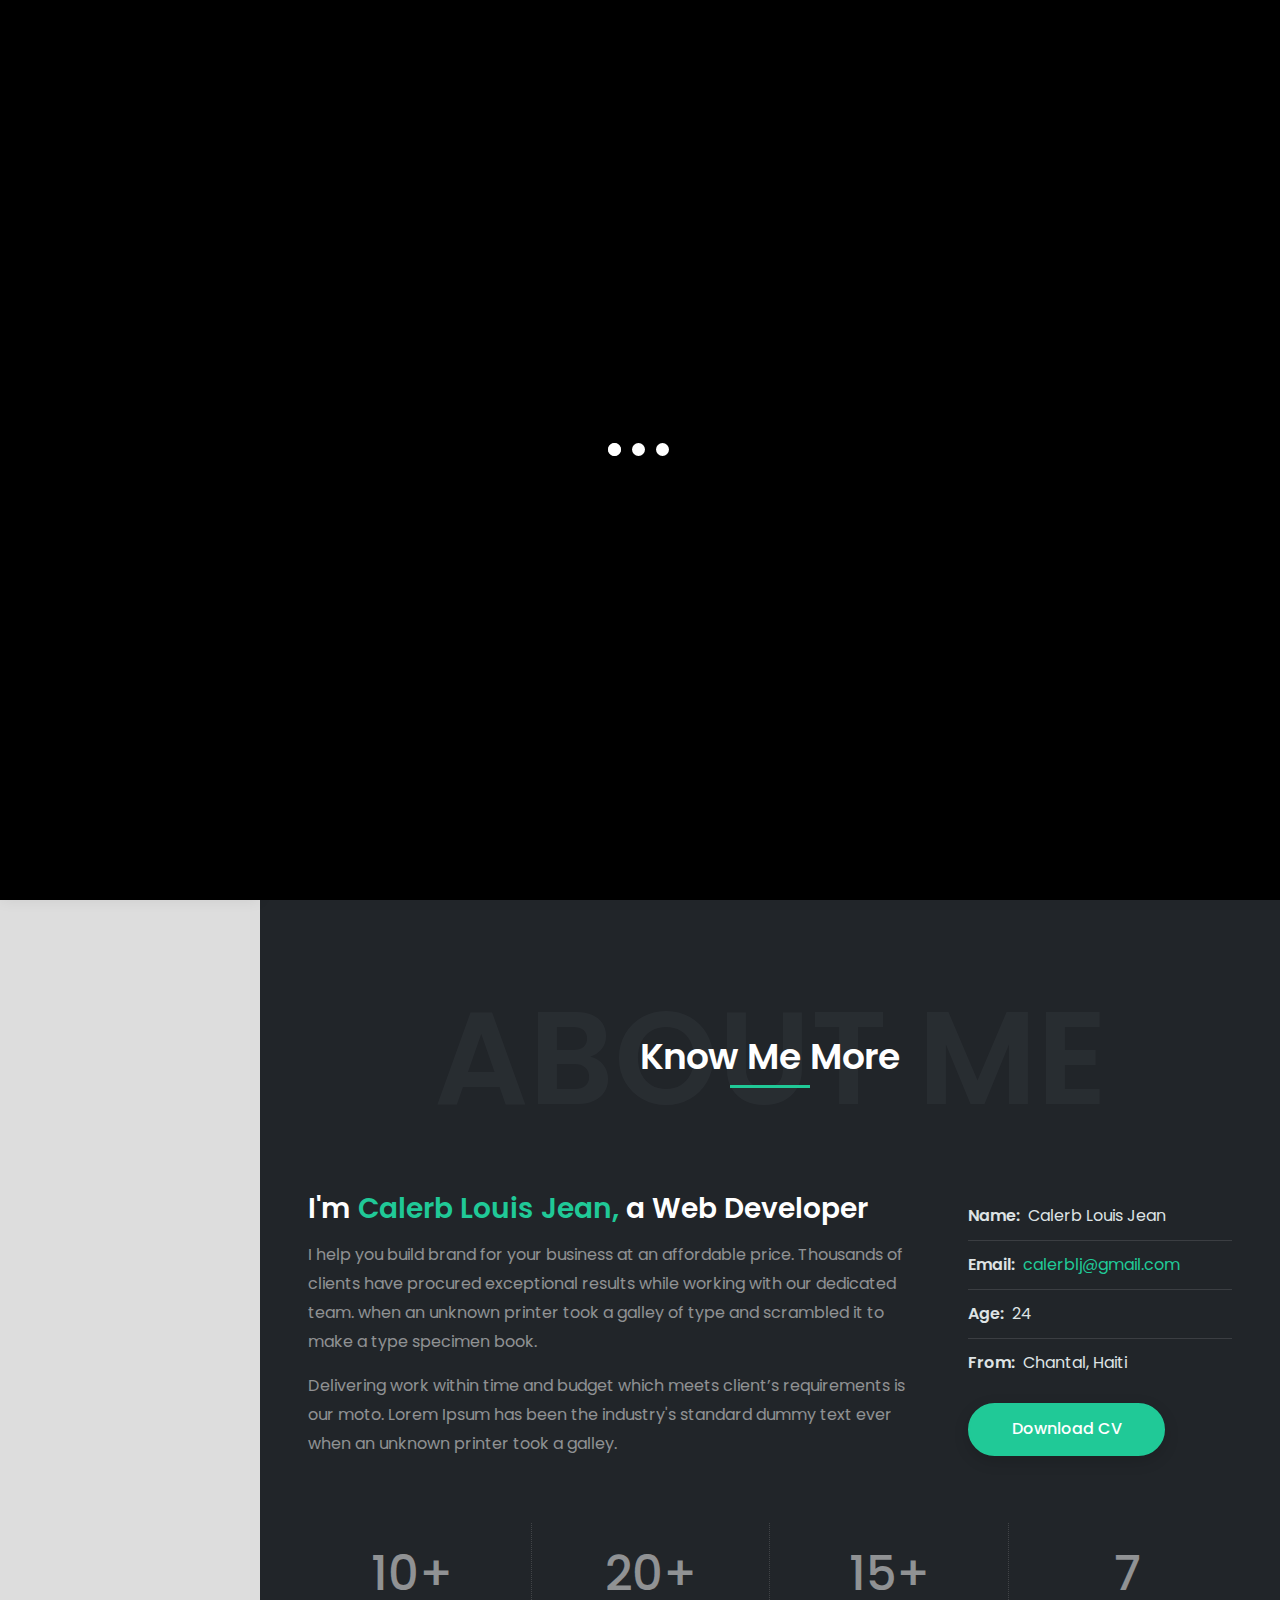
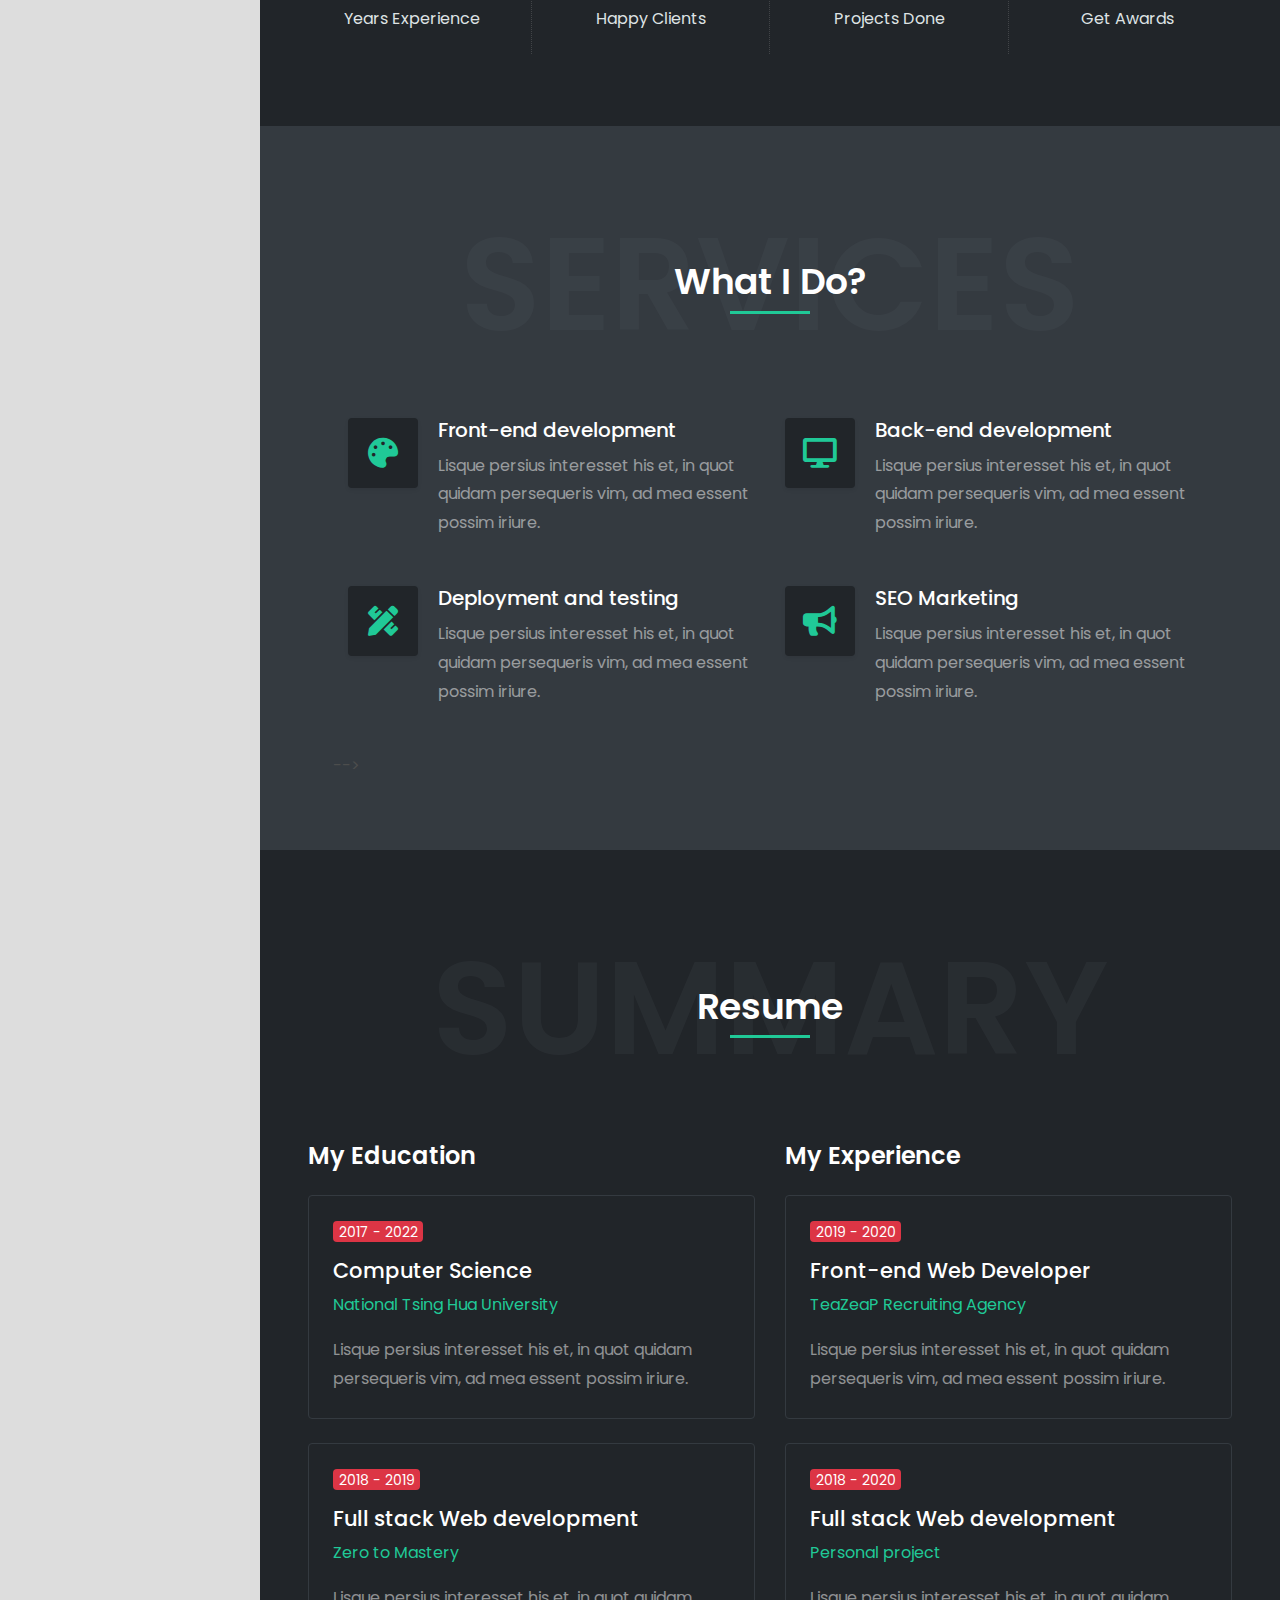
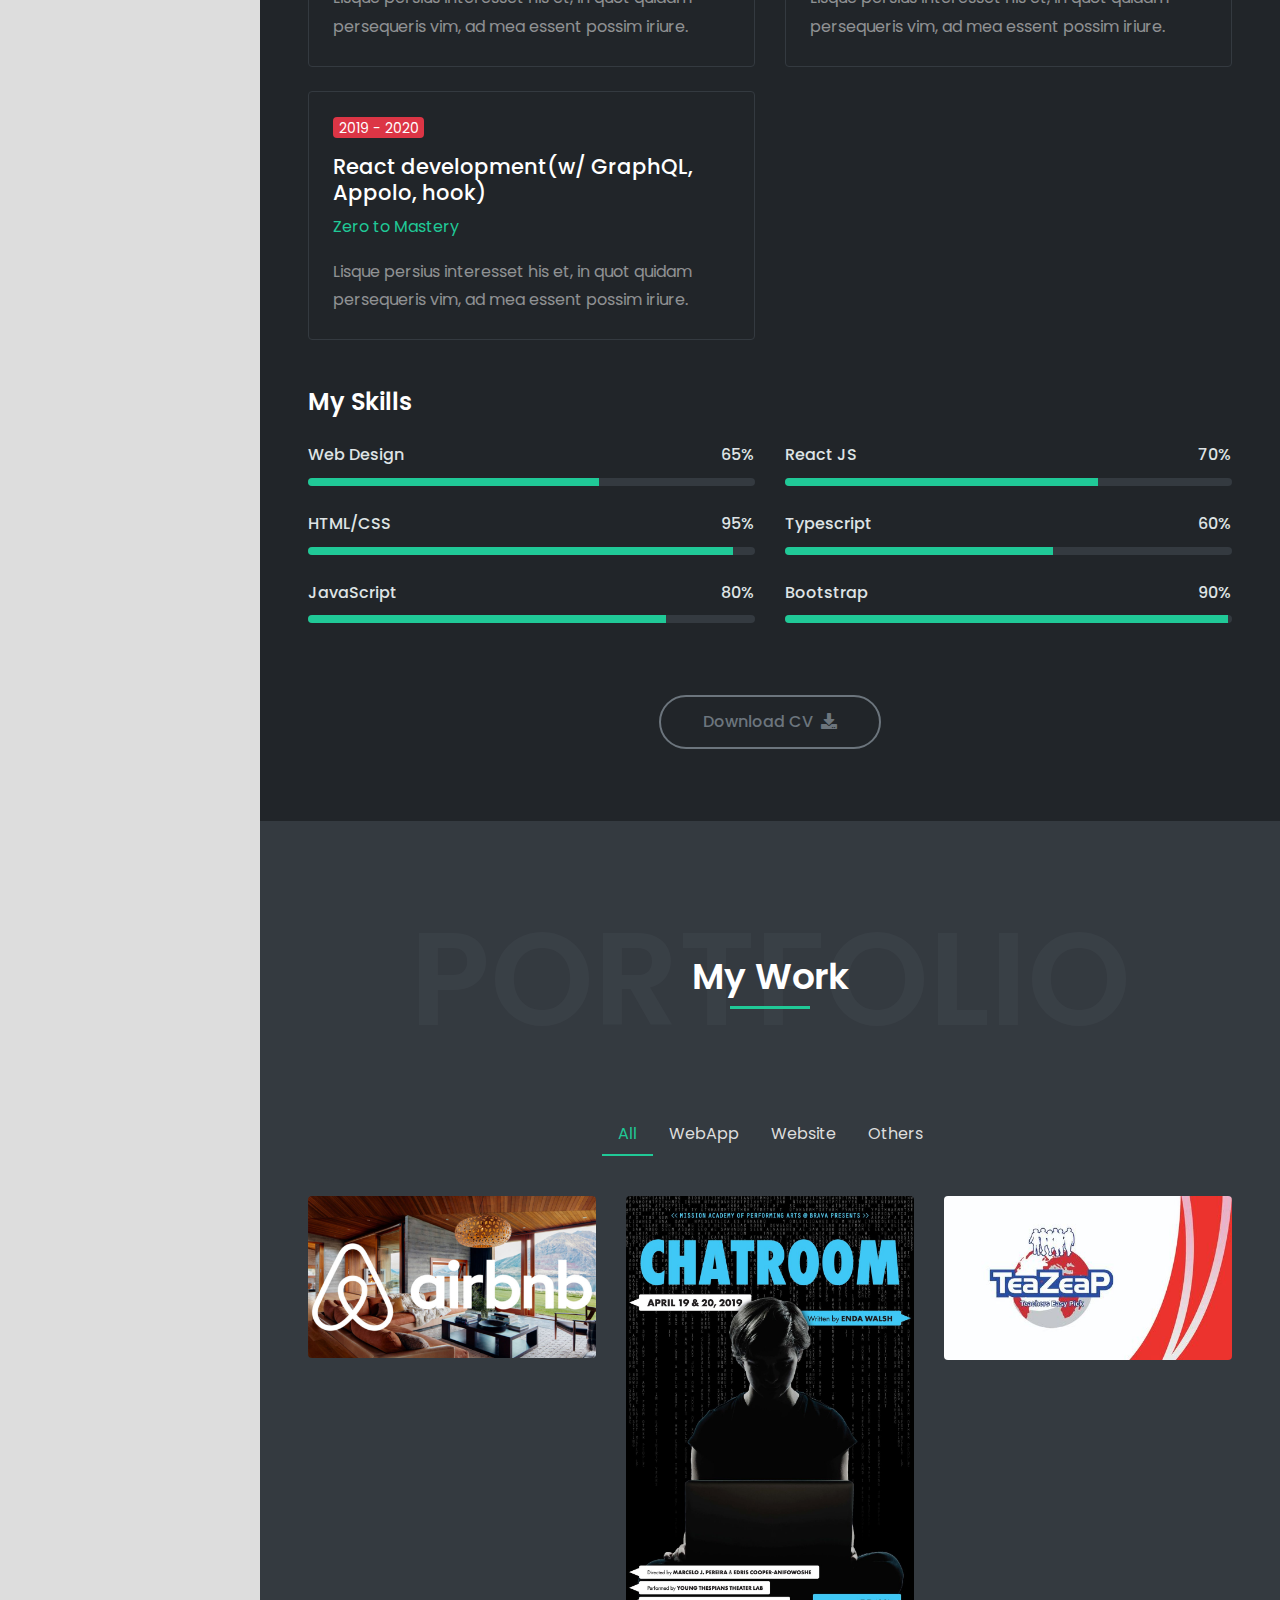
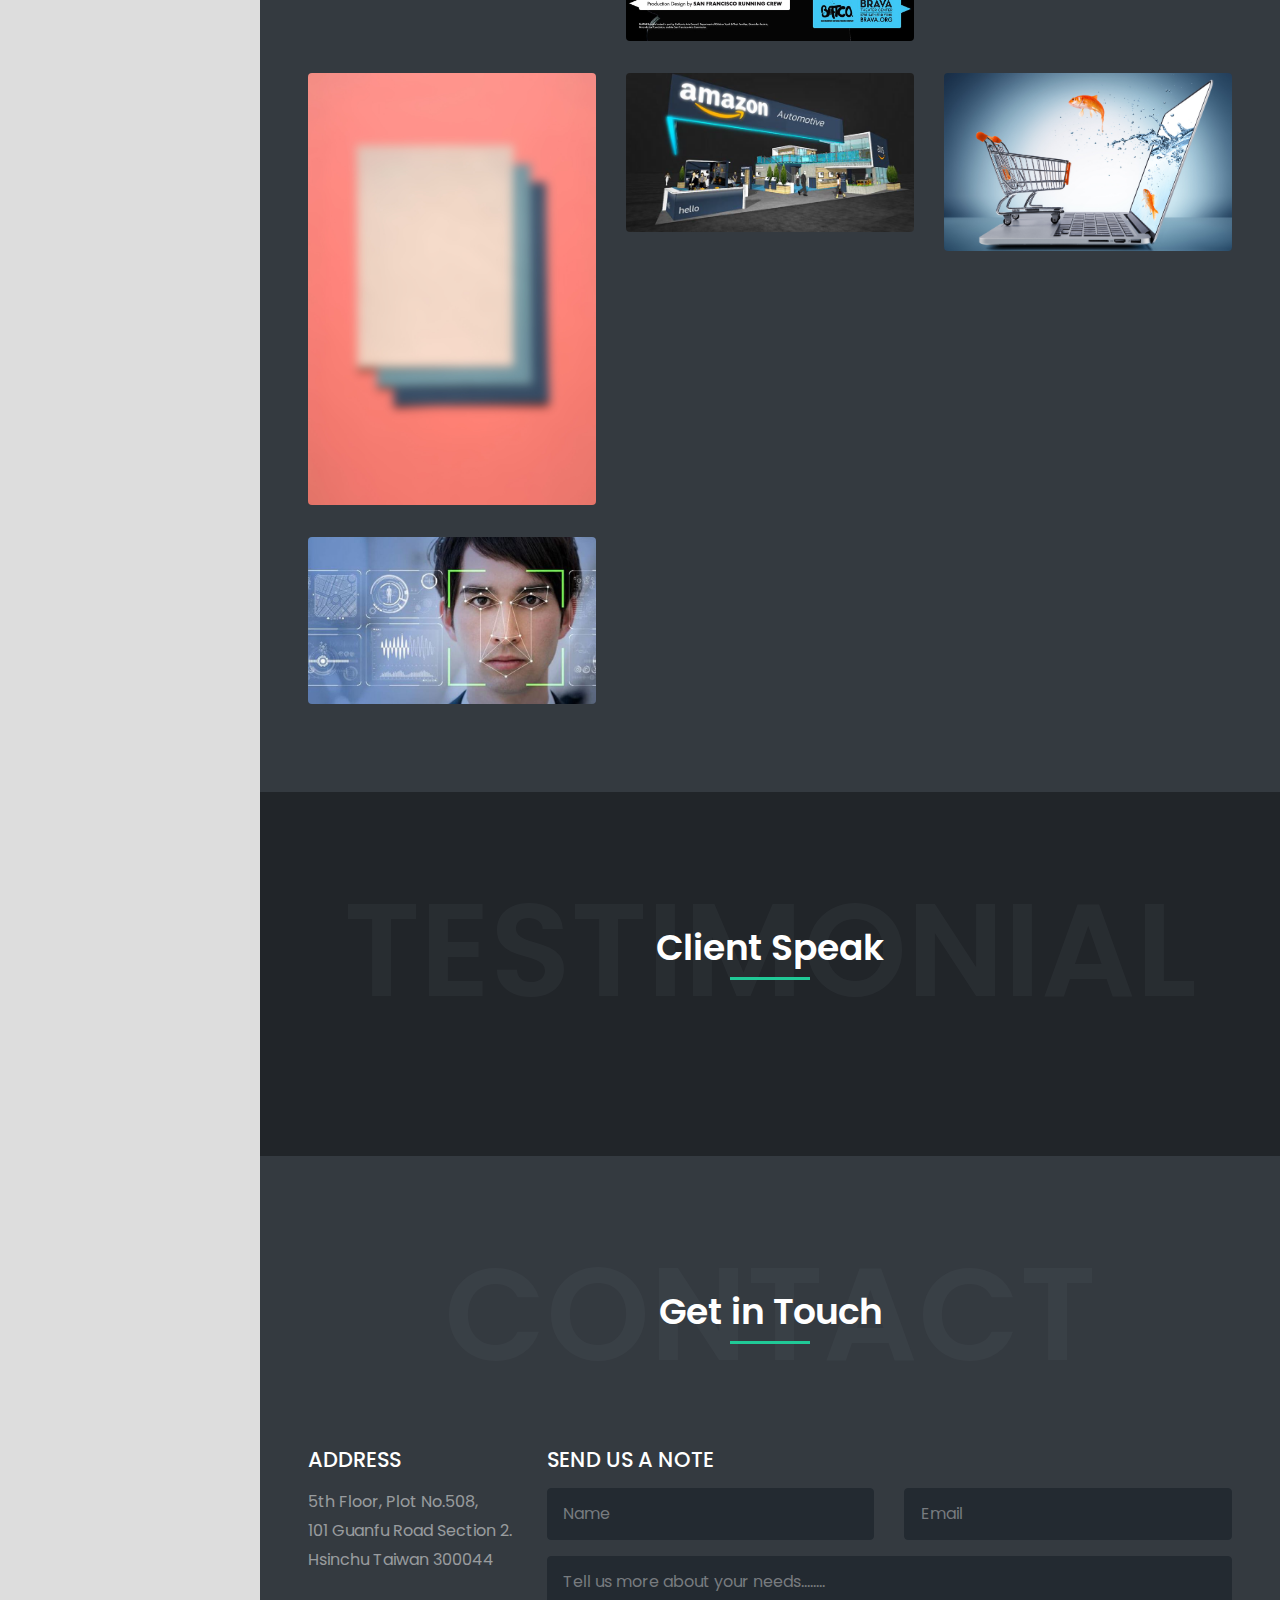
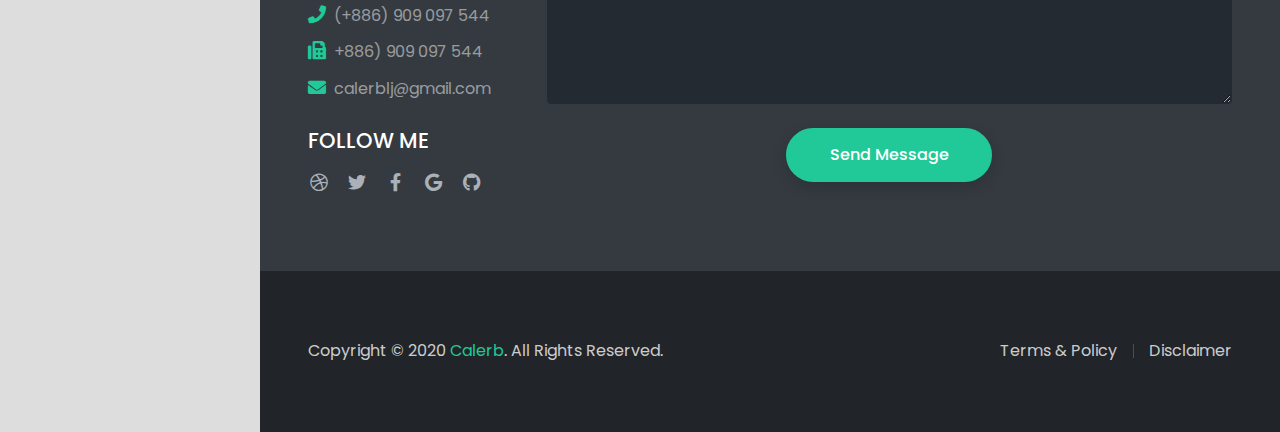
==== commit 024e8461: "Trial2" ====
--- a/HTML/index-dark.html
+++ b/HTML/index-dark.html
@@ -634,10 +634,6 @@
 <!-- Disclaimer Modal End -->
 
 <!-- JavaScript --> 
-<script
-  src="https://code.jquery.com/jquery-3.5.1.min.js"
-  integrity="sha256-9/aliU8dGd2tb6OSsuzixeV4y/faTqgFtohetphbbj0="
-  crossorigin="anonymous"></script>
 <!-- <script src="vendor/jquery/jquery.min.js"></script>  -->
 <script src="vendor/bootstrap/js/bootstrap.bundle.min.js"></script> 
 <!-- Easing --> 
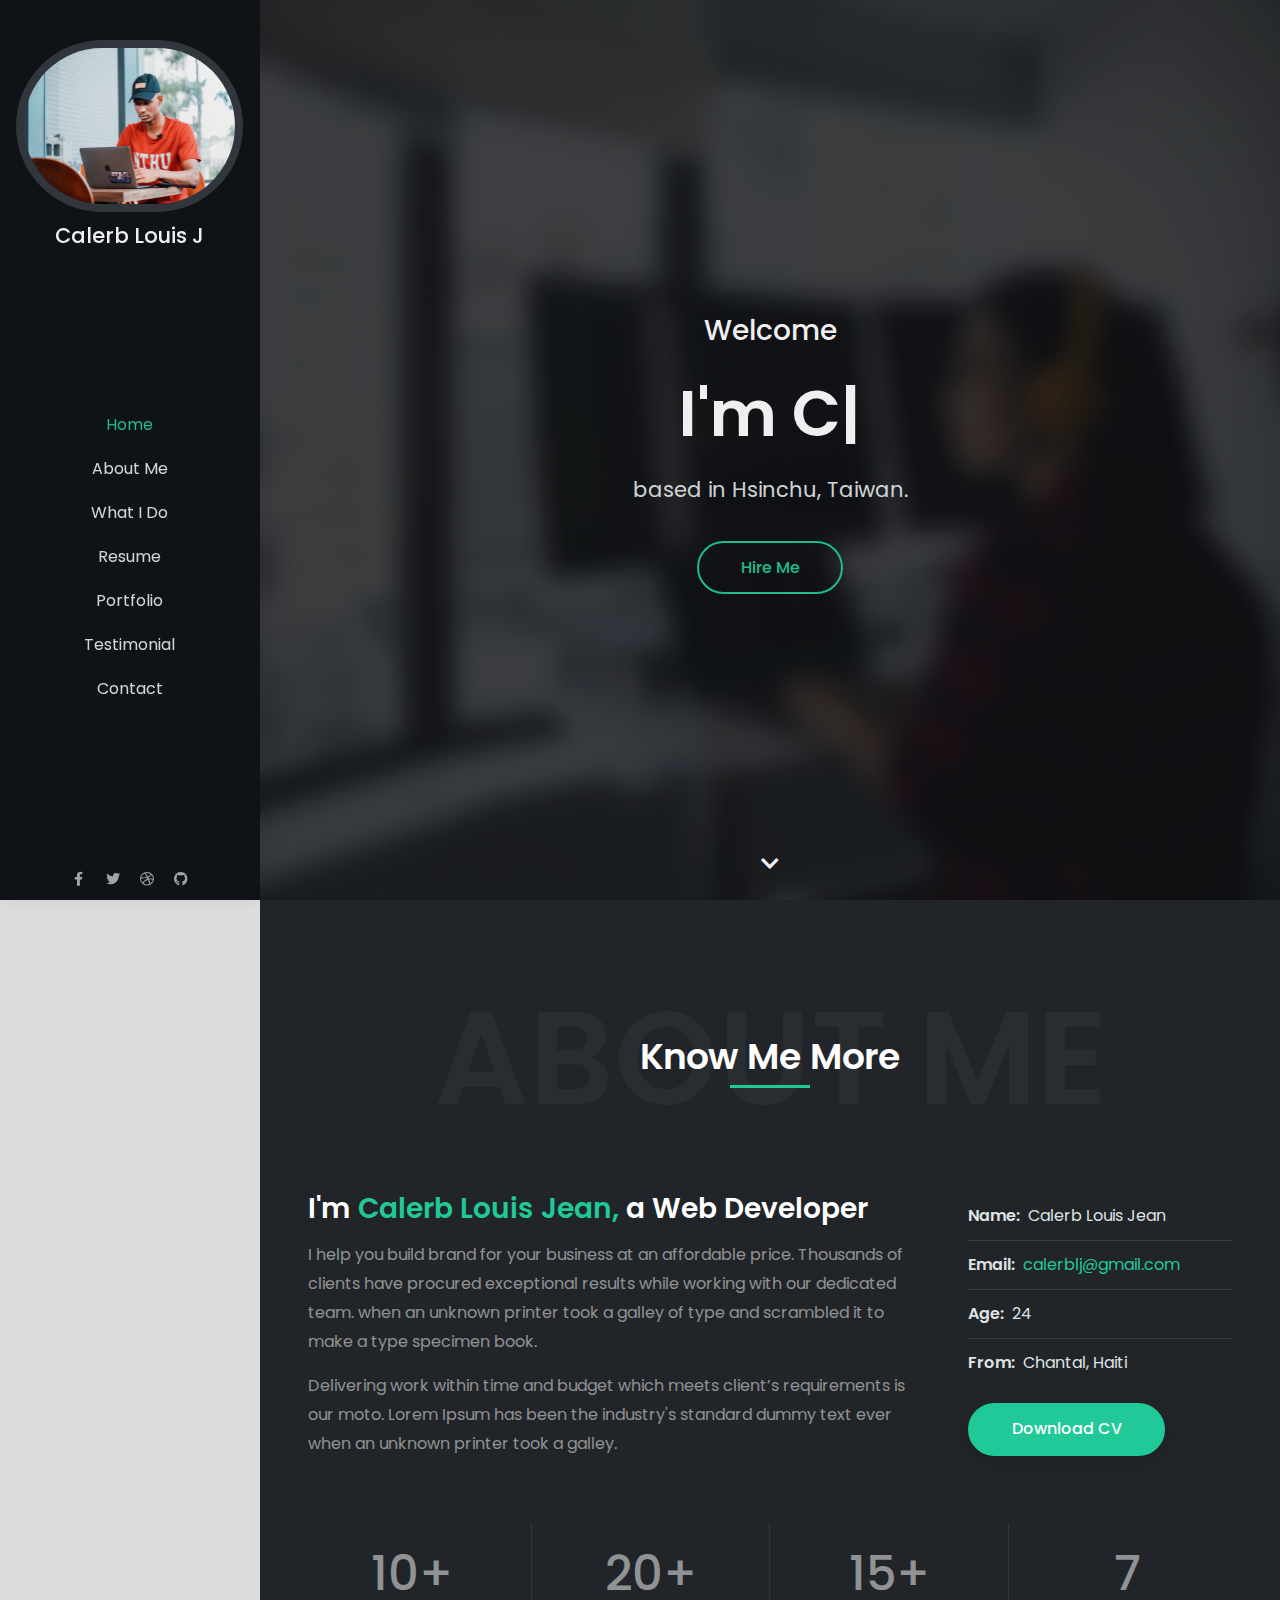
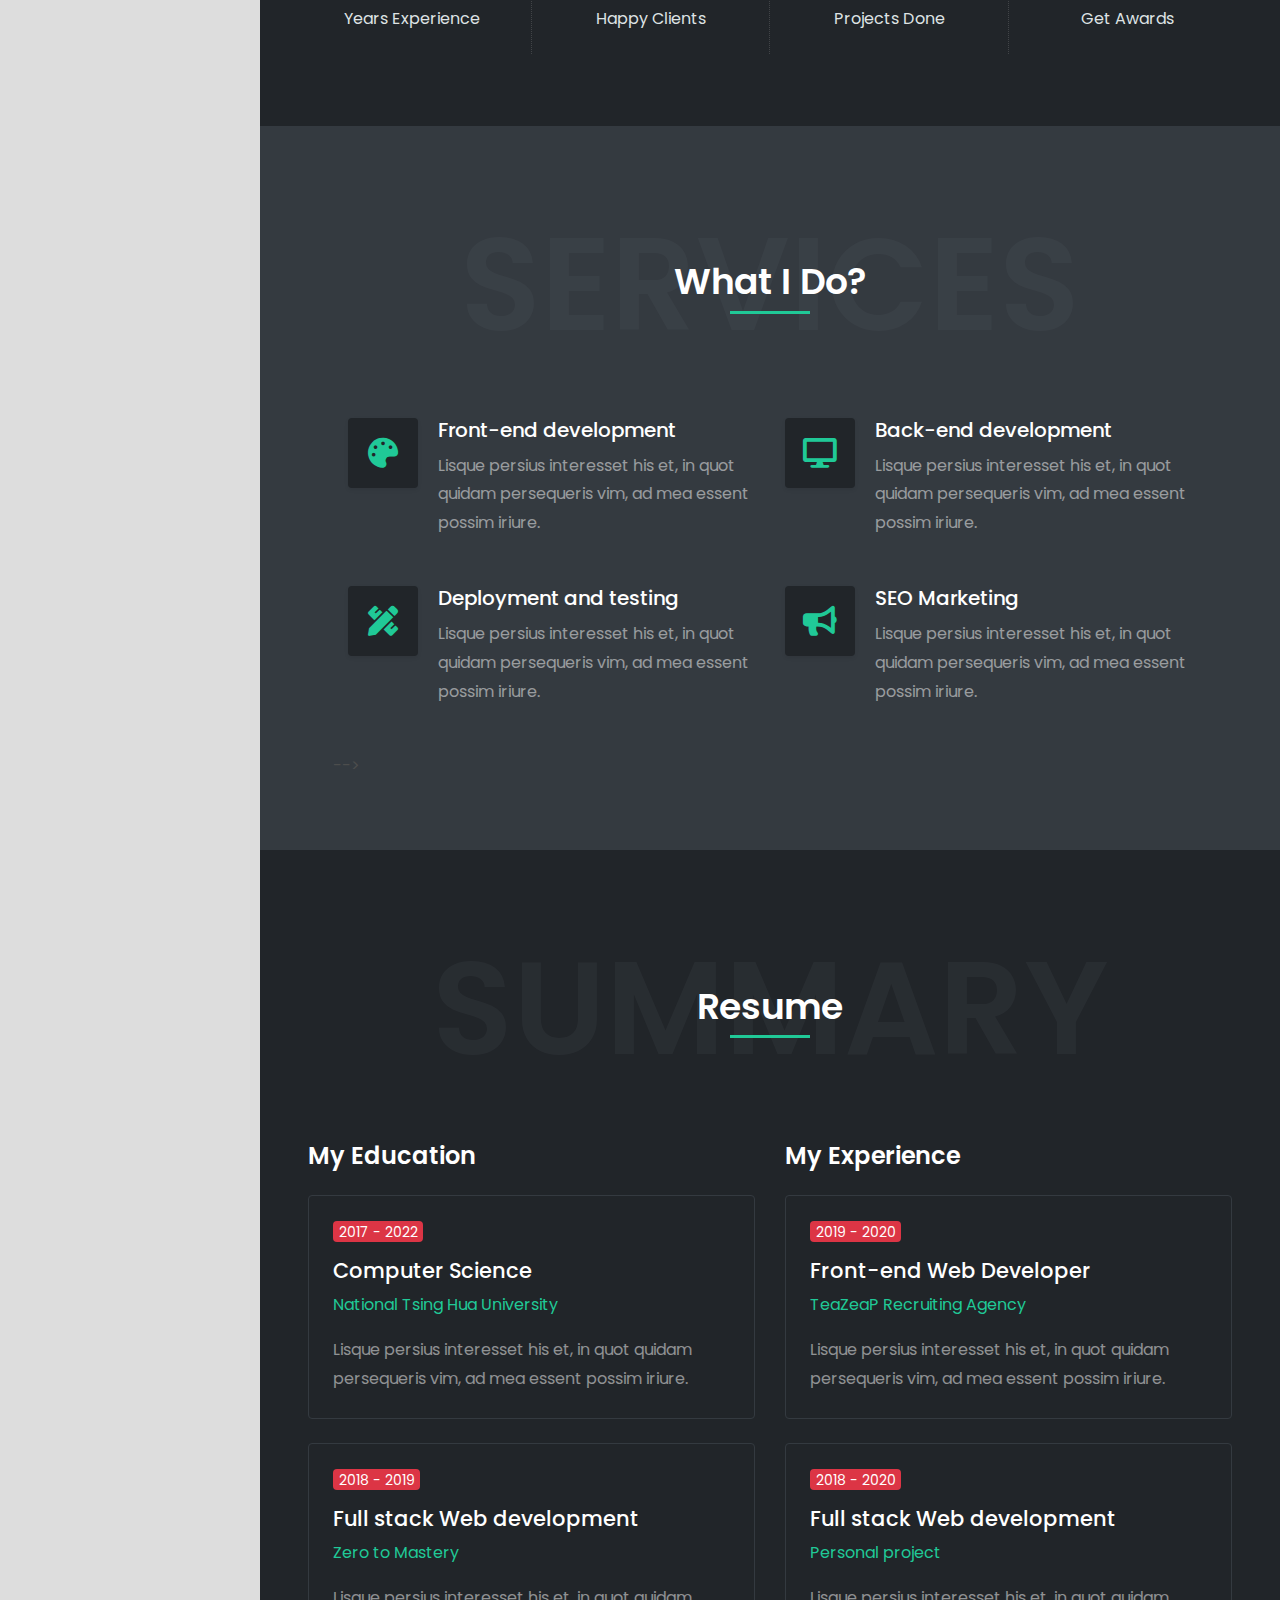
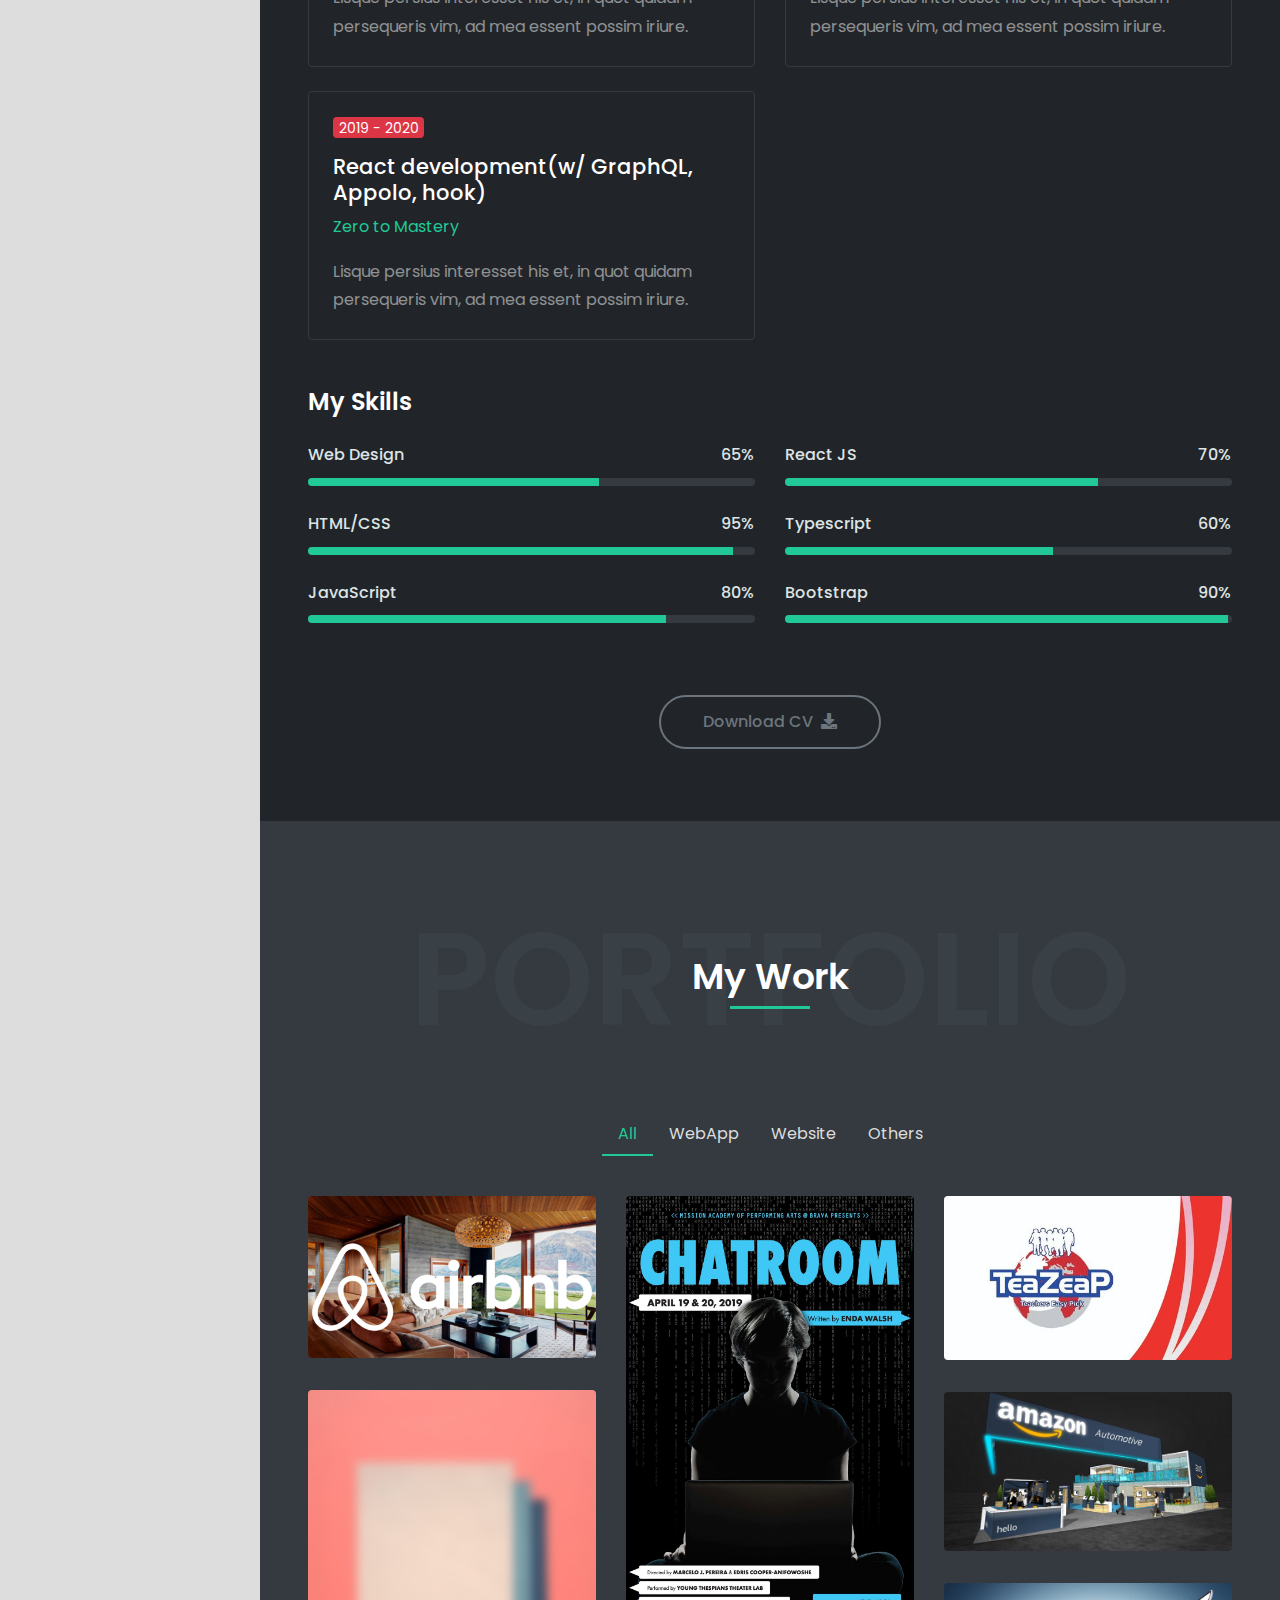
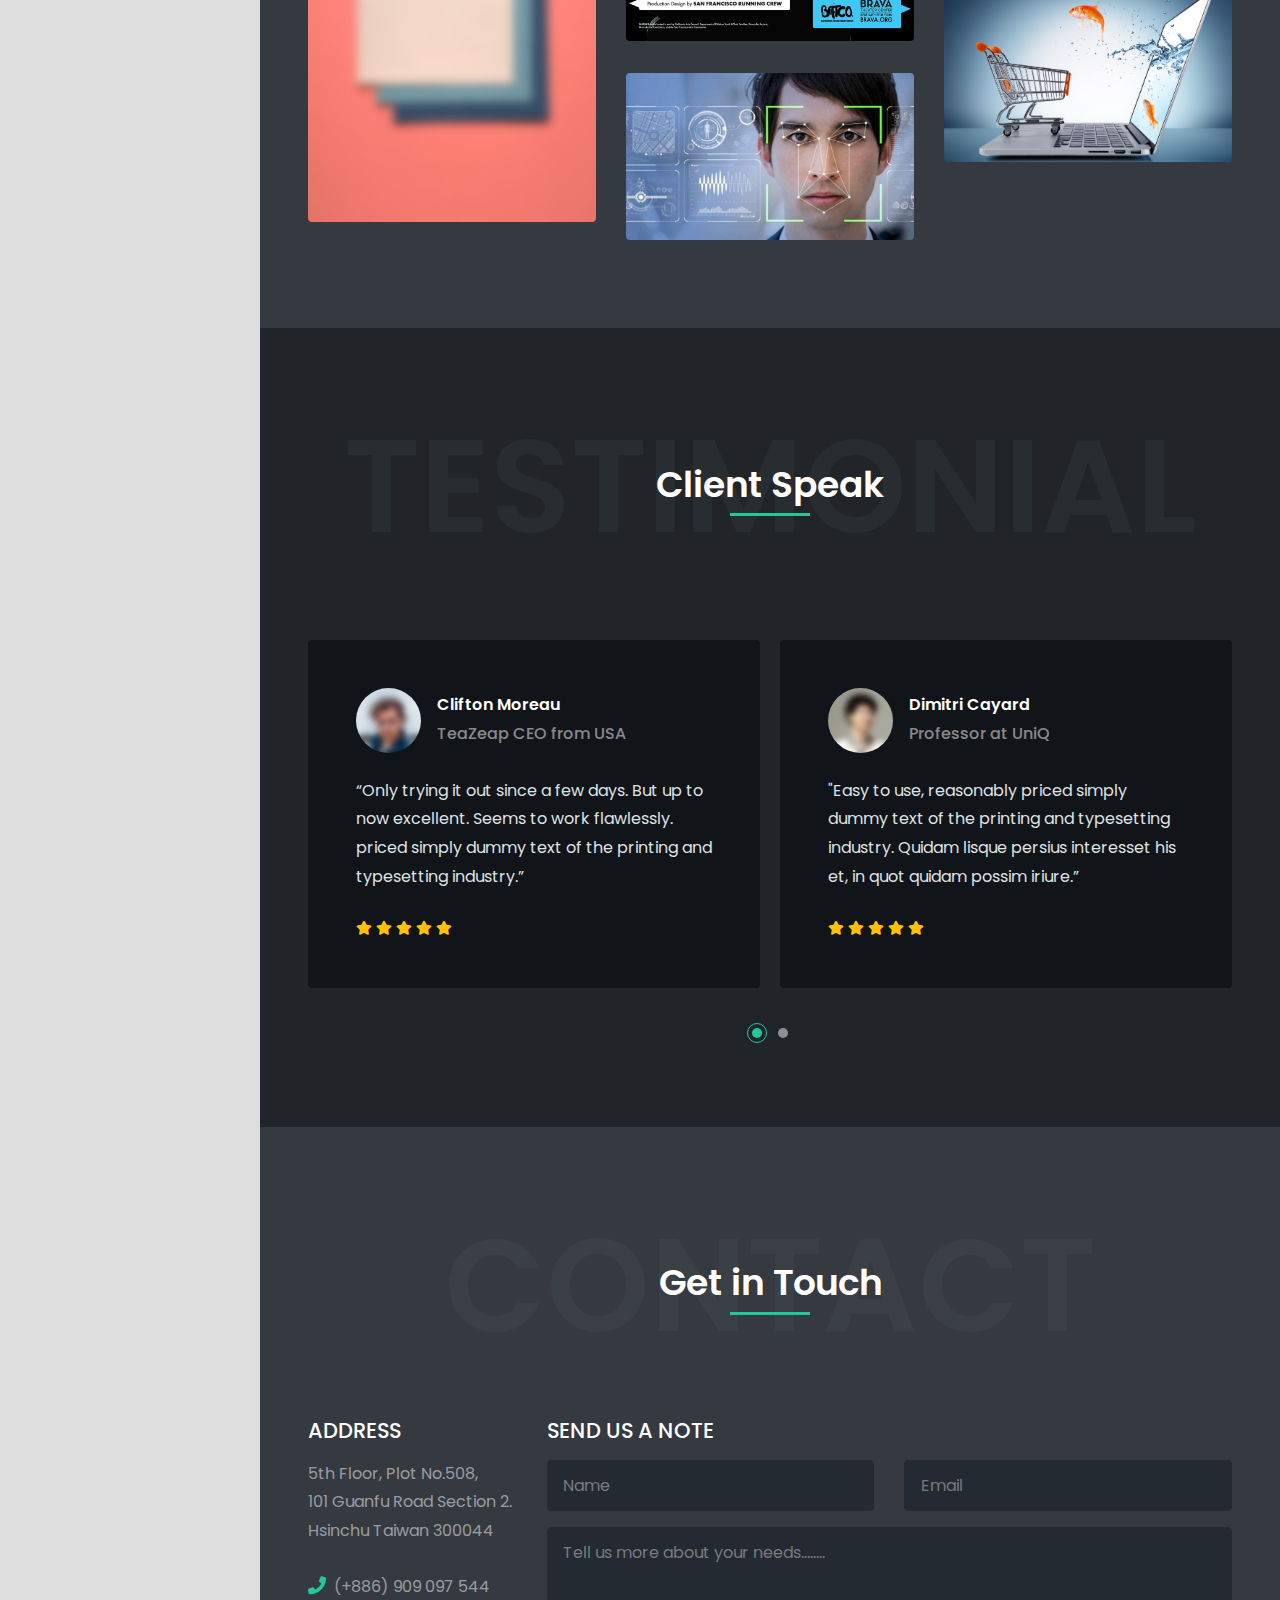
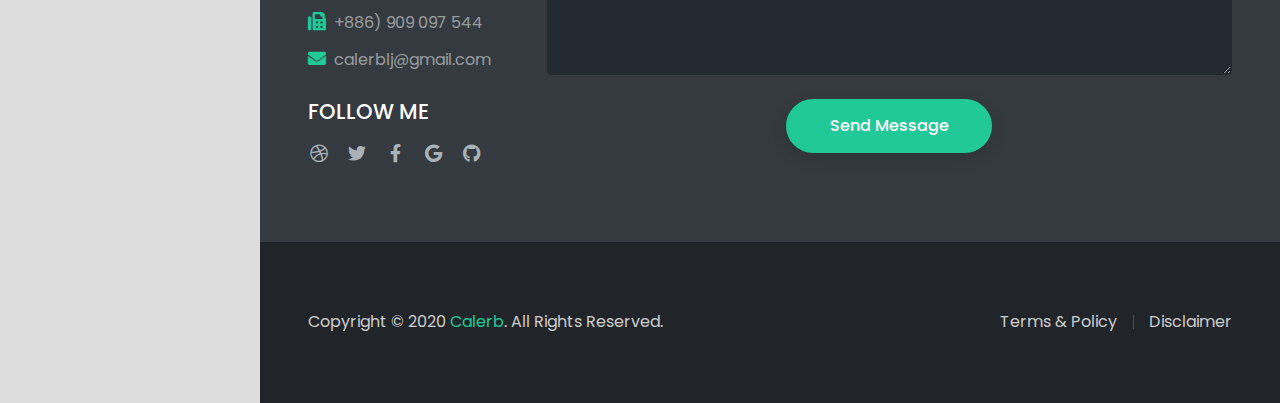
==== commit 0e066c45: "Trial3" ====
--- a/HTML/index-dark.html
+++ b/HTML/index-dark.html
@@ -634,7 +634,7 @@
 <!-- Disclaimer Modal End -->
 
 <!-- JavaScript --> 
-<!-- <script src="vendor/jquery/jquery.min.js"></script>  -->
+<script src="vendor/jquery/jquery.min.js"></script> 
 <script src="vendor/bootstrap/js/bootstrap.bundle.min.js"></script> 
 <!-- Easing --> 
 <script src="vendor/jquery.easing/jquery.easing.min.js"></script> 
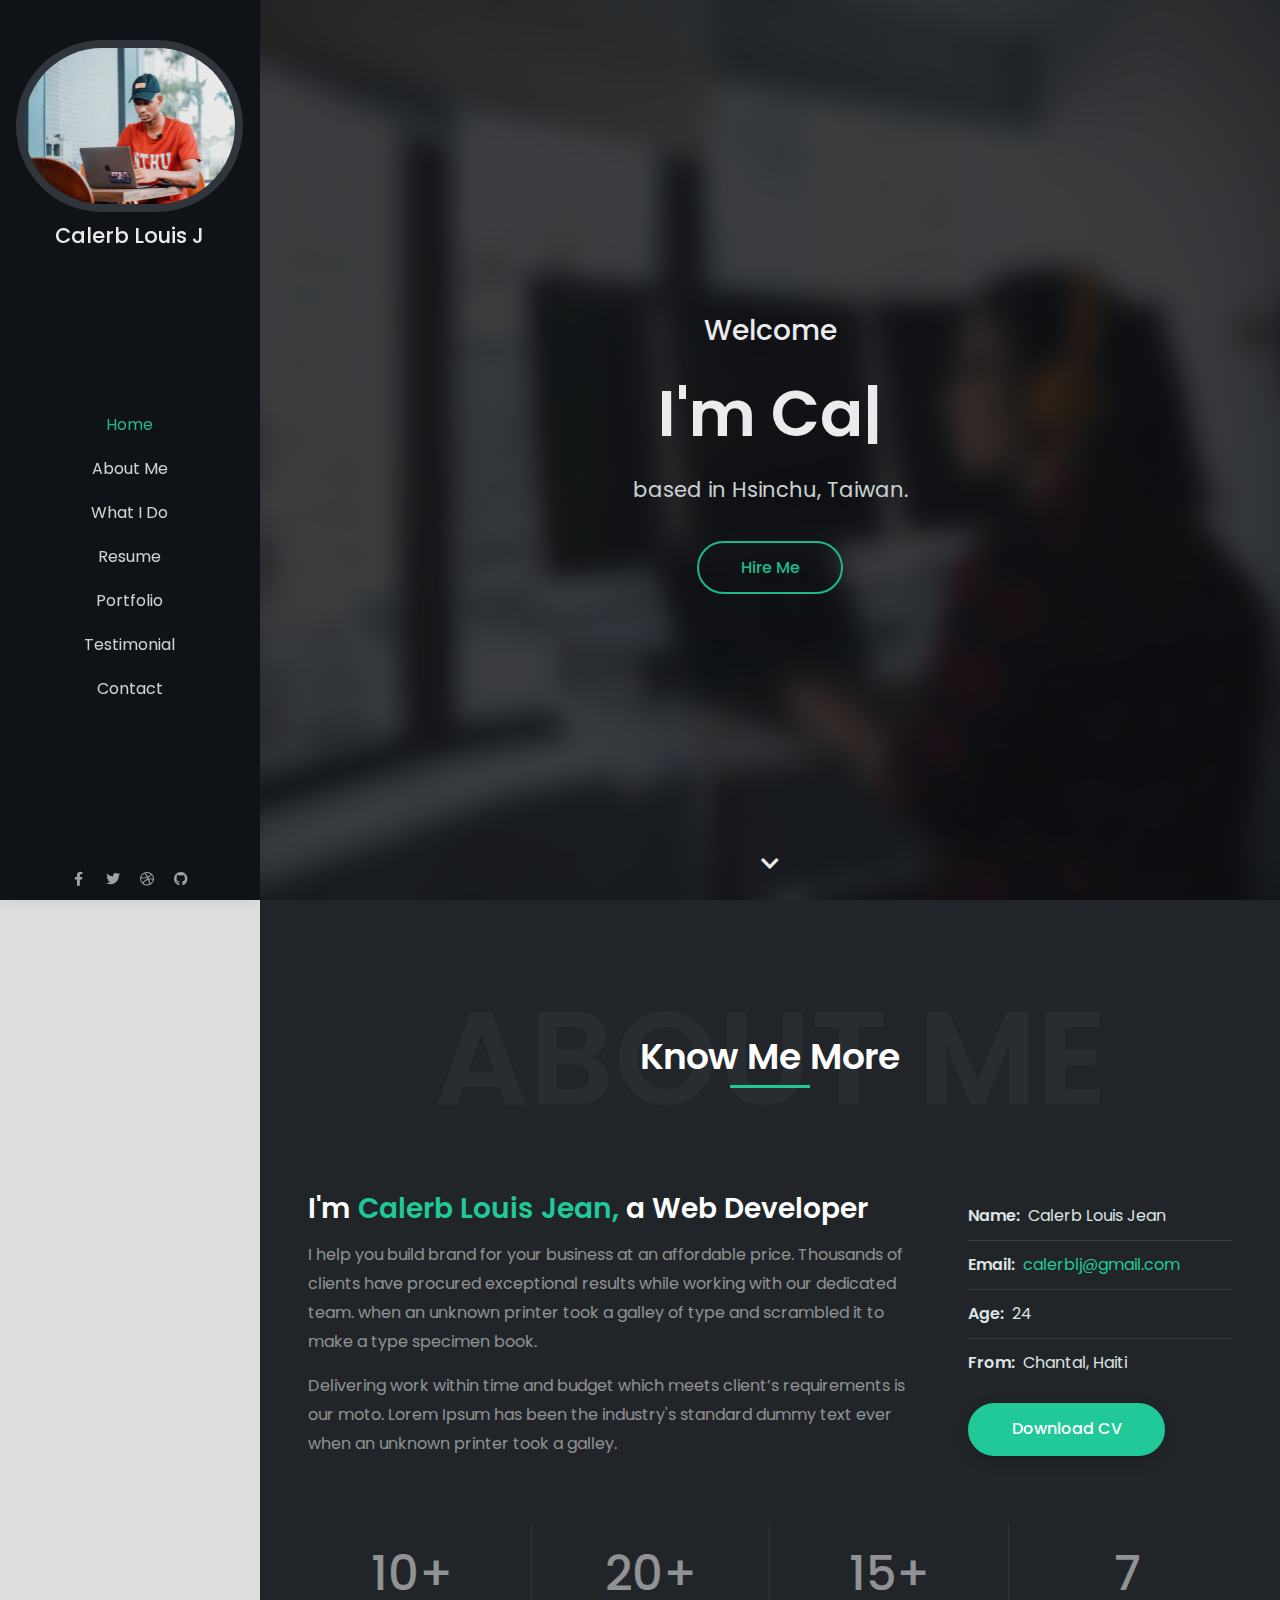
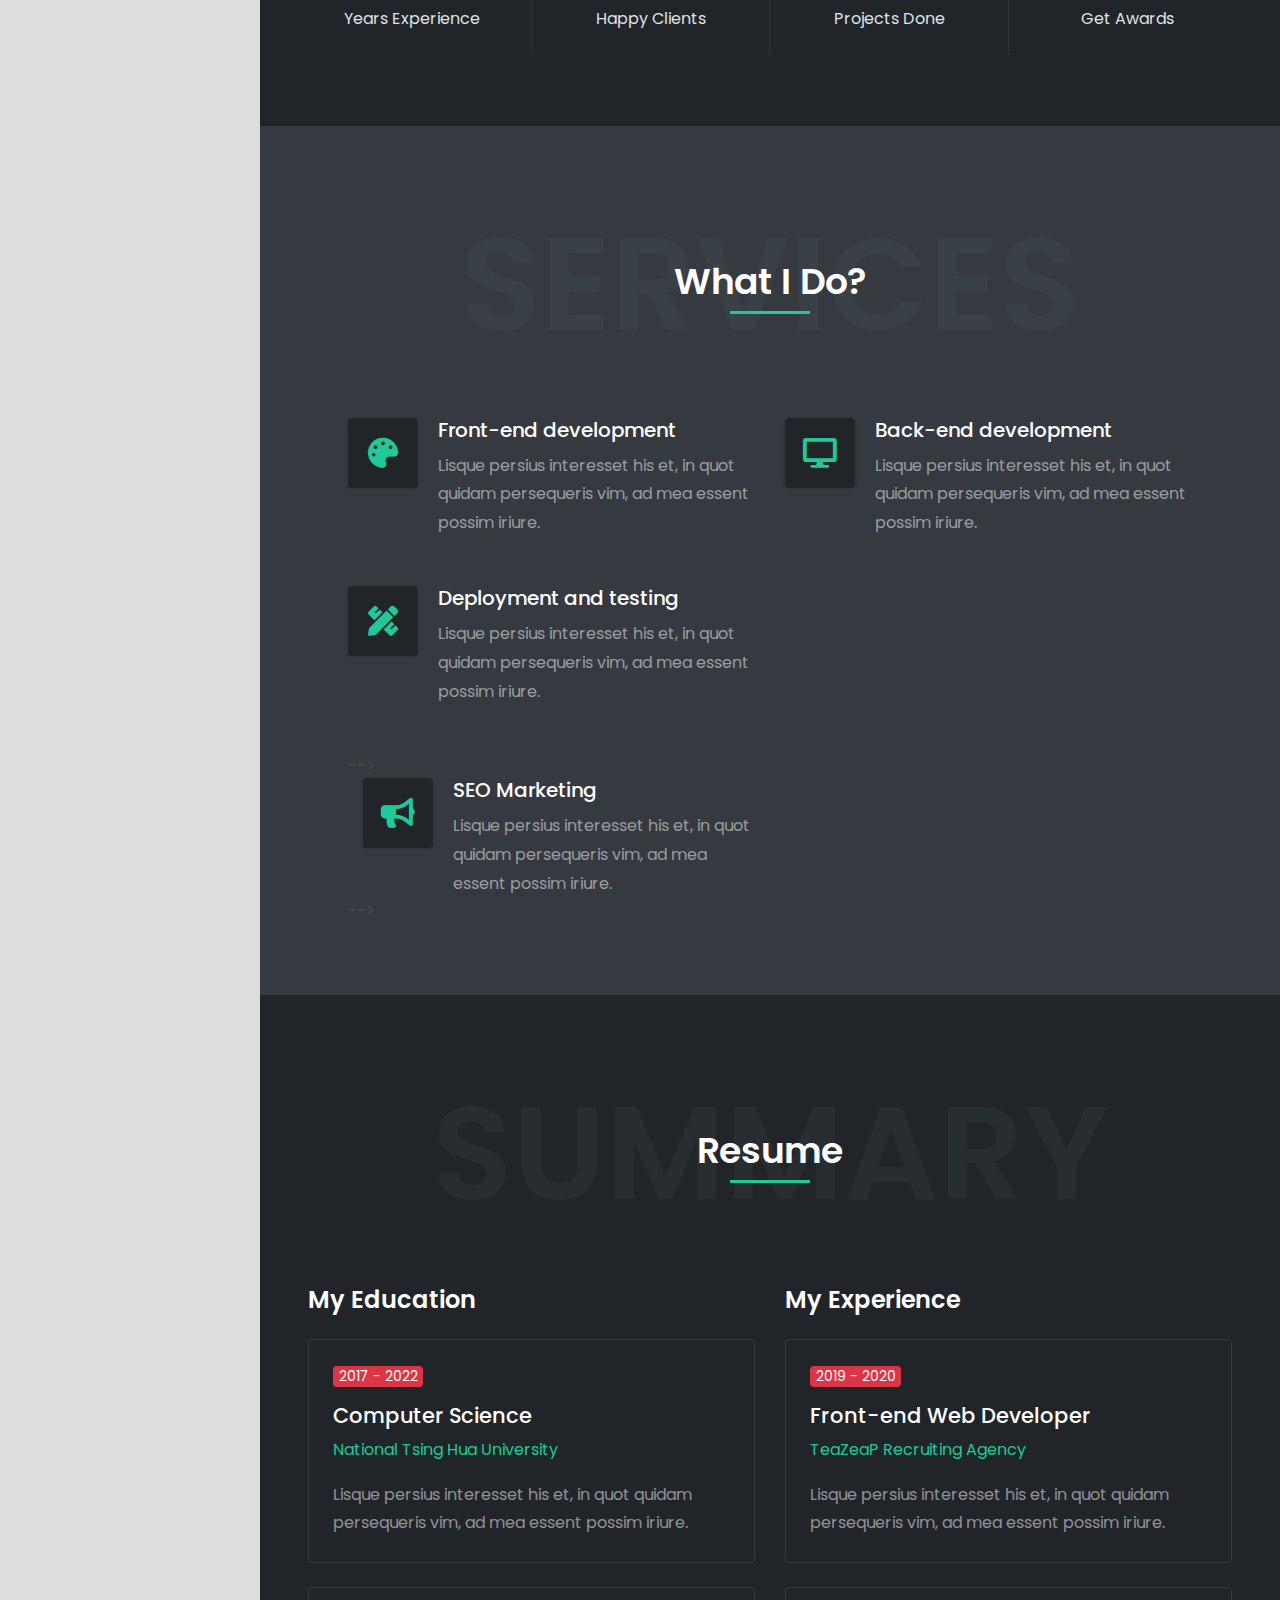
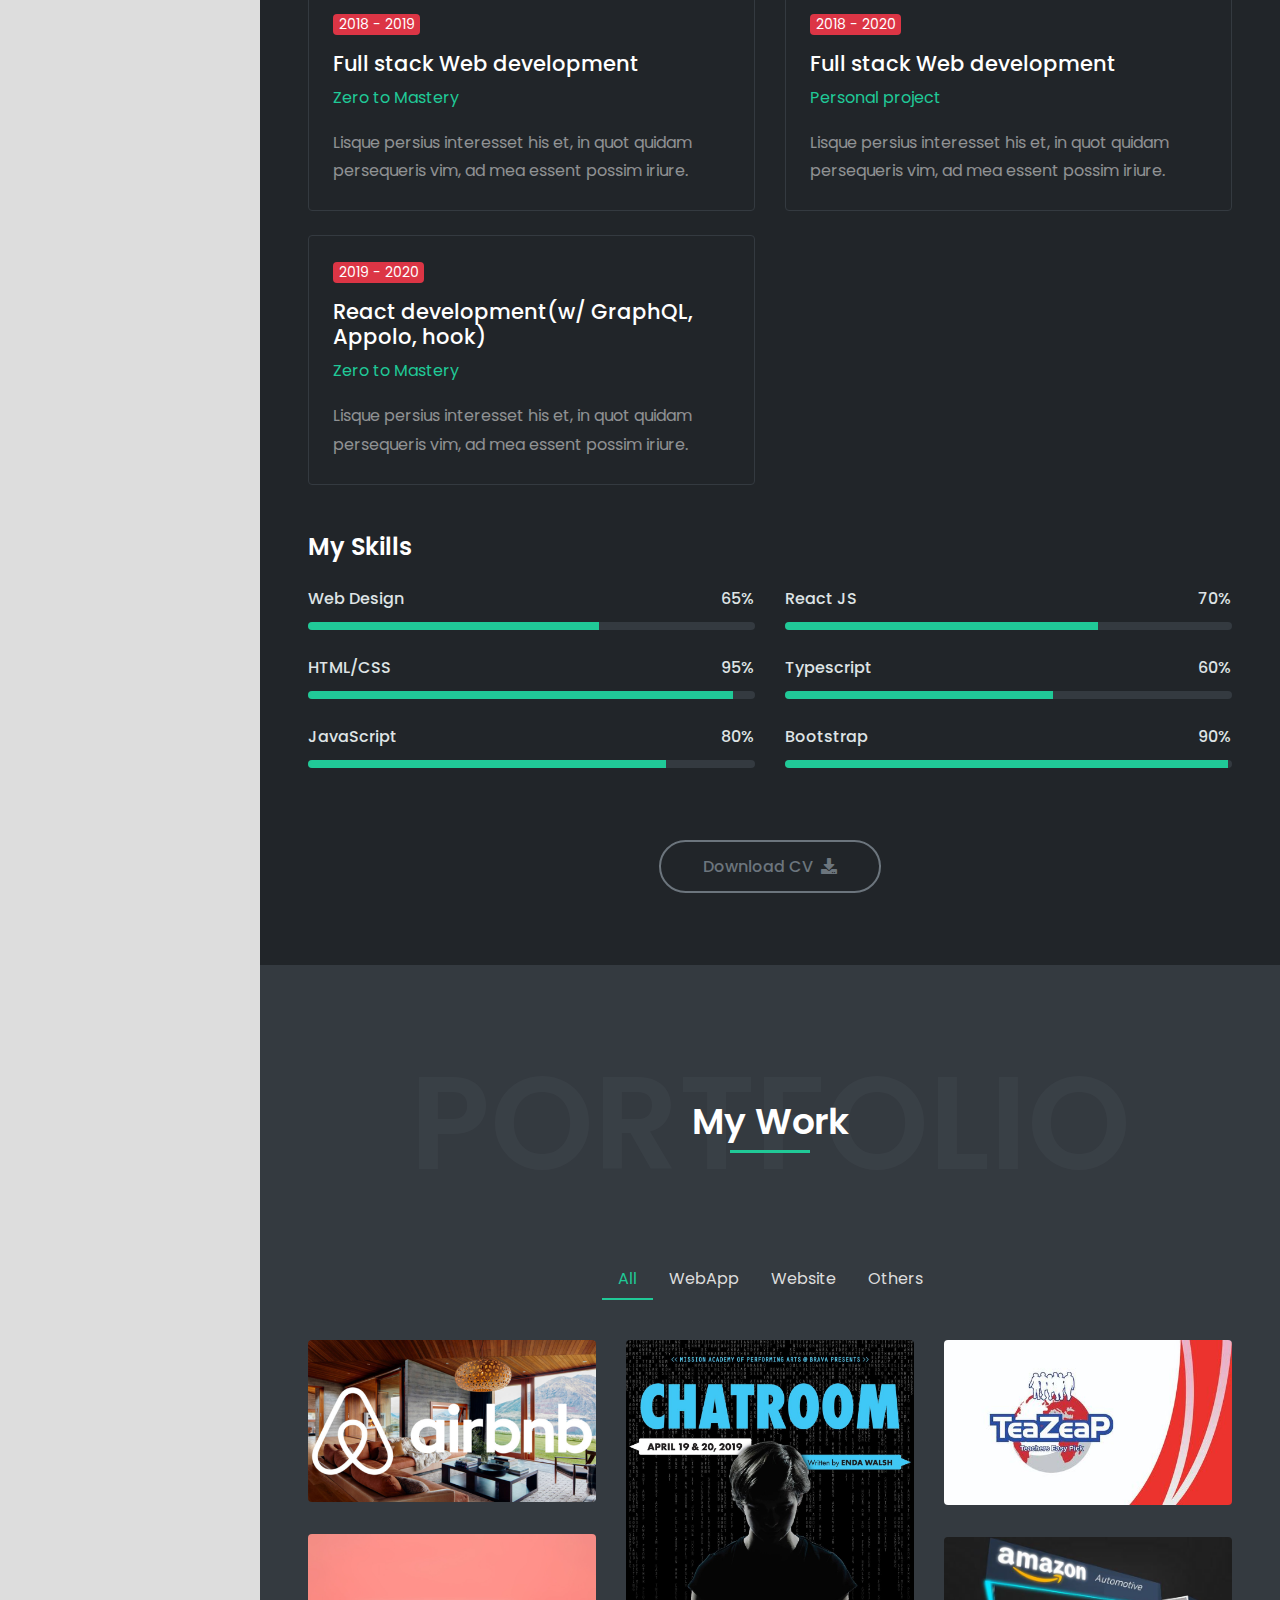
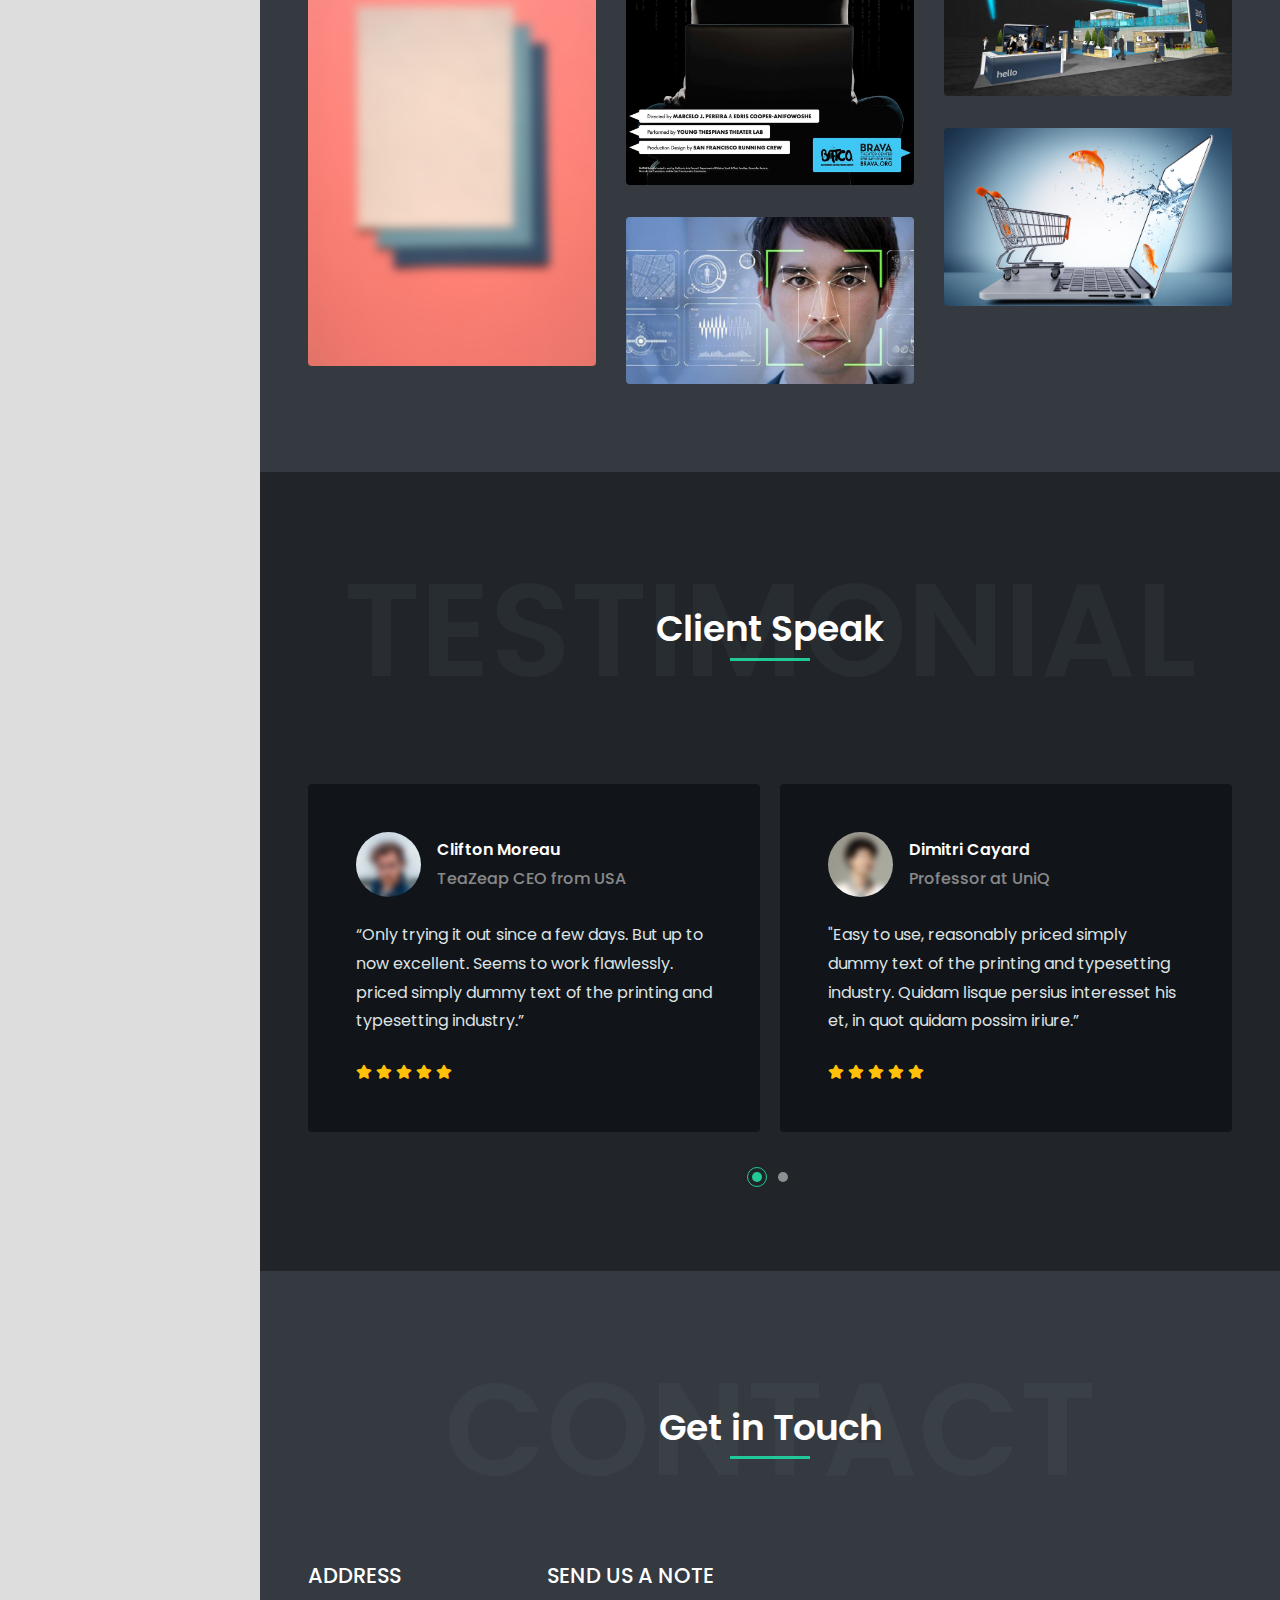
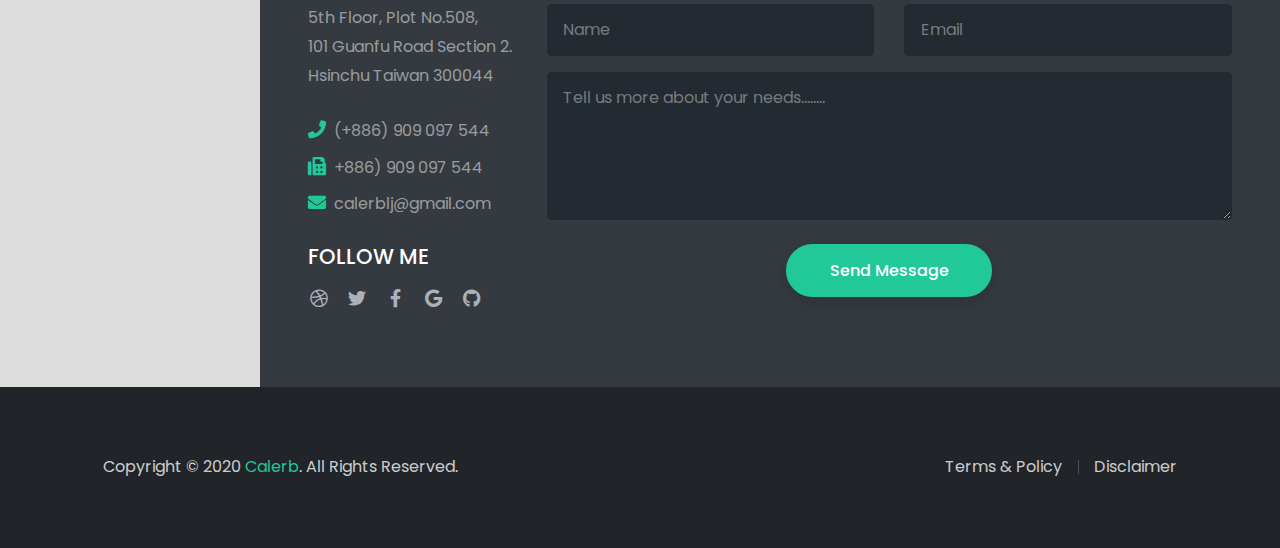
==== commit f1138441: "update presentation" ====
--- a/HTML/index-dark.html
+++ b/HTML/index-dark.html
@@ -97,10 +97,9 @@
             <div class="row">
               <div class="col-12 text-center">
                 <div class="typed-strings">
-                  <p>I'm Calerb Louis Jean</p>
-                  <p>I'm a Web Developer.</p>
-                  <p>I'm a React Developer.</p>
-                  <p>I do fun stuf.</p>
+                  <p>I'm Calerb</p>
+                  <p>I'm a Web Developer</p>
+                  <p>I use React for user Friendly</p>
                 </div>
                 <p class="text-7 font-weight-500 text-white mb-2 mb-md-3">Welcome</p>
                 <h2 class="text-16 font-weight-600 text-white mb-2 mb-md-3"><span class="typed"></span></h2>
@@ -209,19 +208,6 @@
                   <p class="text-white-50 mb-0">Lisque persius interesset his et, in quot quidam persequeris vim, ad mea essent possim iriure.</p>
                 </div>
               </div>
-              <!-- <div class="col-md-6">
-                <div class="featured-box style-3 mb-5">
-                  <div class="featured-box-icon text-primary bg-dark-1 shadow-sm rounded"> <i class="fas fa-paint-brush"></i> </div>
-                  <h3 class="text-white">App Design &amp; Develop</h3>
-                  <p class="text-white-50 mb-0">Lisque persius interesset his et, in quot quidam persequeris vim, ad mea essent possim iriure.</p>
-                </div>
-              </div>
-              <div class="col-md-6">
-                <div class="featured-box style-3 mb-5 mb-md-0">
-                  <div class="featured-box-icon text-primary bg-dark-1 shadow-sm rounded"> <i class="fas fa-chart-area"></i> </div>
-                  <h3 class="text-white">Business Analysis</h3>
-                  <p class="text-white-50 mb-0">Lisque persius interesset his et, in quot quidam persequeris vim, ad mea essent possim iriure.</p>
-                </div>
               </div> -->
               <div class="col-md-6">
                 <div class="featured-box style-3 mb-0">
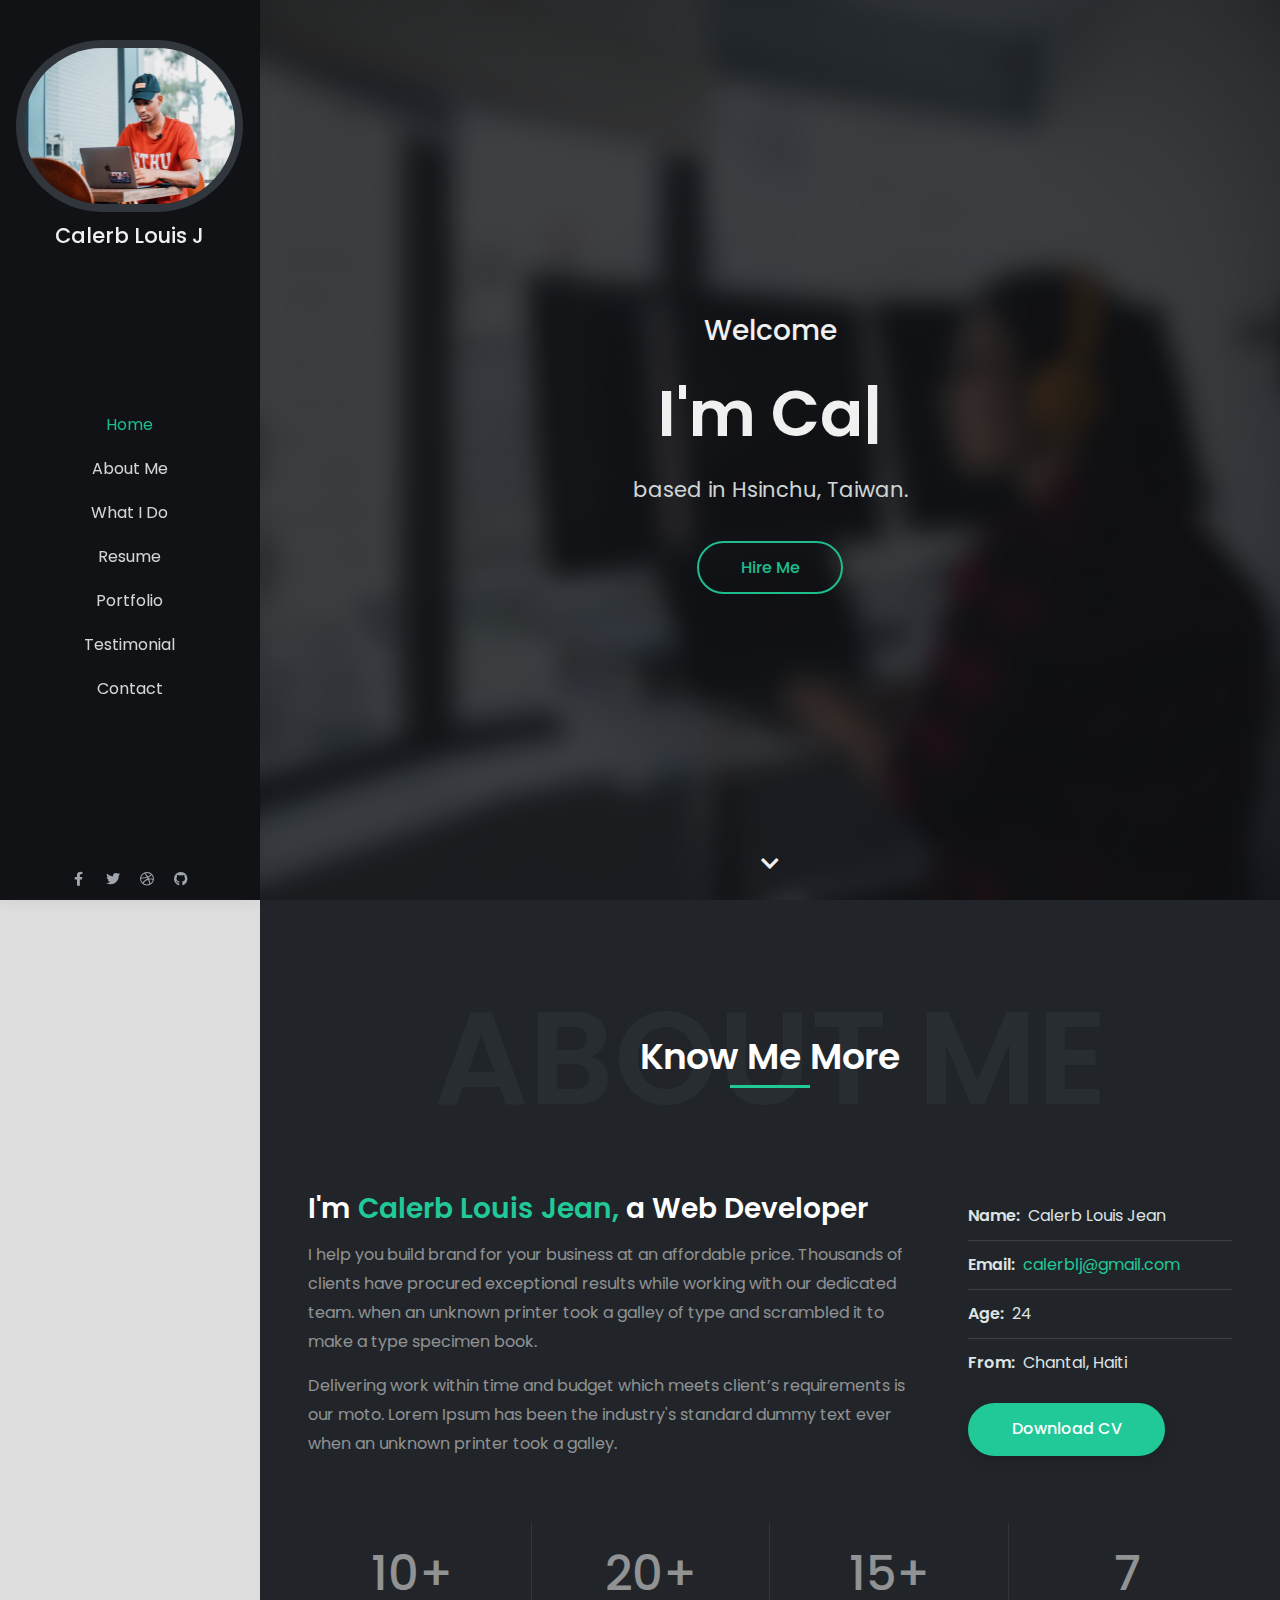
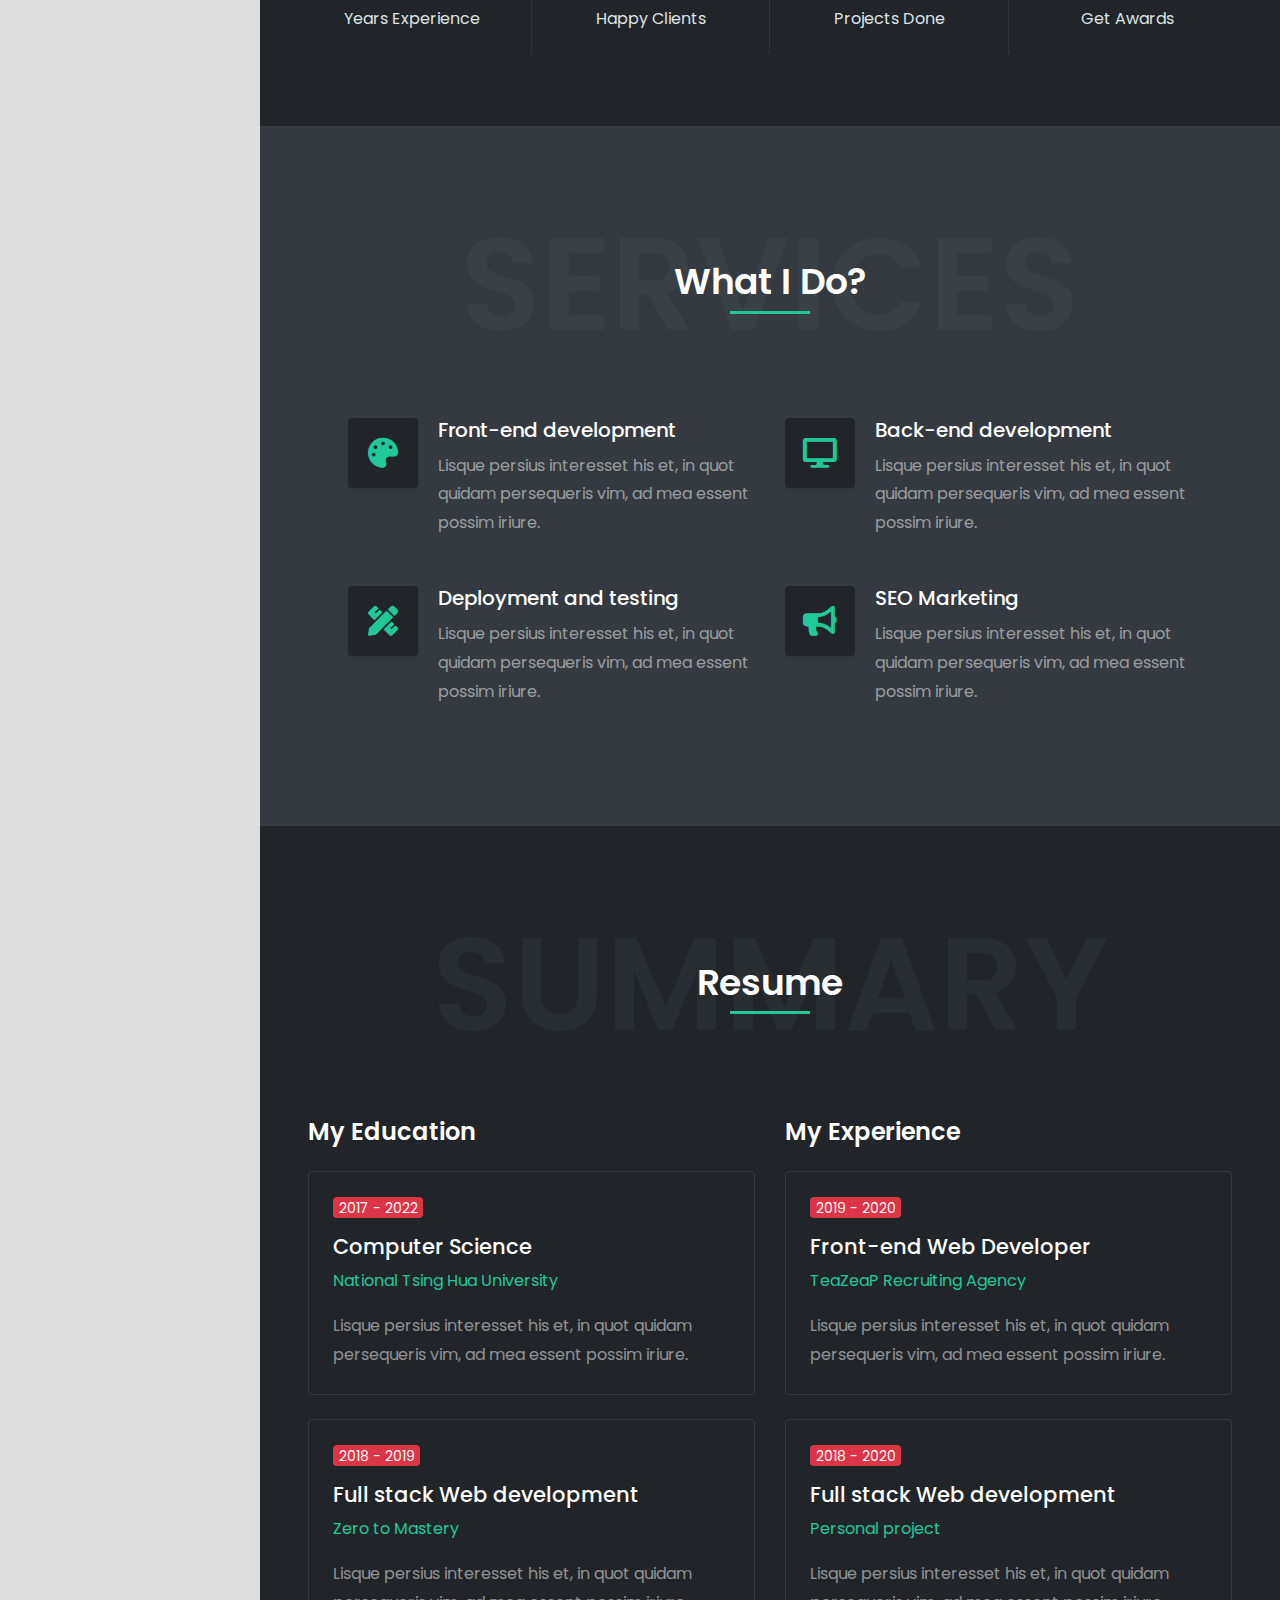
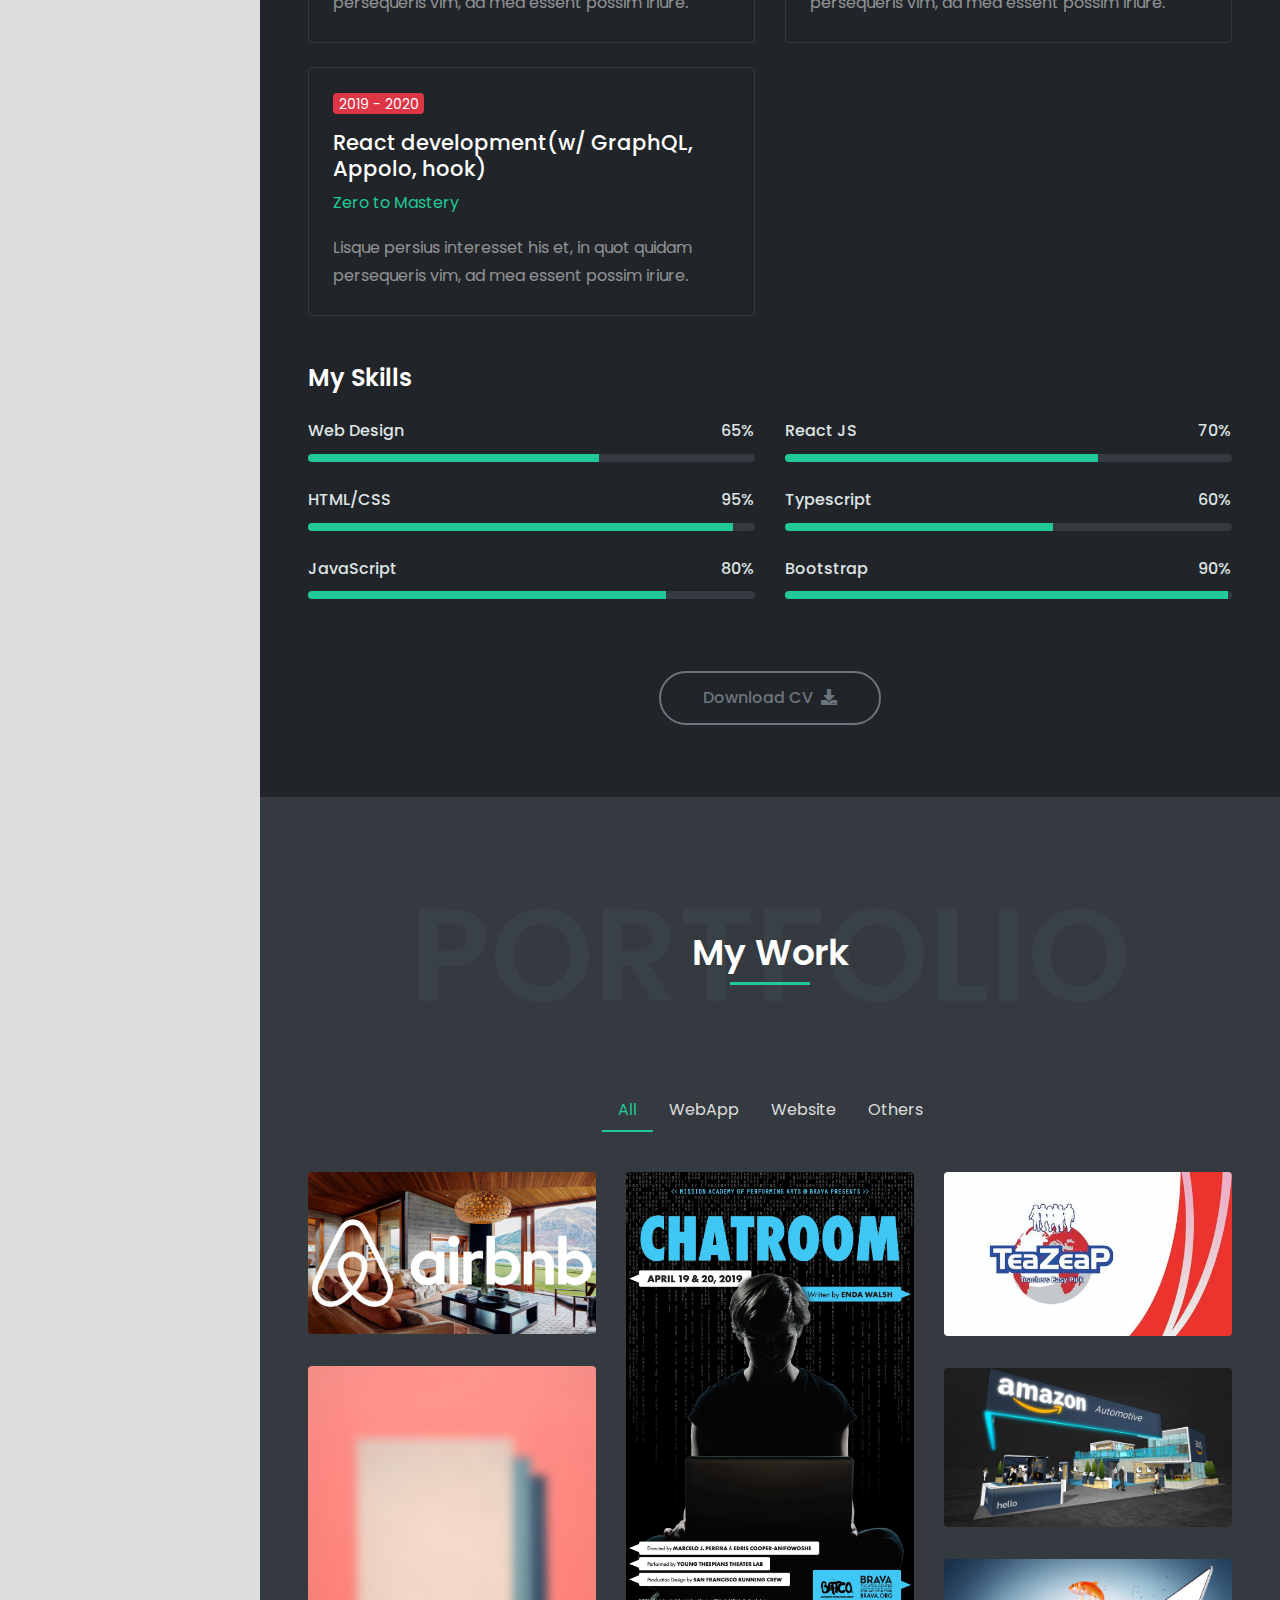
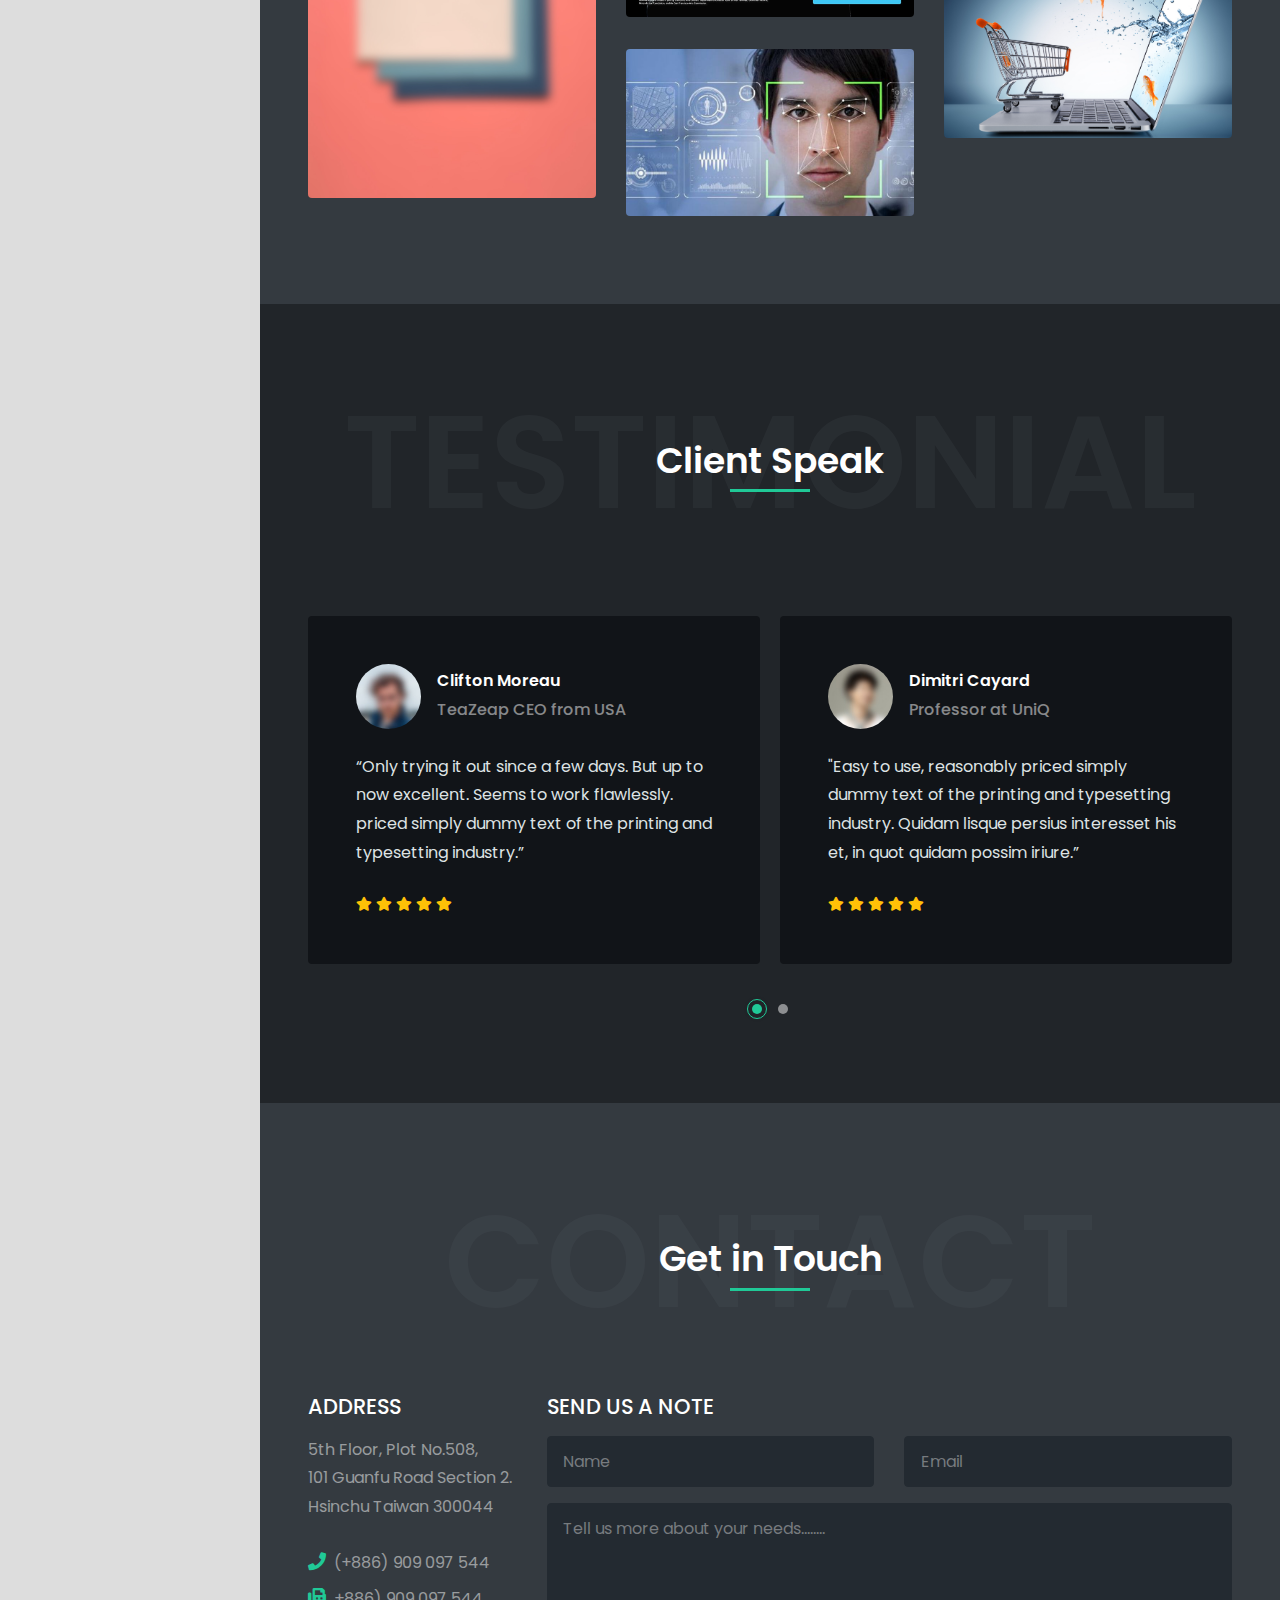
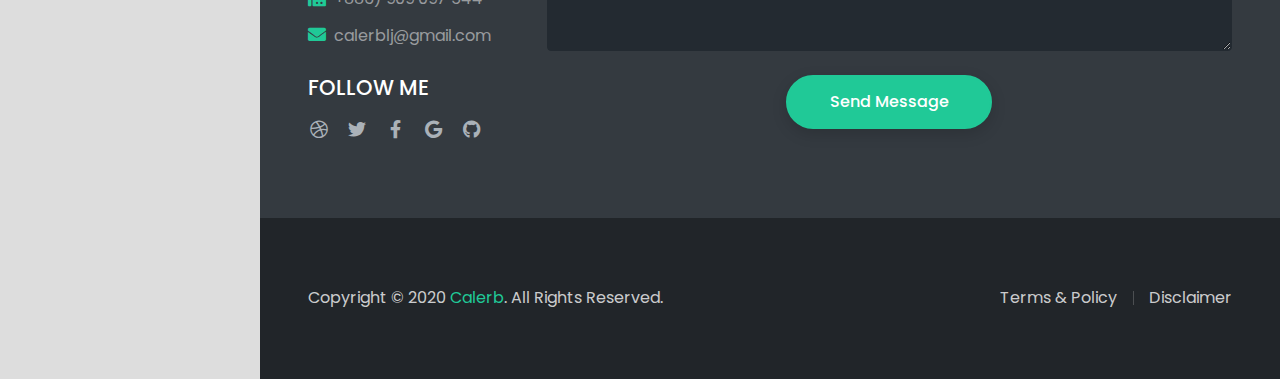
==== commit e3326377: "update email" ====
--- a/HTML/index-dark.html
+++ b/HTML/index-dark.html
@@ -99,7 +99,7 @@
                 <div class="typed-strings">
                   <p>I'm Calerb</p>
                   <p>I'm a Web Developer</p>
-                  <p>I use React for user Friendly</p>
+                  <p>I use React for UI</p>
                 </div>
                 <p class="text-7 font-weight-500 text-white mb-2 mb-md-3">Welcome</p>
                 <h2 class="text-16 font-weight-600 text-white mb-2 mb-md-3"><span class="typed"></span></h2>
@@ -208,14 +208,13 @@
                   <p class="text-white-50 mb-0">Lisque persius interesset his et, in quot quidam persequeris vim, ad mea essent possim iriure.</p>
                 </div>
               </div>
-              </div> -->
               <div class="col-md-6">
                 <div class="featured-box style-3 mb-0">
                   <div class="featured-box-icon text-primary bg-dark-1 shadow-sm rounded"> <i class="fas fa-bullhorn"></i> </div>
                   <h3 class="text-white">SEO Marketing</h3>
                   <p class="text-white-50 mb-0">Lisque persius interesset his et, in quot quidam persequeris vim, ad mea essent possim iriure.</p>
                 </div>
-              </div> -->
+              </div>
             </div>
           </div>
         </div>
@@ -273,12 +272,6 @@
               <p class="text-primary">Personal project</p>
               <p class="text-white-50 mb-0">Lisque persius interesset his et, in quot quidam persequeris vim, ad mea essent possim iriure.</p>
             </div>
-            <!-- <div class="border border-dark rounded p-4 mb-4">
-              <p class="badge badge-danger text-2 font-weight-400">2017 - 2019</p>
-              <h3 class="text-5 text-white">Product Designer</h3>
-              <p class="text-primary">Adobe</p>
-              <p class="text-white-50 mb-0">Lisque persius interesset his et, in quot quidam persequeris vim, ad mea essent possim iriure.</p>
-            </div> -->
           </div>
         </div>
         <!-- My Skills -->
